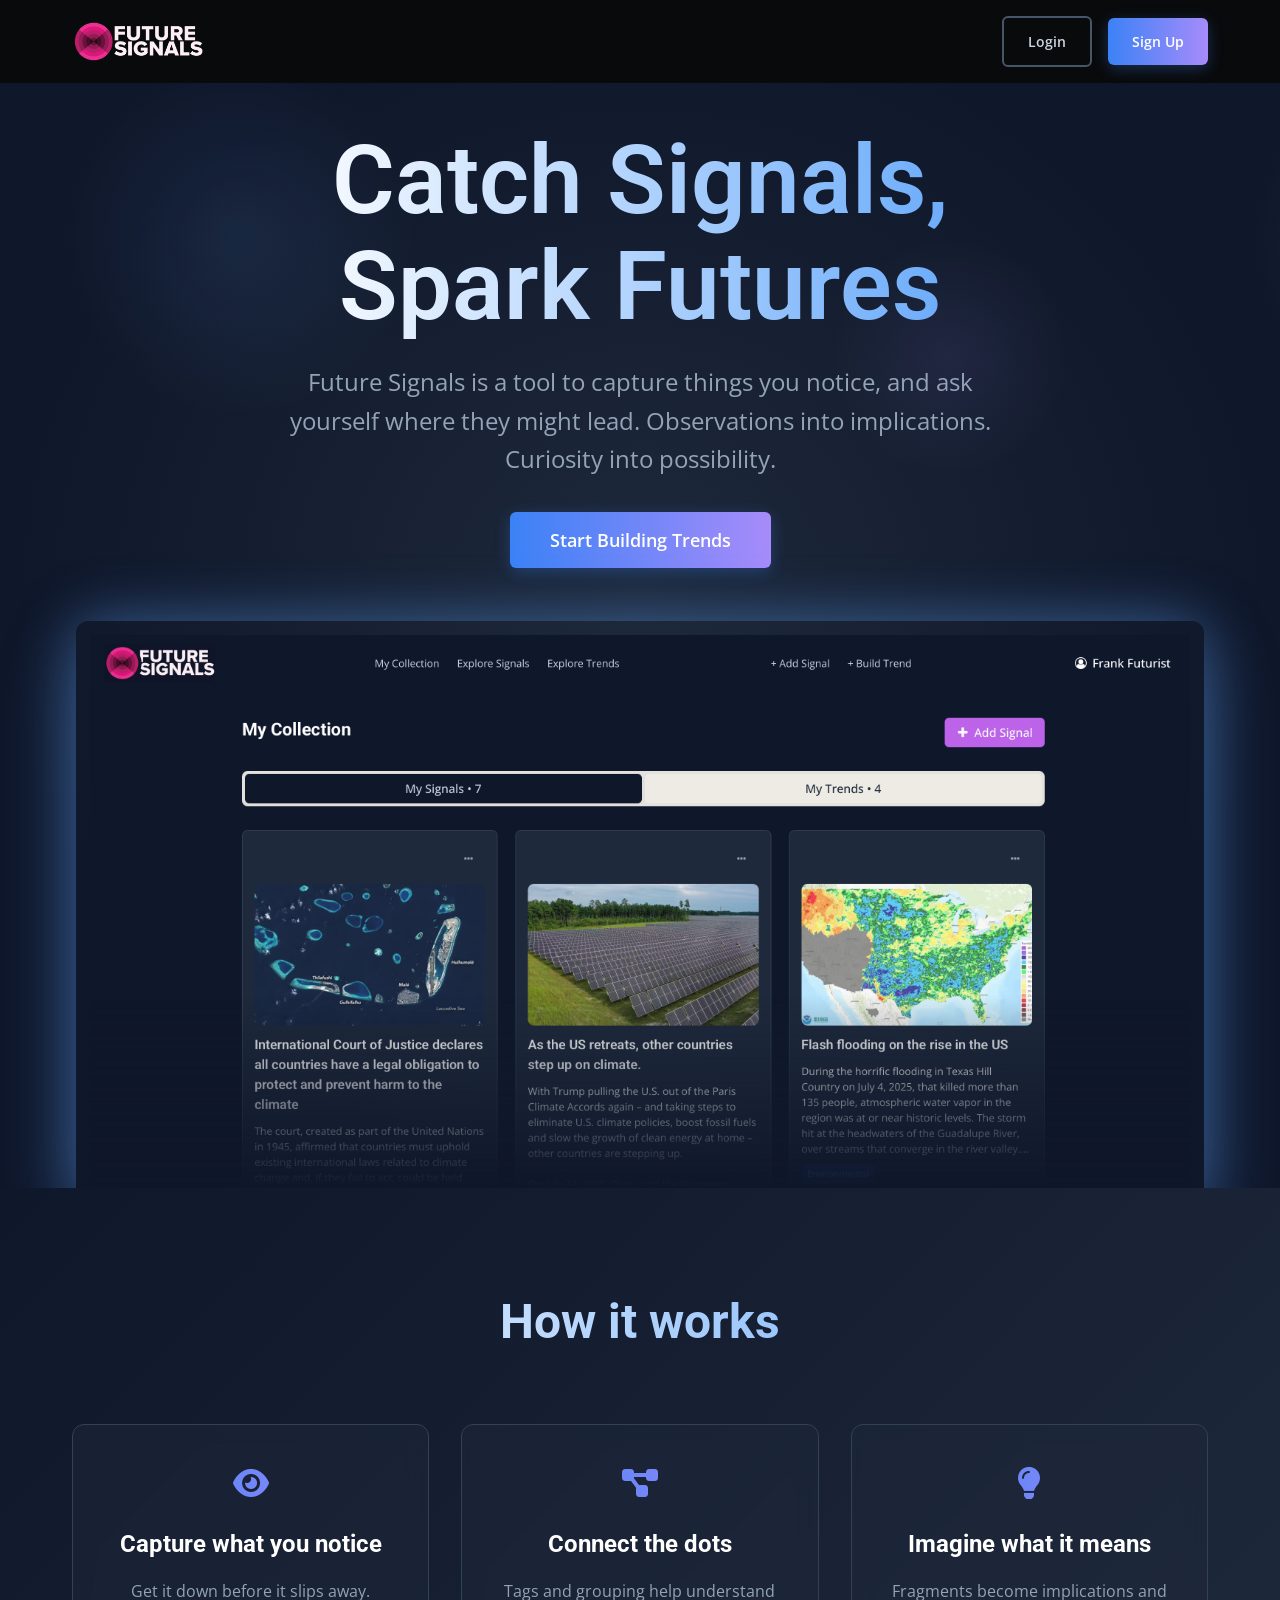
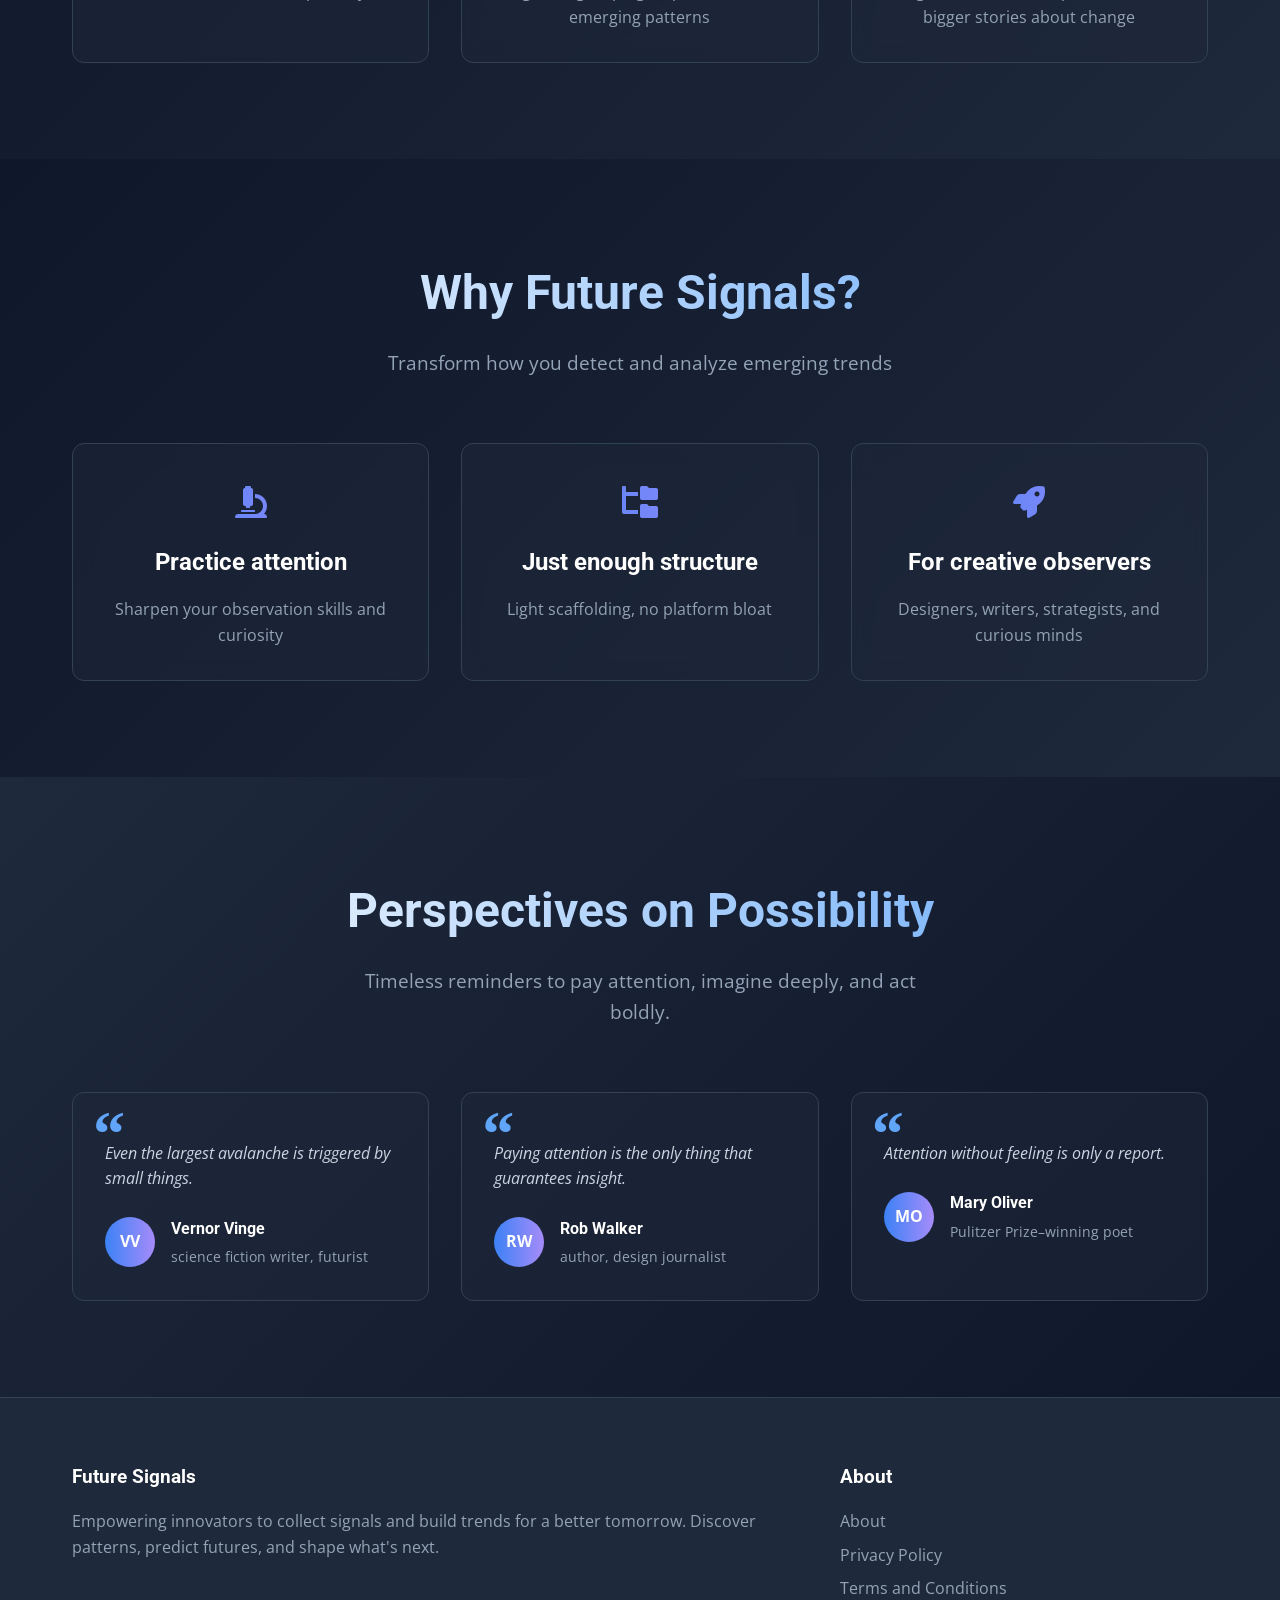
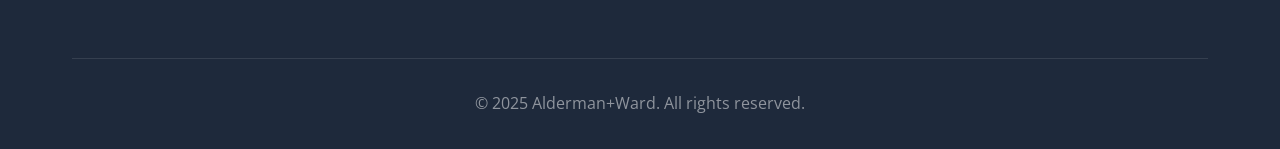
==== index.html @ 0fefb1d8 "updated site copy" ====
<!DOCTYPE html>
<html lang="en">

<head>
    <meta charset="UTF-8">
    <meta name="viewport" content="width=device-width, initial-scale=1.0">
    <title>Future Signals - Collect Signals, Build Trends</title>
    <link href="https://cdnjs.cloudflare.com/ajax/libs/font-awesome/6.0.0/css/all.min.css" rel="stylesheet">
    <link
        href="https://fonts.googleapis.com/css2?family=Roboto:wght@300;400;500;700;900&family=Open+Sans:wght@300;400;500;600;700&display=swap"
        rel="stylesheet">
    <link rel="icon" type="image/png" href="favicon/favicon-96x96.png" sizes="96x96" />
    <link rel="icon" type="image/svg+xml" href="favicon/favicon.svg" />
    <link rel="shortcut icon" href="favicon/favicon.ico" />
    <link rel="apple-touch-icon" sizes="180x180" href="favicon/apple-touch-icon.png" />
    <meta name="apple-mobile-web-app-title" content="Future Signals" />
    <link rel="manifest" href="favicon/site.webmanifest" />

    <style>
        * {
            margin: 0;
            padding: 0;
            box-sizing: border-box;
        }

        body {
            font-family: 'Open Sans', -apple-system, BlinkMacSystemFont, 'Segoe UI', sans-serif;
            line-height: 1.6;
            color: #CBD5E1;
            background: #0F172A;
            overflow-x: hidden;
        }

        /* Navigation */
        .navbar {
            position: fixed;
            top: 0;
            left: 0;
            right: 0;
            background: rgba(15, 23, 42, 0.95);
            backdrop-filter: blur(20px);
            z-index: 1000;
            padding: 1rem 0;
            transition: all 0.3s ease;
        }

        .nav-container {
            max-width: 1200px;
            margin: 0 auto;
            display: flex;
            justify-content: space-between;
            align-items: center;
            padding: 0 2rem;
        }

        .logo {
            font-size: 1.5rem;
            font-weight: 700;
            font-family: 'Roboto', sans-serif;
            color: #fff;
            text-decoration: none;
            background: linear-gradient(to right, #60A5FA, #A78BFA);
            -webkit-background-clip: text;
            -webkit-text-fill-color: transparent;
            background-clip: text;
        }

        .logo img {
            height: 45px;
            /* adjust if needed */
            width: auto;
            display: block;
        }

        .nav-buttons {
            display: flex;
            gap: 1rem;
            align-items: center;
        }

        .btn {
            padding: 0.75rem 1.5rem;
            border-radius: 6px;
            text-decoration: none;
            font-weight: 600;
            transition: all 0.3s ease;
            border: none;
            cursor: pointer;
            font-size: 0.9rem;
        }

        .btn-outline {
            color: #CBD5E1;
            border: 2px solid #475569;
            background: transparent;
        }

        .btn-outline:hover {
            background: rgba(51, 65, 85, 0.5);
            border-color: #60A5FA;
            color: #fff;
        }

        .btn-primary {
            background: linear-gradient(to right, #3B82F6, #A78BFA);
            color: white;
            box-shadow: 0 4px 15px rgba(59, 130, 246, 0.3);
        }

        .btn-primary:hover {
            transform: translateY(-2px);
            box-shadow: 0 8px 25px rgba(59, 130, 246, 0.4);
            background: linear-gradient(to right, #2563EB, #8B5CF6);
        }

        /* Hero Section */
        .hero {
            min-height: 100vh;
            display: flex;
            align-items: center;
            justify-content: center;
            position: relative;
            background: radial-gradient(ellipse at center, #1E293B 0%, #0F172A 70%);
            overflow: hidden;
            flex-direction: column;
            gap: 2rem;
            padding-top: 6rem;
        }

        .hero::before {
            content: '';
            position: absolute;
            top: 0;
            left: 0;
            right: 0;
            bottom: 0;
            background: url('data:image/svg+xml,<svg xmlns="http://www.w3.org/2000/svg" viewBox="0 0 1000 1000"><defs><radialGradient id="grad" cx="50%" cy="50%" r="50%"><stop offset="0%" style="stop-color:%2360A5FA;stop-opacity:0.1"/><stop offset="100%" style="stop-color:%2360A5FA;stop-opacity:0"/></radialGradient><radialGradient id="grad2" cx="50%" cy="50%" r="50%"><stop offset="0%" style="stop-color:%23A78BFA;stop-opacity:0.08"/><stop offset="100%" style="stop-color:%23A78BFA;stop-opacity:0"/></radialGradient></defs><circle cx="200" cy="200" r="150" fill="url(%23grad)"/><circle cx="800" cy="300" r="100" fill="url(%23grad2)"/><circle cx="600" cy="700" r="120" fill="url(%23grad)"/></svg>');
            animation: float 20s ease-in-out infinite;
        }

        @keyframes float {

            0%,
            100% {
                transform: translate(0, 0) rotate(0deg);
            }

            33% {
                transform: translate(30px, -30px) rotate(120deg);
            }

            66% {
                transform: translate(-20px, 20px) rotate(240deg);
            }
        }

        .hero-content {
            text-align: center;
            max-width: 800px;
            padding: 2rem;
            position: relative;
            z-index: 2;
        }

        .hero h1 {
            font-size: clamp(3rem, 8vw, 6rem);
            font-weight: 600;
            font-family: 'Roboto', sans-serif;
            margin-bottom: 1.5rem;
            background: linear-gradient(to right, #FFFFFF, #60A5FA);
            -webkit-background-clip: text;
            -webkit-text-fill-color: transparent;
            background-clip: text;
            line-height: 1.1;
            opacity: 0;
            animation: slideUp 1s ease-out 0.5s forwards;
        }

        .hero .subtitle {
            font-size: 1.5rem;
            color: #94A3B8;
            margin-bottom: 3rem;
            opacity: 0;
            animation: slideUp 1s ease-out 0.8s forwards;
        }

        .hero .btn-primary {
            font-size: 1.1rem;
            padding: 1rem 2.5rem;
            opacity: 0;
            animation: slideUp 1s ease-out 1.1s forwards;
        }

        @keyframes slideUp {
            from {
                opacity: 0;
                transform: translateY(50px);
            }

            to {
                opacity: 1;
                transform: translateY(0);
            }
        }

        /* Hero image appears under headings and fades to transparent */
        .hero-image {
            width: min(1100px, 92vw);
            margin: 1rem auto 0;
            position: relative;
            z-index: 2;
            opacity: 0;
            animation: slideUp 1s ease-out 1.3s forwards;
        }

        .hero-image img {
            display: block;
            width: 100%;
            height: auto;
            /* Fade the bottom of the image to transparent so the page background shows through */
            -webkit-mask-image: linear-gradient(to bottom, rgba(0, 0, 0, 1) 65%, rgba(0, 0, 0, 0) 100%);
            mask-image: linear-gradient(to bottom, rgba(0, 0, 0, 1) 65%, rgba(0, 0, 0, 0) 100%);
            position: relative;
            z-index: 1;
        }

        .hero-image::after {
            content: '';
            position: absolute;
            inset: -14px;
            /* extend beyond image to show glow */
            border-radius: 12px;
            box-shadow: 0 30px 80px rgba(96, 165, 250, 0.28),
                0 0 60px rgba(96, 165, 250, 0.40);
            pointer-events: none;
            z-index: 0;
        }

        /* Sections */
        .section {
            padding: 6rem 0;
            position: relative;
        }

        .container {
            max-width: 1200px;
            margin: 0 auto;
            padding: 0 2rem;
        }

        .section-title {
            text-align: center;
            font-size: 3rem;
            font-weight: 700;
            font-family: 'Roboto', sans-serif;
            margin-bottom: 1rem;
            background: linear-gradient(to right, #FFFFFF, #60A5FA);
            -webkit-background-clip: text;
            -webkit-text-fill-color: transparent;
            background-clip: text;
        }

        .section-subtitle {
            text-align: center;
            font-size: 1.2rem;
            color: #94A3B8;
            margin-bottom: 4rem;
            max-width: 600px;
            margin-left: auto;
            margin-right: auto;
        }

        /* Benefits Section */
        .benefits {
            background: linear-gradient(135deg, #0F172A 0%, #1E293B 100%);
        }

        .benefits-grid {
            display: grid;
            grid-template-columns: repeat(auto-fit, minmax(300px, 1fr));
            gap: 2rem;
            margin-top: 4rem;
        }

        .benefit-card {
            text-align: center;
            padding: 2rem;
            border-radius: 12px;
            background: rgba(30, 41, 59, 0.5);
            border: 1px solid #334155;
            backdrop-filter: blur(10px);
            transition: all 0.3s ease;
        }

        .benefit-card:hover {
            transform: translateY(-10px);
            background: rgba(30, 41, 59, 0.8);
            border-color: #60A5FA;
        }

        .benefit-icon {
            font-size: 2rem;
            background: linear-gradient(to right, #3B82F6, #A78BFA);
            -webkit-background-clip: text;
            -webkit-text-fill-color: transparent;
            background-clip: text;
            margin-bottom: 1rem;
        }

        .benefit-card h3 {
            color: #fff;
            font-size: 1.5rem;
            font-family: 'Roboto', sans-serif;
            margin-bottom: 1rem;
        }

        .benefit-card p {
            color: #94A3B8;
            line-height: 1.6;
        }

        /* Features Section */
        .features {
            background: #0F172A;
        }

        .features-grid {
            display: grid;
            grid-template-columns: repeat(auto-fit, minmax(350px, 1fr));
            gap: 3rem;
            margin-top: 4rem;
        }

        .feature-card {
            background: linear-gradient(145deg, rgba(30, 41, 59, 0.5) 0%, rgba(30, 41, 59, 0.2) 100%);
            border-radius: 12px;
            padding: 2.5rem;
            border: 1px solid #334155;
            transition: all 0.4s ease;
            position: relative;
            overflow: hidden;
        }

        .feature-card::before {
            content: '';
            position: absolute;
            top: 0;
            left: 0;
            right: 0;
            height: 1px;
            background: linear-gradient(90deg, transparent, #60A5FA, transparent);
            opacity: 0;
            transition: opacity 0.3s ease;
        }

        .feature-card:hover {
            transform: translateY(-5px);
            border-color: #60A5FA;
            box-shadow: 0 20px 40px rgba(96, 165, 250, 0.1);
        }

        .feature-card:hover::before {
            opacity: 1;
        }

        .feature-icon {
            font-size: 2rem;
            background: linear-gradient(to right, #3B82F6, #A78BFA);
            -webkit-background-clip: text;
            -webkit-text-fill-color: transparent;
            background-clip: text;
            margin-bottom: 1.5rem;
        }

        .feature-card h3 {
            color: #fff;
            font-size: 1.5rem;
            font-family: 'Roboto', sans-serif;
            margin-bottom: 1rem;
            font-weight: 600;
        }

        .feature-card p {
            color: #94A3B8;
            line-height: 1.7;
        }

        /* Social Proof */
        .social-proof {
            background: linear-gradient(135deg, #1E293B 0%, #0F172A 100%);
        }

        .testimonials {
            display: grid;
            grid-template-columns: repeat(auto-fit, minmax(300px, 1fr));
            gap: 2rem;
            margin-top: 4rem;
        }

        .testimonial {
            background: rgba(30, 41, 59, 0.5);
            border-radius: 12px;
            padding: 2rem;
            border: 1px solid #334155;
            position: relative;
        }

        .testimonial::before {
            content: '“';
            ;
            font-size: 4rem;
            color: #60A5FA;
            position: absolute;
            top: -10px;
            left: 20px;
            font-family: serif;
            font-weight: 800;
        }

        .testimonial-text {
            color: #CBD5E1;
            font-style: italic;
            margin-bottom: 1.5rem;
            padding-top: 1rem;
        }

        .testimonial-author {
            display: flex;
            align-items: center;
            gap: 1rem;
        }

        .author-avatar {
            width: 50px;
            height: 50px;
            border-radius: 50%;
            background: linear-gradient(to right, #3B82F6, #A78BFA);
            display: flex;
            align-items: center;
            justify-content: center;
            color: white;
            font-weight: bold;
        }

        .author-info h4 {
            color: #fff;
            font-family: 'Roboto', sans-serif;
            margin-bottom: 0.25rem;
        }

        .author-info p {
            color: #94A3B8;
            font-size: 0.9rem;
        }

        /* FAQ Section */
        .faq {
            background: #0F172A;
        }

        .faq-container {
            max-width: 800px;
            margin: 0 auto;
        }

        .faq-item {
            border-bottom: 1px solid #334155;
            margin-bottom: 1rem;
        }

        .faq-question {
            width: 100%;
            background: none;
            border: none;
            padding: 1.5rem 0;
            text-align: left;
            font-size: 1.2rem;
            font-family: 'Roboto', sans-serif;
            color: #fff;
            cursor: pointer;
            display: flex;
            justify-content: space-between;
            align-items: center;
            font-weight: 600;
        }

        .faq-question:hover {
            color: #60A5FA;
        }

        .faq-answer {
            padding: 0 0 1.5rem 0;
            color: #94A3B8;
            line-height: 1.6;
            display: none;
        }

        .faq-answer.active {
            display: block;
            animation: fadeIn 0.3s ease;
        }

        @keyframes fadeIn {
            from {
                opacity: 0;
                transform: translateY(-10px);
            }

            to {
                opacity: 1;
                transform: translateY(0);
            }
        }

        .faq-icon {
            transition: transform 0.3s ease;
        }

        .faq-icon.rotated {
            transform: rotate(180deg);
        }

        /* Footer */
        .footer {
            background: #1E293B;
            padding: 4rem 0 2rem;
            border-top: 1px solid #334155;
        }

        .footer-content {
            display: flex;
            flex-wrap: nowrap;
            /* keep all four sections on one row */
            gap: 2rem;
            margin-bottom: 3rem;
            overflow-x: visible;
            /* no horizontal scroll */
            align-items: flex-start;
            /* align headings/bullets nicely at top */
        }

        .footer-section h3 {
            color: #fff;
            font-family: 'Roboto', sans-serif;
            margin-bottom: 1rem;
            font-size: 1.2rem;
        }

        .footer-section p {
            color: #94A3B8;
            line-height: 1.6;
            margin-bottom: 1rem;
            overflow-wrap: anywhere;
        }

        .footer-section {
            flex: 1 1 0;
            /* base flex; will be overridden by first-child/others below */
            min-width: 0;
            /* critical so text wraps within the column and doesn’t force scroll */
        }

        .footer-section:first-child {
            flex: 2 1 0;
            /* ~40% */
        }

        .footer-section:not(:first-child) {
            flex: 1 1 0;
            /* ~20% each */
        }

        .footer-links {
            list-style: none;
        }

        .footer-links li {
            margin-bottom: 0.5rem;
        }

        .footer-links a {
            color: #94A3B8;
            text-decoration: none;
            transition: color 0.3s ease;
        }

        .footer-links a:hover {
            color: #60A5FA;
        }

        .social-links {
            display: flex;
            gap: 1rem;
            margin-top: 1rem;
        }

        .social-links a {
            width: 40px;
            height: 40px;
            border-radius: 50%;
            background: rgba(255, 255, 255, 0.1);
            display: flex;
            align-items: center;
            justify-content: center;
            color: rgba(255, 255, 255, 0.7);
            transition: all 0.3s ease;
        }

        .social-links a:hover {
            background: #667eea;
            color: white;
            transform: translateY(-2px);
        }

        .footer-bottom {
            text-align: center;
            padding-top: 2rem;
            border-top: 1px solid rgba(255, 255, 255, 0.1);
            color: rgba(255, 255, 255, 0.5);
        }

        /* Responsive */
        @media (max-width: 768px) {
            .nav-container {
                padding: 0 1rem;
            }

            .hero {
                padding: 6rem 1rem;
            }

            .hero h1 {
                font-size: 3rem;
            }

            .hero .subtitle {
                font-size: 1.2rem;
            }

            .section {
                padding: 4rem 0;
            }

            .container {
                padding: 0 1rem;
            }

            .section-title {
                font-size: 2.5rem;
            }

            .benefits-grid,
            .features-grid,
            .testimonials {
                grid-template-columns: 1fr;
            }
        }

        /* Scroll animations */
        .fade-in {
            opacity: 0;
            transform: translateY(30px);
            transition: all 0.6s ease;
        }

        .fade-in.visible {
            opacity: 1;
            transform: translateY(0);
        }
    </style>
    <!-- GA4 base tag -->
    <script async src="https://www.googletagmanager.com/gtag/js?id=G-RRVXQ587R2"></script>
    <script>
        window.dataLayer = window.dataLayer || [];
        function gtag() { dataLayer.push(arguments); }

        // Optional: mark environment explicitly for landing page
        window.FS_ENV = 'prod';

        gtag('js', new Date());
        gtag('config', 'G-RRVXQ587R2', {
            'send_page_view': true,
            'custom_map': { 'dimension1': 'env' },
            'linker': {
                'domains': ['futuresignals.io', 'app.futuresignals.io']
            }
        });

        // Attach environment as a user property
        gtag('set', 'user_properties', { env: window.FS_ENV });
    </script>
</head>

<body>
    <!-- Navigation -->
    <nav class="navbar">
        <div class="nav-container">
            <a href="#" class="logo"><img src="images/future_signals_logo_dark.png" alt="Future Signals"></a>
            <div class="nav-buttons">
                <a href="https://app.futuresignals.io/log-in" class="btn btn-outline">Login</a>
                <a href="https://app.futuresignals.io/signup" class="btn btn-primary">Sign Up</a>
            </div>
        </div>
    </nav>

    <!-- Hero Section -->
    <section class="hero">
        <div class="hero-content">
            <h1>Catch Signals, Spark Futures</h1>
            <p class="subtitle">Future Signals is a tool to capture things you notice, and ask yourself where they might
                lead. Observations into implications. Curiosity into possibility.</p>
            <a href="https://app.futuresignals.io/signup" class="btn btn-primary">Start Building Trends</a>
        </div>
        <div class="hero-image"><img src="images/futuresignals_screenshot.png" alt="Future Signals"></div>
    </section>

    <!-- how it works Section -->
    <section class="section benefits">
        <div class="container">
            <h2 class="section-title fade-in">How it works</h2>
            <div class="benefits-grid">
                <div class="benefit-card fade-in">
                    <div class="benefit-icon">
                        <i class="fas fa-eye"></i>
                    </div>
                    <h3>Capture what you notice</h3>
                    <p>Get it down before it slips away.</p>
                </div>
                <div class="benefit-card fade-in">
                    <div class="benefit-icon">
                        <i class="fas fa-diagram-project"></i>
                    </div>
                    <h3>Connect the dots</h3>
                    <p>Tags and grouping help understand emerging patterns</p>
                </div>
                <div class="benefit-card fade-in">
                    <div class="benefit-icon">
                        <i class="fas fa-lightbulb"></i>
                    </div>
                    <h3>Imagine what it means</h3>
                    <p>Fragments become implications and bigger stories about change</p>
                </div>
            </div>
        </div>
    </section>


    <!-- Benefits Section -->
    <section class="section benefits">
        <div class="container">
            <h2 class="section-title fade-in">Why Future Signals?</h2>
            <p class="section-subtitle fade-in">Transform how you detect and analyze emerging trends</p>
            <div class="benefits-grid">
                <div class="benefit-card fade-in">
                    <div class="benefit-icon">
                        <i class="fas fa-microscope"></i>
                    </div>
                    <h3>Practice attention</h3>
                    <p>Sharpen your observation skills and curiosity</p>
                </div>
                <div class="benefit-card fade-in">
                    <div class="benefit-icon">
                        <i class="fas fa-folder-tree"></i>
                    </div>
                    <h3>Just enough structure</h3>
                    <p>Light scaffolding, no platform bloat</p>
                </div>
                <div class="benefit-card fade-in">
                    <div class="benefit-icon">
                        <i class="fas fa-rocket"></i>
                    </div>
                    <h3>For creative observers</h3>
                    <p>Designers, writers, strategists, and curious minds</p>
                </div>
            </div>
        </div>
    </section>

    <!-- Social Proof Section -->
    <section class="section social-proof">
        <div class="container">
            <h2 class="section-title fade-in">Perspectives on Possibility</h2>
            <p class="section-subtitle fade-in">Timeless reminders to pay attention, imagine deeply, and act boldly.</p>
            <div class="testimonials">
                <div class="testimonial fade-in">
                    <p class="testimonial-text">Even the largest avalanche is triggered by small things.</p>
                    <div class="testimonial-author">
                        <div class="author-avatar">VV</div>
                        <div class="author-info">
                            <h4>Vernor Vinge</h4>
                            <p>science fiction writer, futurist</p>
                        </div>
                    </div>
                </div>
                <div class="testimonial fade-in">
                    <p class="testimonial-text">Paying attention is the only thing that guarantees insight.</p>
                    <div class="testimonial-author">
                        <div class="author-avatar">RW</div>
                        <div class="author-info">
                            <h4>Rob Walker</h4>
                            <p>author, design journalist</p>
                        </div>
                    </div>
                </div>
                <div class="testimonial fade-in">
                    <p class="testimonial-text">Attention without feeling is only a report.</p>
                    <div class="testimonial-author">
                        <div class="author-avatar">MO</div>
                        <div class="author-info">
                            <h4>Mary Oliver</h4>
                            <p>Pulitzer Prize–winning poet</p>
                        </div>
                    </div>
                </div>
            </div>
        </div>
    </section>

    <!-- Footer -->
    <footer class="footer">
        <div class="container">
            <div class="footer-content">
                <div class="footer-section">
                    <h3>Future Signals</h3>
                    <p>Empowering innovators to collect signals and build trends for a better tomorrow. Discover
                        patterns, predict futures, and shape what's next.</p>
                </div>
                <!--
                <div class="footer-section">
                    <h3>Product</h3>
                    <ul class="footer-links">
                        <li><a href="#">Features</a></li>
                        <li><a href="#">Pricing</a></li>
                        <li><a href="#">API</a></li>
                        <li><a href="#">Integrations</a></li>
                    </ul>
                </div>
                <div class="footer-section">
                    <h3>Company</h3>
                    <ul class="footer-links">
                        <li><a href="#">About</a></li>
                        <li><a href="#">Blog</a></li>
                        <li><a href="#">Careers</a></li>
                        <li><a href="#">Contact</a></li>
                    </ul>
                </div>
                -->
                <div class="footer-section">
                    <h3>About</h3>
                    <ul class="footer-links">
                        <li><a href="https://aldermanandward.com">About</a></li>
                        <li><a href="https://app.futuresignals.io/privacy-policy">Privacy Policy</a></li>
                        <li><a href="https://app.futuresignals.io/terms">Terms and Conditions</a></li>
                    </ul>
                </div>
            </div>
            <div class="footer-bottom">
                <p>&copy; 2025 Alderman+Ward. All rights reserved.</p>
            </div>
        </div>
    </footer>

    <script>
        // FAQ Toggle
        function toggleFAQ(element) {
            const answer = element.nextElementSibling;
            const icon = element.querySelector('.faq-icon');

            answer.classList.toggle('active');
            icon.classList.toggle('rotated');
        }

        // Scroll animations
        const observerOptions = {
            threshold: 0.1,
            rootMargin: '0px 0px -50px 0px'
        };

        const observer = new IntersectionObserver((entries) => {
            entries.forEach(entry => {
                if (entry.isIntersecting) {
                    entry.target.classList.add('visible');
                }
            });
        }, observerOptions);

        // Observe all fade-in elements
        document.querySelectorAll('.fade-in').forEach(el => {
            observer.observe(el);
        });

        // Navbar scroll effect
        window.addEventListener('scroll', () => {
            const navbar = document.querySelector('.navbar');
            if (window.scrollY > 100) {
                navbar.style.background = 'rgba(10, 10, 10, 0.98)';
            } else {
                navbar.style.background = 'rgba(10, 10, 10, 0.95)';
            }
        });

        // Smooth scrolling for anchor links
        document.querySelectorAll('a[href^="#"]').forEach(anchor => {
            anchor.addEventListener('click', function (e) {
                e.preventDefault();
                const target = document.querySelector(this.getAttribute('href'));
                if (target) {
                    target.scrollIntoView({
                        behavior: 'smooth',
                        block: 'start'
                    });
                }
            });
        });

        // Parallax effect for hero background
        window.addEventListener('scroll', () => {
            const scrolled = window.pageYOffset;
            const parallax = document.querySelector('.hero::before');
            const speed = scrolled * 0.5;

            if (parallax) {
                parallax.style.transform = `translateY(${speed}px)`;
            }
        });
    </script>
</body>

</html>
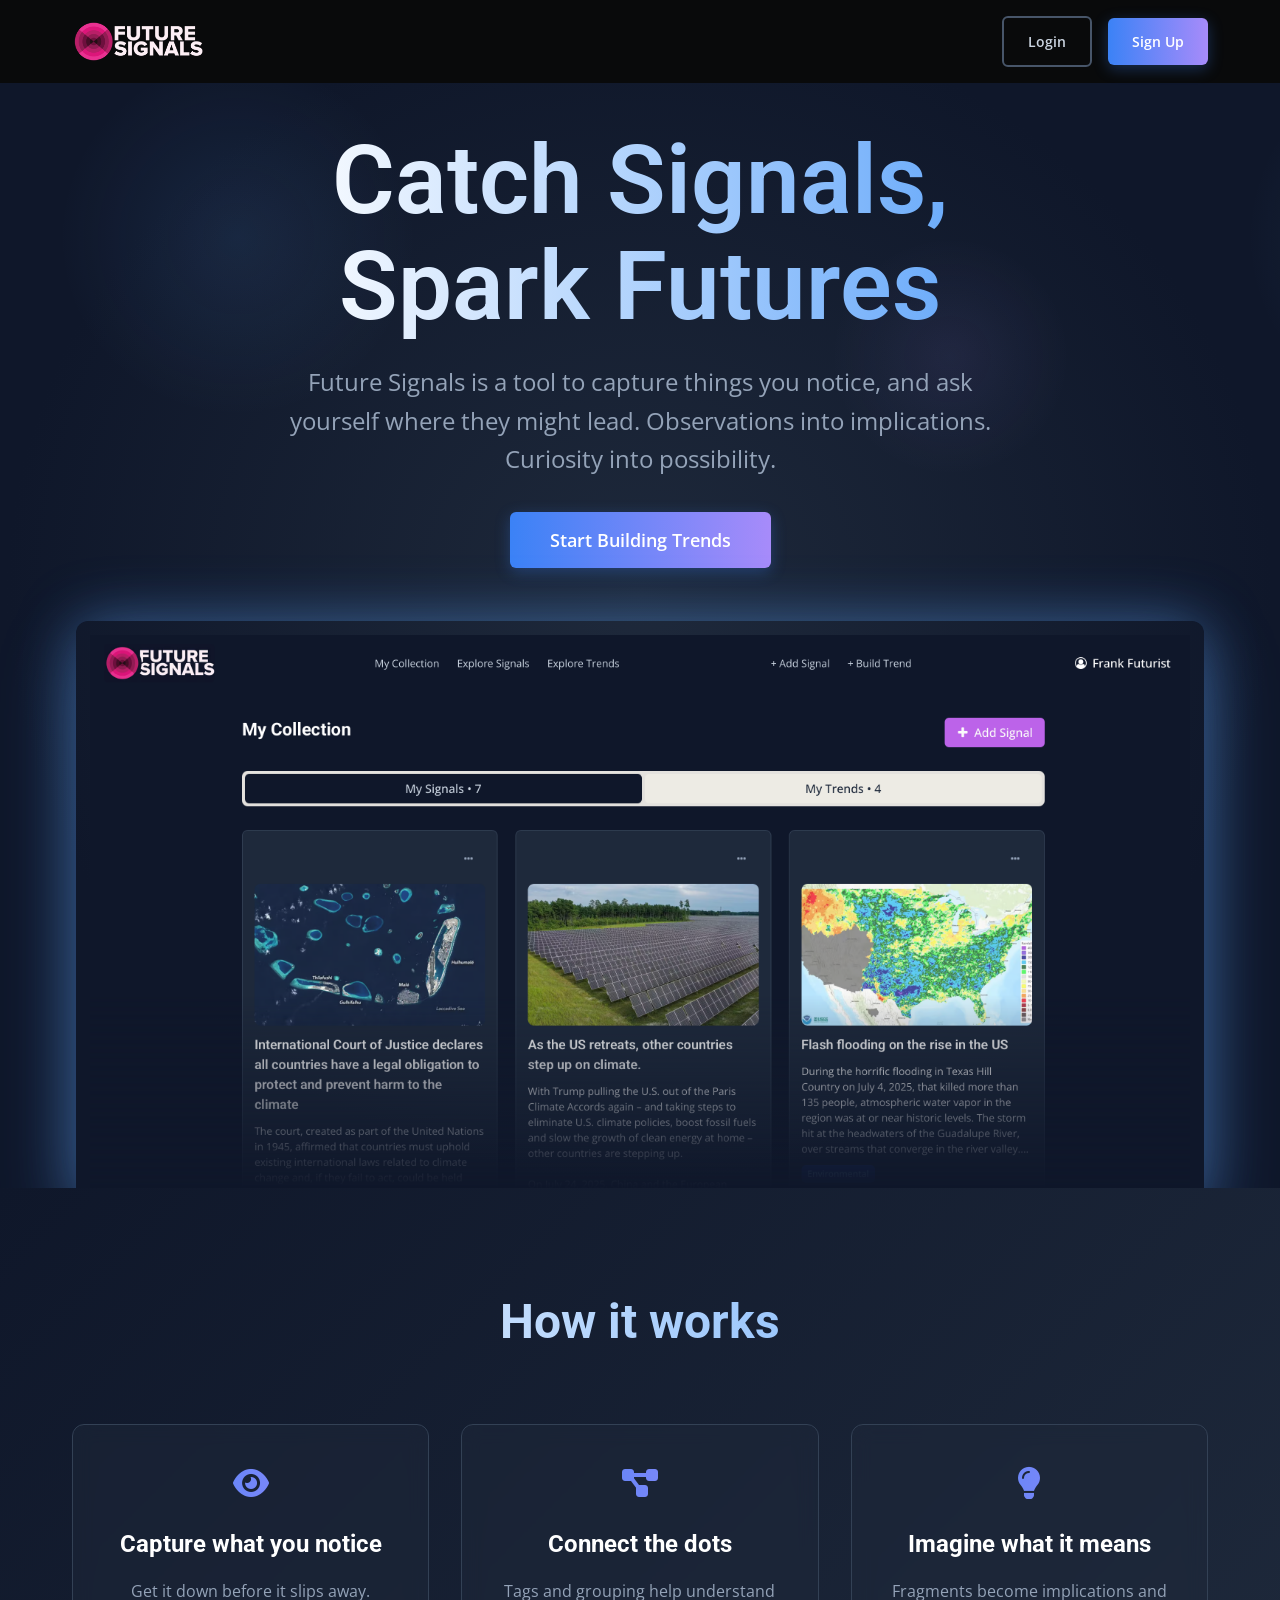
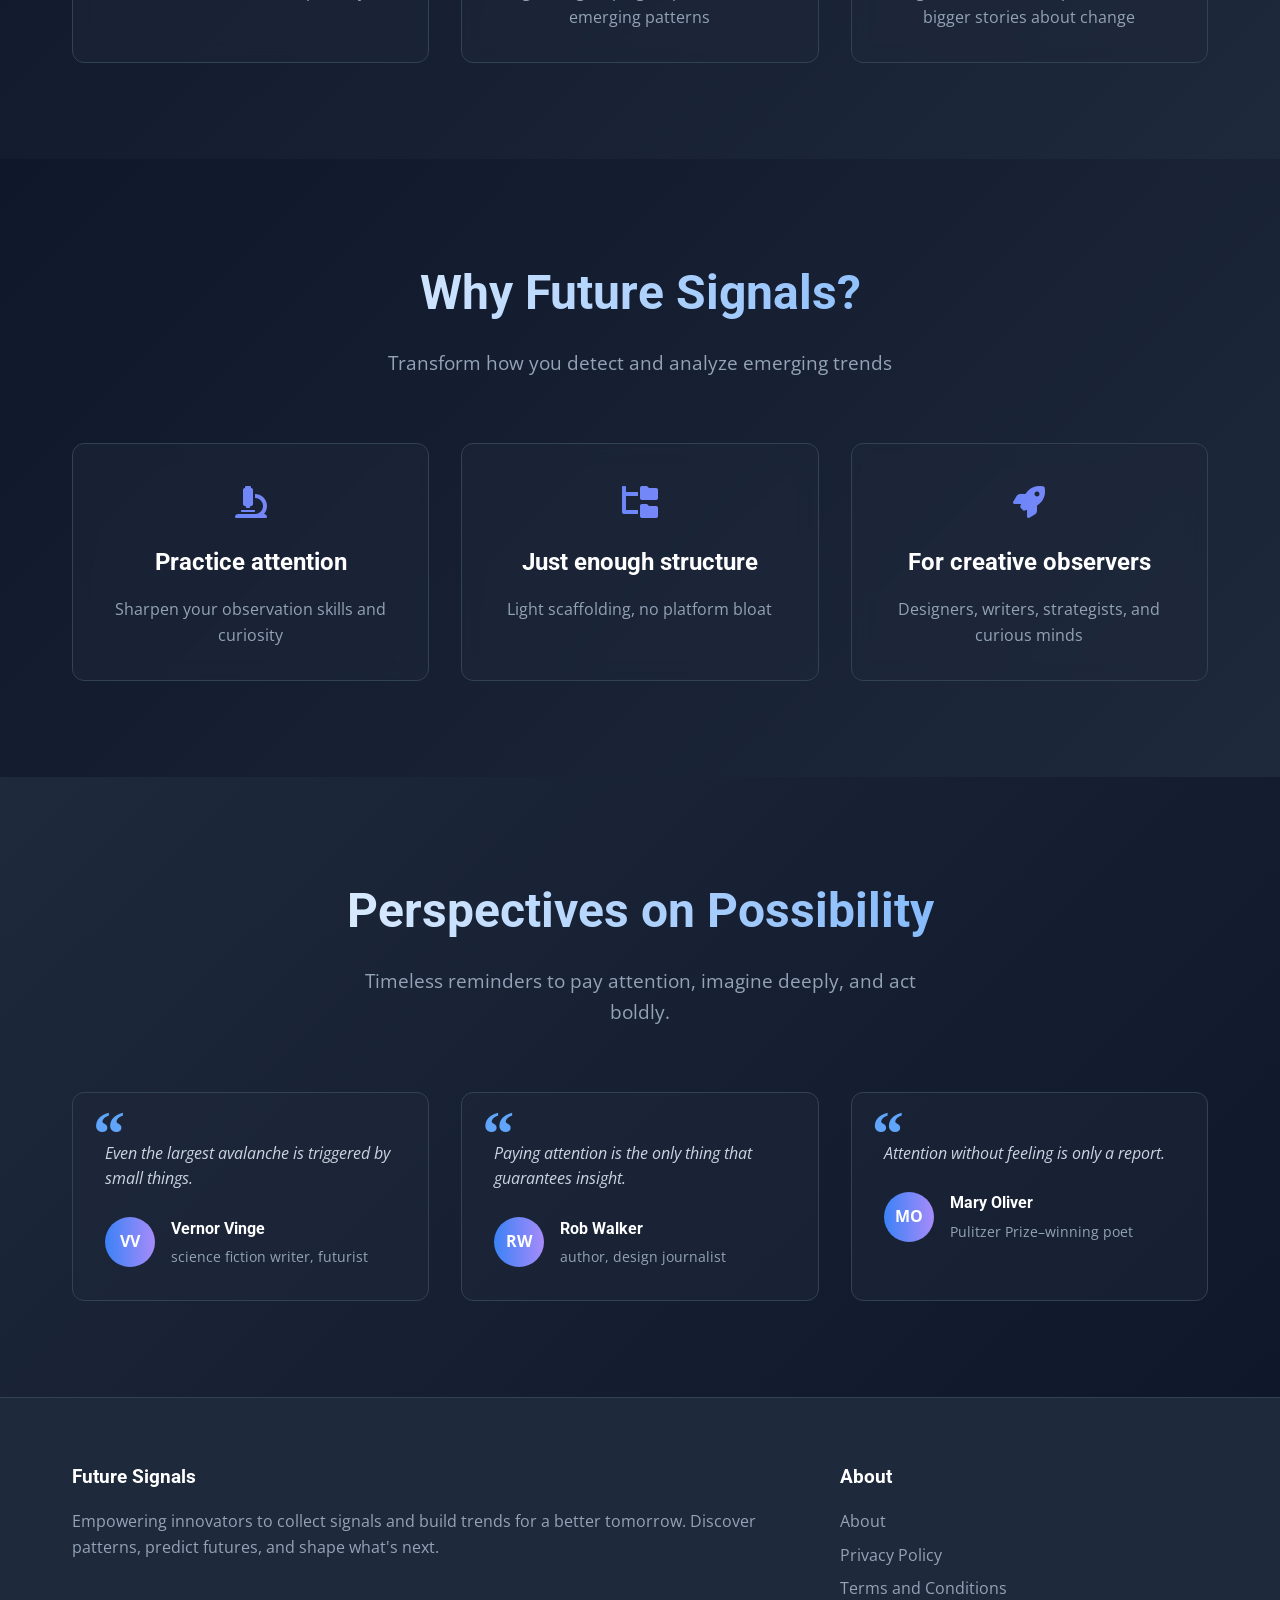
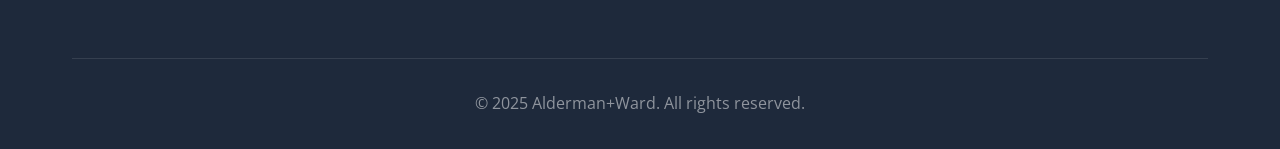
==== commit a3d3c8ef: "added Bing meta tag for verification" ====
--- a/index.html
+++ b/index.html
@@ -4,6 +4,7 @@
 <head>
     <meta charset="UTF-8">
     <meta name="viewport" content="width=device-width, initial-scale=1.0">
+    <meta name="msvalidate.01" content="3B8CDDD50C1F13705FA0843382311620" />
     <title>Future Signals - Collect Signals, Build Trends</title>
     <link href="https://cdnjs.cloudflare.com/ajax/libs/font-awesome/6.0.0/css/all.min.css" rel="stylesheet">
     <link
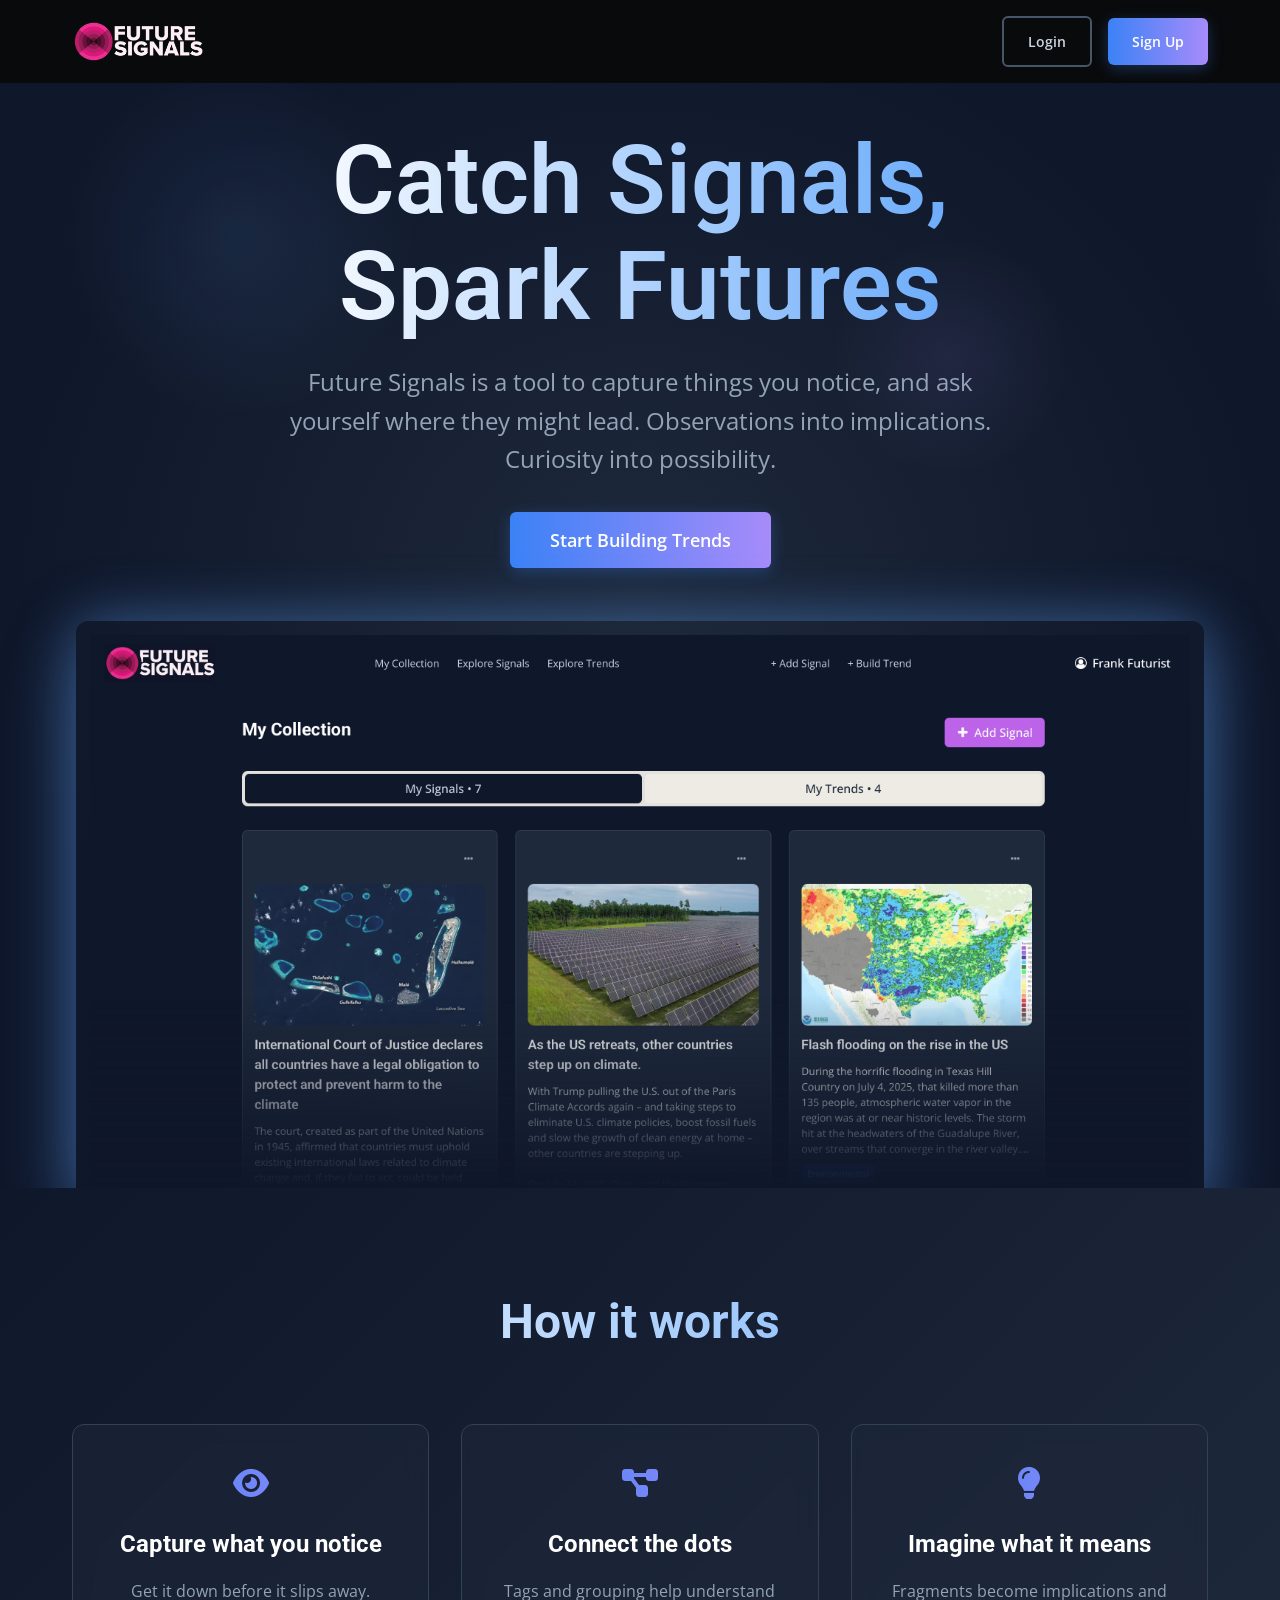
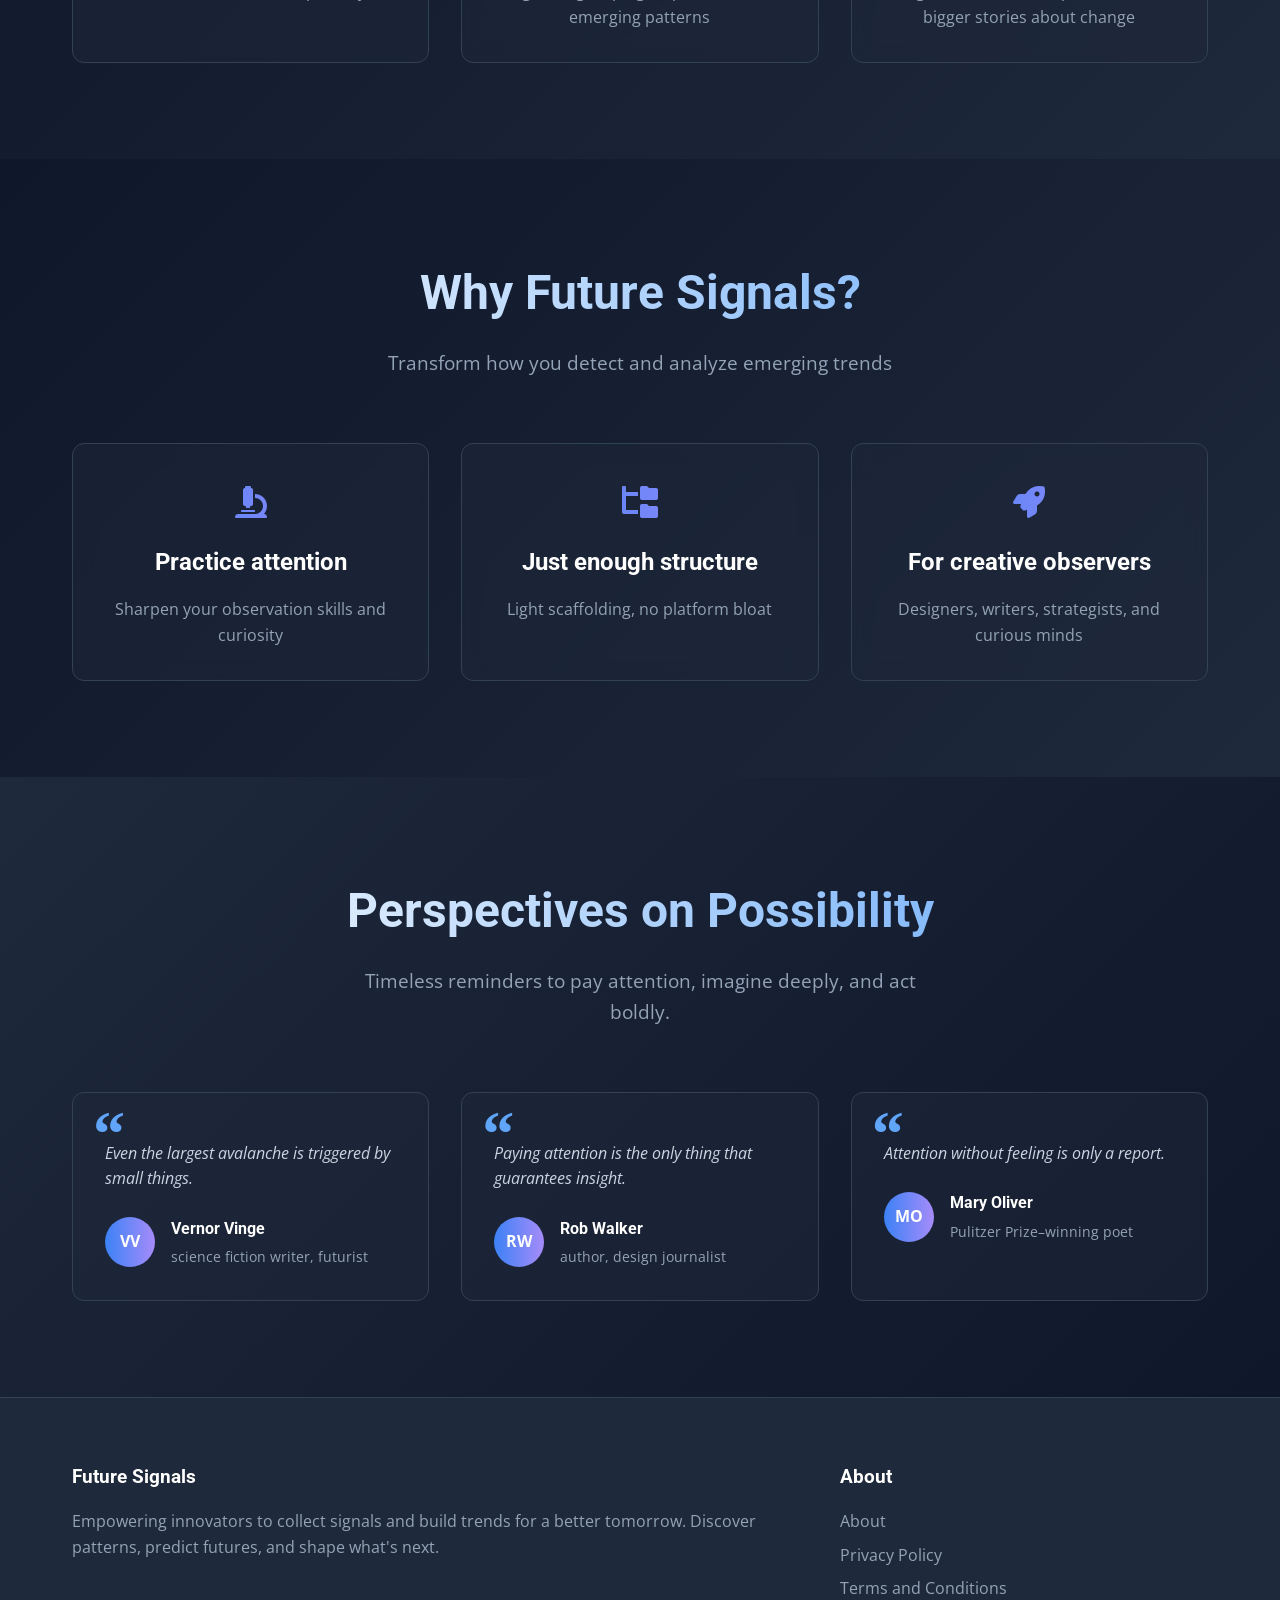
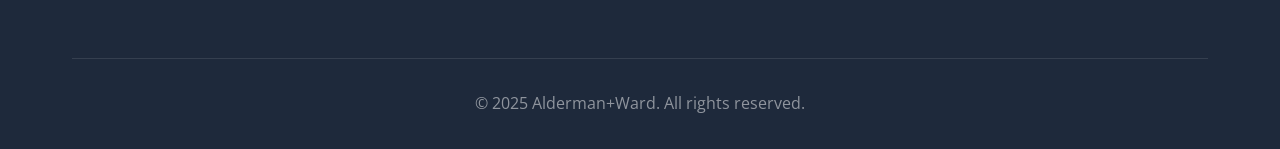
==== commit 8c92d98c: "SEO: update meta/OG/Twitter + JSON-LD" ====
--- a/index.html
+++ b/index.html
@@ -6,6 +6,50 @@
     <meta name="viewport" content="width=device-width, initial-scale=1.0">
     <meta name="msvalidate.01" content="3B8CDDD50C1F13705FA0843382311620" />
     <title>Future Signals - Collect Signals, Build Trends</title>
+    <!-- Primary SEO -->
+    <meta name="description"
+        content="Future Signals helps designers, strategists, and curious teams capture what they notice, connect the dots, and turn observations into trends and implications." />
+    <link rel="canonical" href="https://futuresignals.io/" />
+    <meta name="robots" content="index, follow, max-image-preview:large, max-snippet:-1, max-video-preview:-1" />
+
+    <!-- Open Graph / Facebook -->
+    <meta property="og:type" content="website" />
+    <meta property="og:site_name" content="Future Signals" />
+    <meta property="og:title" content="Catch Signals, Spark Futures | Future Signals" />
+    <meta property="og:description"
+        content="Capture what you notice. Connect the dots. Imagine what it means. Build trends from emerging signals." />
+    <meta property="og:url" content="https://futuresignals.io/" />
+    <meta property="og:image" content="https://futuresignals.io/images/og-future-signals.jpg" />
+    <meta property="og:image:width" content="1200" />
+    <meta property="og:image:height" content="630" />
+
+    <!-- Twitter -->
+    <meta name="twitter:card" content="summary_large_image" />
+    <meta name="twitter:title" content="Catch Signals, Spark Futures | Future Signals" />
+    <meta name="twitter:description"
+        content="Capture what you notice. Connect the dots. Imagine what it means. Build trends from emerging signals." />
+    <meta name="twitter:image" content="https://futuresignals.io/images/og-future-signals.jpg" />
+
+    <!-- PWA / UX niceties -->
+    <meta name="theme-color" content="#0F172A" />
+    <script type="application/ld+json">
+    {
+      "@context": "https://schema.org",
+      "@type": "WebSite",
+      "name": "Future Signals",
+      "url": "https://futuresignals.io/",
+      "publisher": {
+        "@type": "Organization",
+        "name": "Alderman+Ward",
+        "url": "https://aldermanandward.com"
+      },
+      "inLanguage": "en",
+      "potentialAction": [{
+        "@type": "ReadAction",
+        "target": "https://futuresignals.io/"
+      }]
+    }
+    </script>
     <link href="https://cdnjs.cloudflare.com/ajax/libs/font-awesome/6.0.0/css/all.min.css" rel="stylesheet">
     <link
         href="https://fonts.googleapis.com/css2?family=Roboto:wght@300;400;500;700;900&family=Open+Sans:wght@300;400;500;600;700&display=swap"
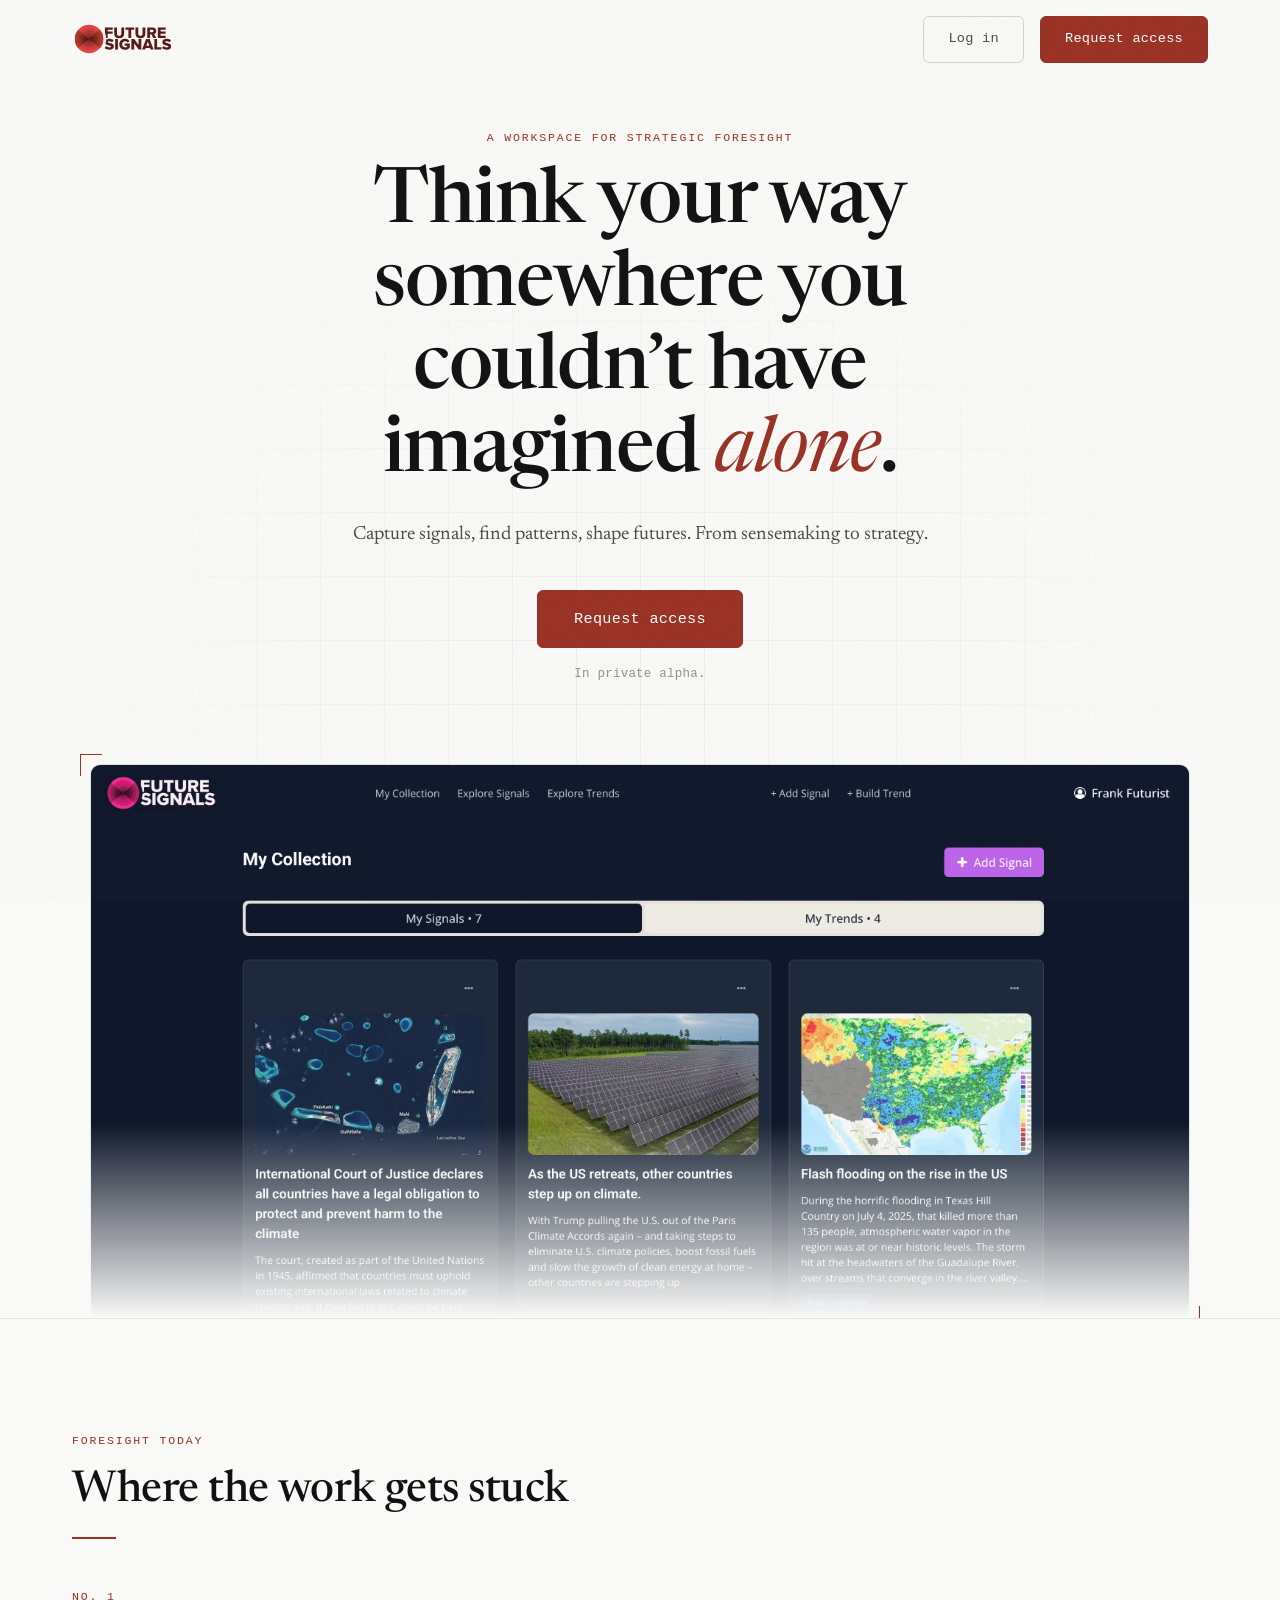
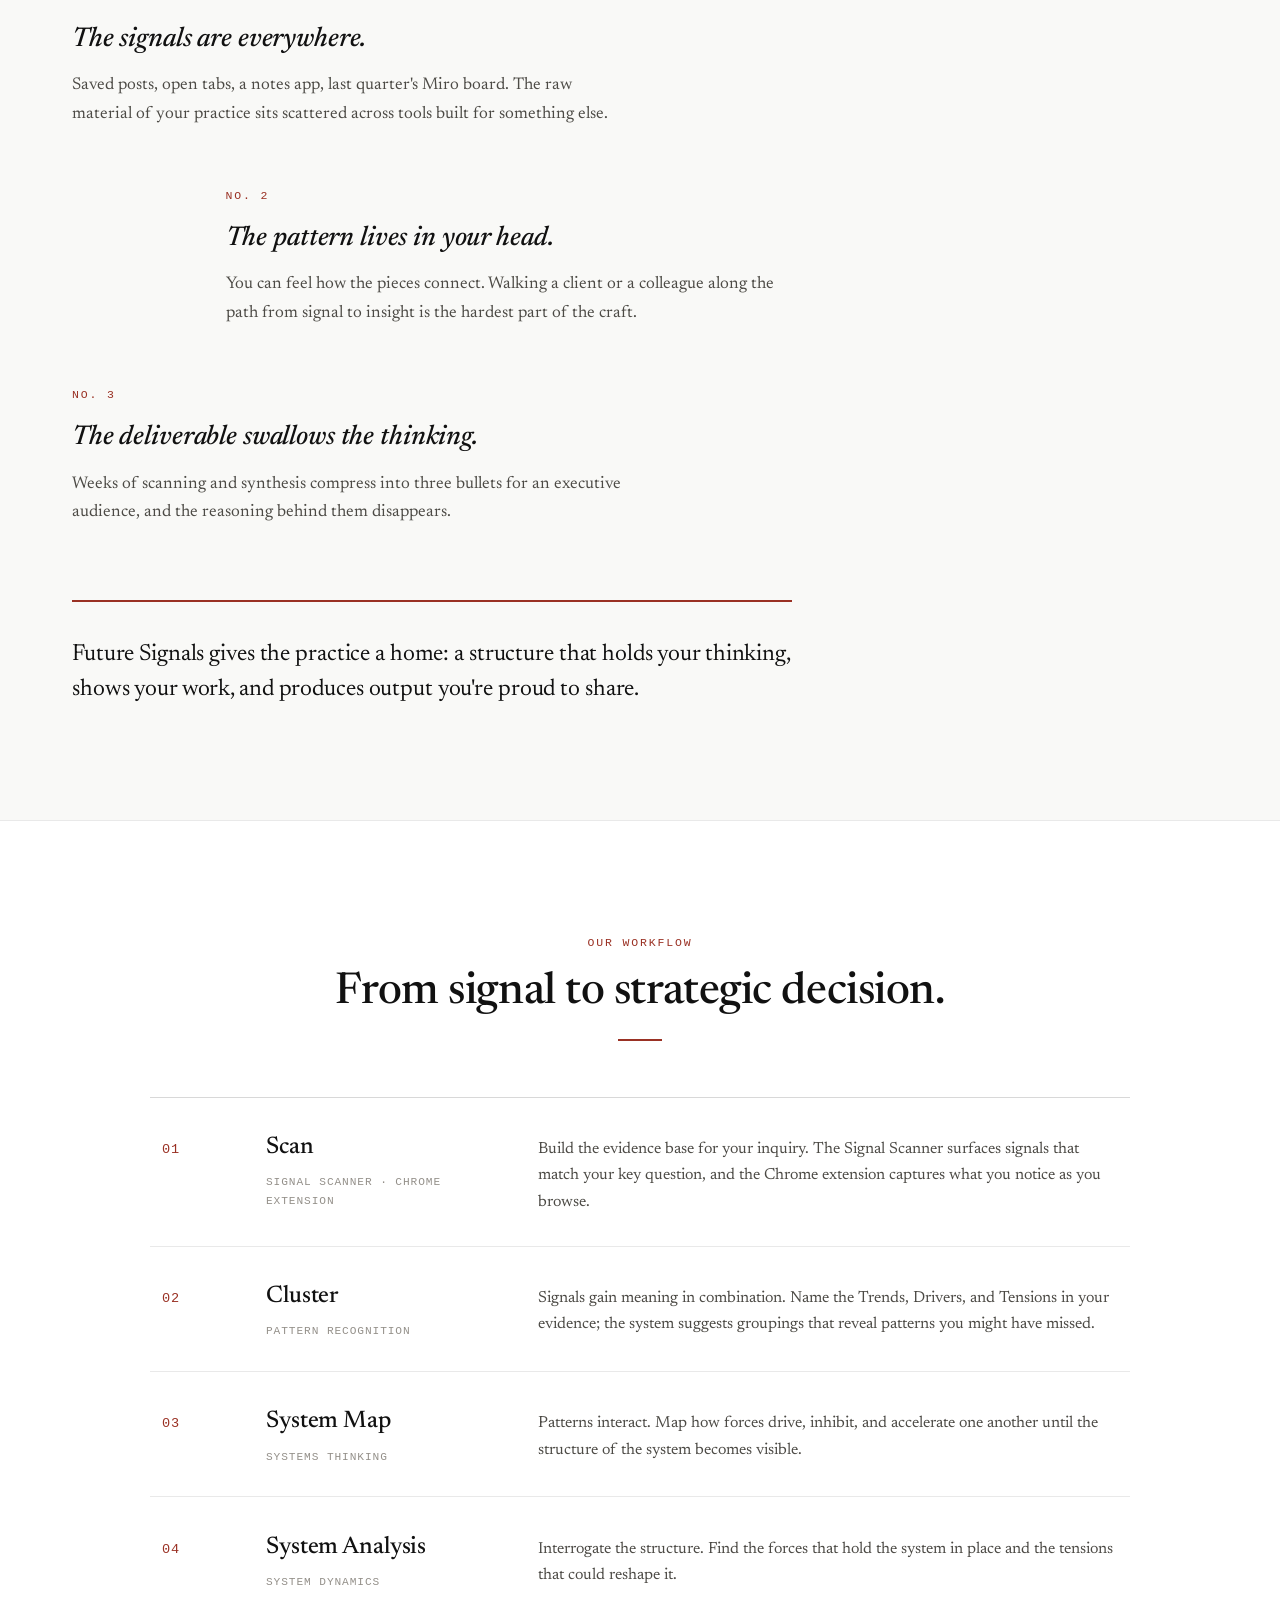
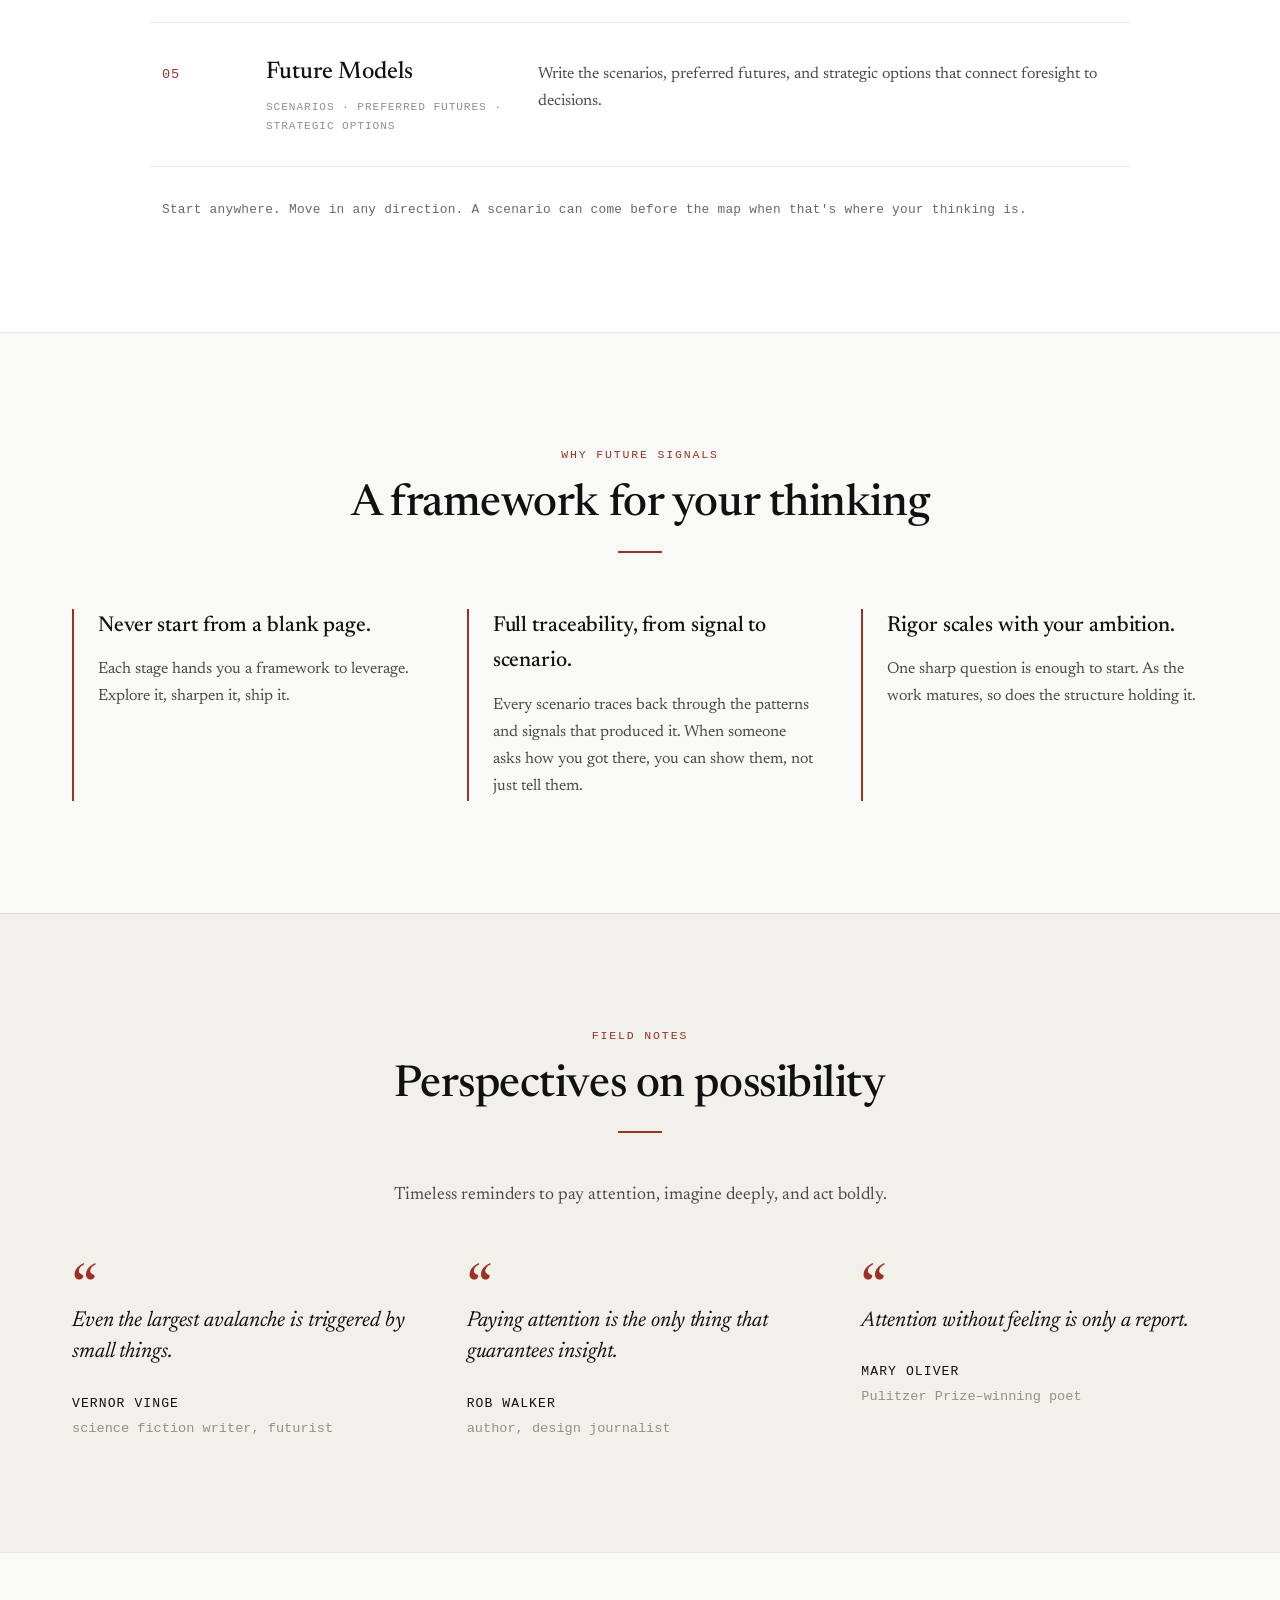
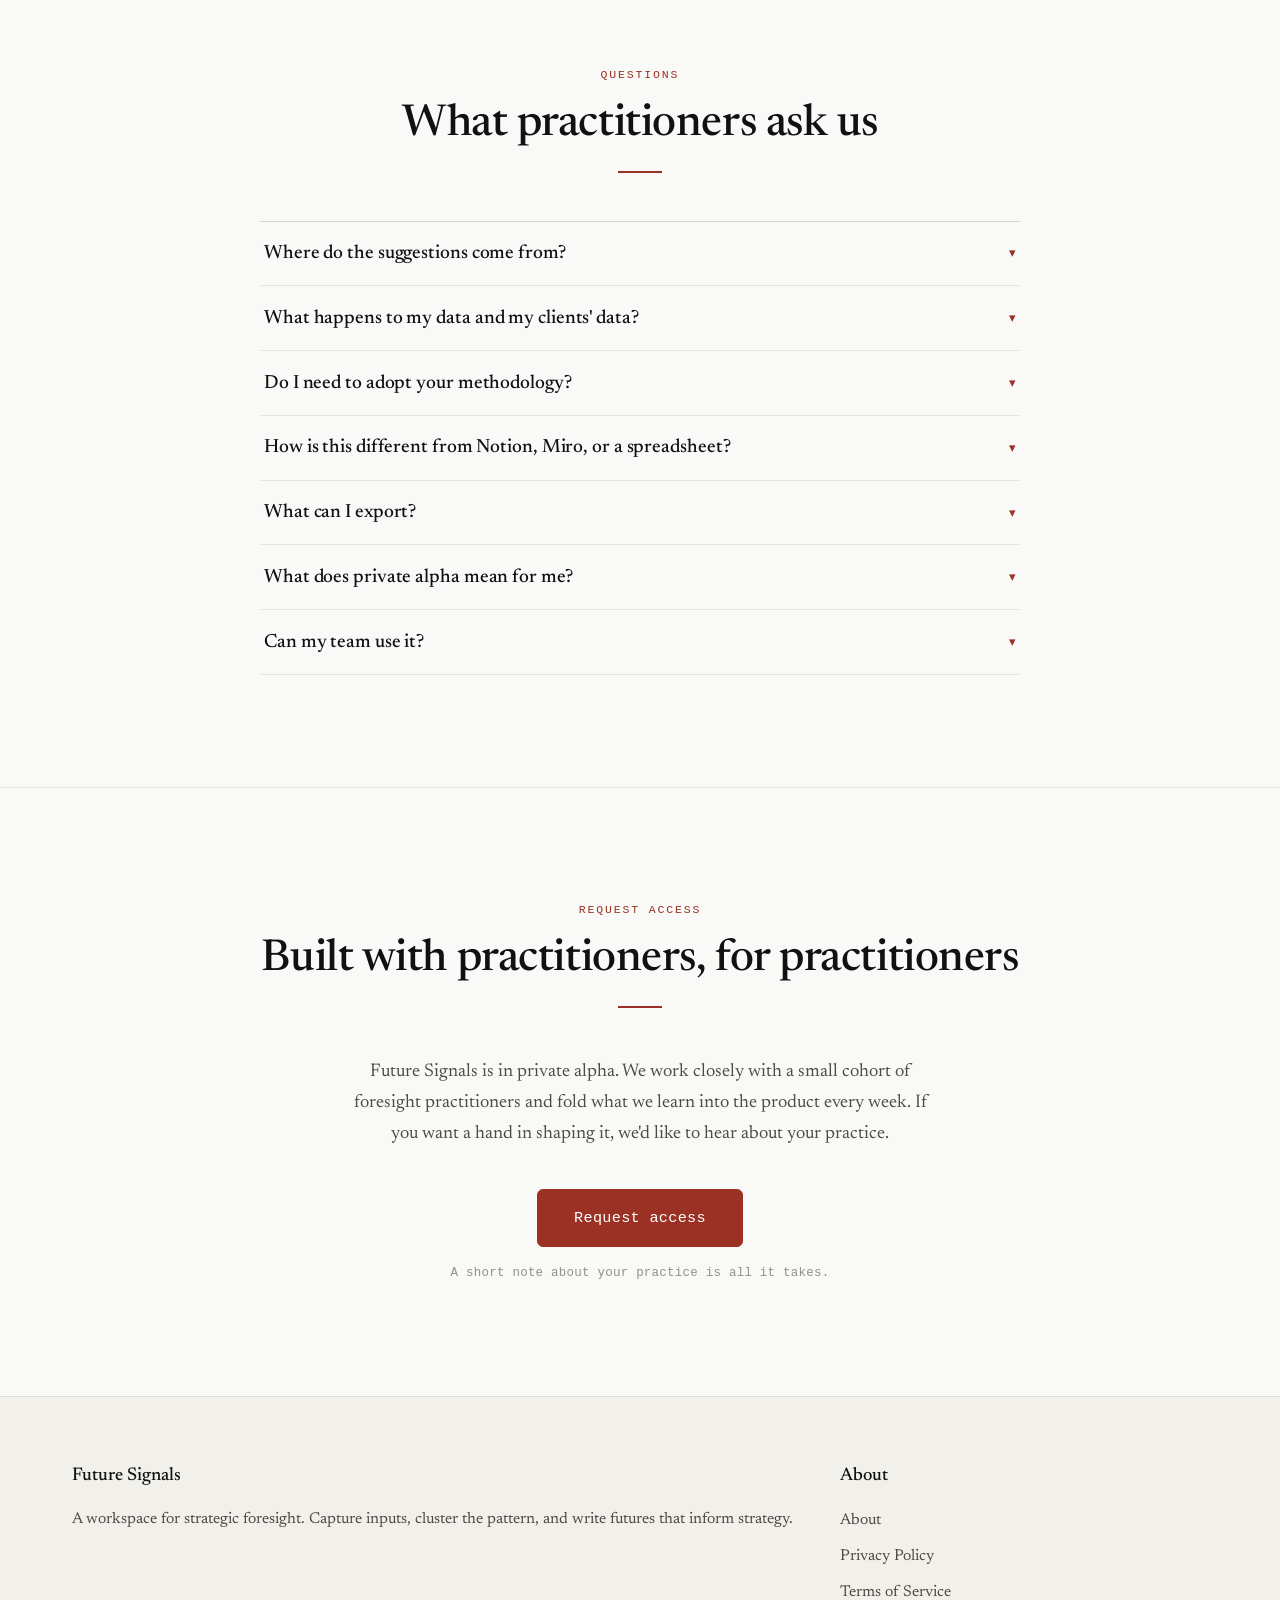
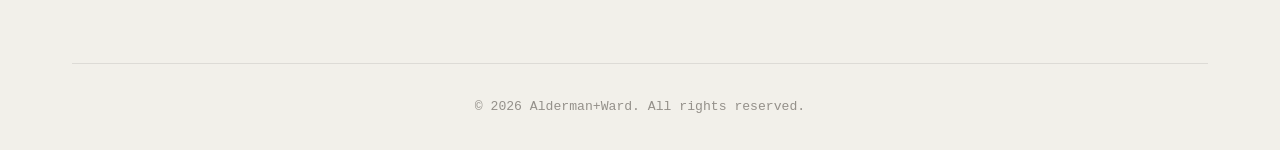
==== commit b1421271: "Pre-alpha updates to landing page, privacy policy, and terms of service." ====
--- a/index.html
+++ b/index.html
@@ -5,19 +5,19 @@
     <meta charset="UTF-8">
     <meta name="viewport" content="width=device-width, initial-scale=1.0">
     <meta name="msvalidate.01" content="3B8CDDD50C1F13705FA0843382311620" />
-    <title>Future Signals - Collect Signals, Build Trends</title>
+    <title>Future Signals — A Practice for Strategic Foresight</title>
     <!-- Primary SEO -->
     <meta name="description"
-        content="Future Signals helps designers, strategists, and curious teams capture what they notice, connect the dots, and turn observations into trends and implications." />
+        content="Future Signals is a workspace for strategic foresight. Turn observations into data, data into patterns, and patterns into futures that inform strategy." />
     <link rel="canonical" href="https://futuresignals.io/" />
     <meta name="robots" content="index, follow, max-image-preview:large, max-snippet:-1, max-video-preview:-1" />
 
     <!-- Open Graph / Facebook -->
     <meta property="og:type" content="website" />
     <meta property="og:site_name" content="Future Signals" />
-    <meta property="og:title" content="Catch Signals, Spark Futures | Future Signals" />
+    <meta property="og:title" content="Future Signals — A workspace for strategic foresight" />
     <meta property="og:description"
-        content="Capture what you notice. Connect the dots. Imagine what it means. Build trends from emerging signals." />
+        content="Turn observations into data, data into patterns, and patterns into futures that inform strategy." />
     <meta property="og:url" content="https://futuresignals.io/" />
     <meta property="og:image" content="https://futuresignals.io/images/og-future-signals.jpg" />
     <meta property="og:image:width" content="1200" />
@@ -25,13 +25,13 @@
 
     <!-- Twitter -->
     <meta name="twitter:card" content="summary_large_image" />
-    <meta name="twitter:title" content="Catch Signals, Spark Futures | Future Signals" />
+    <meta name="twitter:title" content="Future Signals — A workspace for strategic foresight" />
     <meta name="twitter:description"
-        content="Capture what you notice. Connect the dots. Imagine what it means. Build trends from emerging signals." />
+        content="Turn observations into data, data into patterns, and patterns into futures that inform strategy." />
     <meta name="twitter:image" content="https://futuresignals.io/images/og-future-signals.jpg" />
 
     <!-- PWA / UX niceties -->
-    <meta name="theme-color" content="#0F172A" />
+    <meta name="theme-color" content="#F9F9F7" />
     <script type="application/ld+json">
     {
       "@context": "https://schema.org",
@@ -50,10 +50,6 @@
       }]
     }
     </script>
-    <link href="https://cdnjs.cloudflare.com/ajax/libs/font-awesome/6.0.0/css/all.min.css" rel="stylesheet">
-    <link
-        href="https://fonts.googleapis.com/css2?family=Roboto:wght@300;400;500;700;900&family=Open+Sans:wght@300;400;500;600;700&display=swap"
-        rel="stylesheet">
     <link rel="icon" type="image/png" href="favicon/favicon-96x96.png" sizes="96x96" />
     <link rel="icon" type="image/svg+xml" href="favicon/favicon.svg" />
     <link rel="shortcut icon" href="favicon/favicon.ico" />
@@ -61,658 +57,15 @@
     <meta name="apple-mobile-web-app-title" content="Future Signals" />
     <link rel="manifest" href="favicon/site.webmanifest" />
 
-    <style>
-        * {
-            margin: 0;
-            padding: 0;
-            box-sizing: border-box;
-        }
-
-        body {
-            font-family: 'Open Sans', -apple-system, BlinkMacSystemFont, 'Segoe UI', sans-serif;
-            line-height: 1.6;
-            color: #CBD5E1;
-            background: #0F172A;
-            overflow-x: hidden;
-        }
-
-        /* Navigation */
-        .navbar {
-            position: fixed;
-            top: 0;
-            left: 0;
-            right: 0;
-            background: rgba(15, 23, 42, 0.95);
-            backdrop-filter: blur(20px);
-            z-index: 1000;
-            padding: 1rem 0;
-            transition: all 0.3s ease;
-        }
-
-        .nav-container {
-            max-width: 1200px;
-            margin: 0 auto;
-            display: flex;
-            justify-content: space-between;
-            align-items: center;
-            padding: 0 2rem;
-        }
-
-        .logo {
-            font-size: 1.5rem;
-            font-weight: 700;
-            font-family: 'Roboto', sans-serif;
-            color: #fff;
-            text-decoration: none;
-            background: linear-gradient(to right, #60A5FA, #A78BFA);
-            -webkit-background-clip: text;
-            -webkit-text-fill-color: transparent;
-            background-clip: text;
-        }
-
-        .logo img {
-            height: 45px;
-            /* adjust if needed */
-            width: auto;
-            display: block;
-        }
-
-        .nav-buttons {
-            display: flex;
-            gap: 1rem;
-            align-items: center;
-        }
-
-        .btn {
-            padding: 0.75rem 1.5rem;
-            border-radius: 6px;
-            text-decoration: none;
-            font-weight: 600;
-            transition: all 0.3s ease;
-            border: none;
-            cursor: pointer;
-            font-size: 0.9rem;
-        }
-
-        .btn-outline {
-            color: #CBD5E1;
-            border: 2px solid #475569;
-            background: transparent;
-        }
-
-        .btn-outline:hover {
-            background: rgba(51, 65, 85, 0.5);
-            border-color: #60A5FA;
-            color: #fff;
-        }
-
-        .btn-primary {
-            background: linear-gradient(to right, #3B82F6, #A78BFA);
-            color: white;
-            box-shadow: 0 4px 15px rgba(59, 130, 246, 0.3);
-        }
-
-        .btn-primary:hover {
-            transform: translateY(-2px);
-            box-shadow: 0 8px 25px rgba(59, 130, 246, 0.4);
-            background: linear-gradient(to right, #2563EB, #8B5CF6);
-        }
-
-        /* Hero Section */
-        .hero {
-            min-height: 100vh;
-            display: flex;
-            align-items: center;
-            justify-content: center;
-            position: relative;
-            background: radial-gradient(ellipse at center, #1E293B 0%, #0F172A 70%);
-            overflow: hidden;
-            flex-direction: column;
-            gap: 2rem;
-            padding-top: 6rem;
-        }
-
-        .hero::before {
-            content: '';
-            position: absolute;
-            top: 0;
-            left: 0;
-            right: 0;
-            bottom: 0;
-            background: url('data:image/svg+xml,<svg xmlns="http://www.w3.org/2000/svg" viewBox="0 0 1000 1000"><defs><radialGradient id="grad" cx="50%" cy="50%" r="50%"><stop offset="0%" style="stop-color:%2360A5FA;stop-opacity:0.1"/><stop offset="100%" style="stop-color:%2360A5FA;stop-opacity:0"/></radialGradient><radialGradient id="grad2" cx="50%" cy="50%" r="50%"><stop offset="0%" style="stop-color:%23A78BFA;stop-opacity:0.08"/><stop offset="100%" style="stop-color:%23A78BFA;stop-opacity:0"/></radialGradient></defs><circle cx="200" cy="200" r="150" fill="url(%23grad)"/><circle cx="800" cy="300" r="100" fill="url(%23grad2)"/><circle cx="600" cy="700" r="120" fill="url(%23grad)"/></svg>');
-            animation: float 20s ease-in-out infinite;
-        }
-
-        @keyframes float {
-
-            0%,
-            100% {
-                transform: translate(0, 0) rotate(0deg);
-            }
-
-            33% {
-                transform: translate(30px, -30px) rotate(120deg);
-            }
-
-            66% {
-                transform: translate(-20px, 20px) rotate(240deg);
-            }
-        }
-
-        .hero-content {
-            text-align: center;
-            max-width: 800px;
-            padding: 2rem;
-            position: relative;
-            z-index: 2;
-        }
-
-        .hero h1 {
-            font-size: clamp(3rem, 8vw, 6rem);
-            font-weight: 600;
-            font-family: 'Roboto', sans-serif;
-            margin-bottom: 1.5rem;
-            background: linear-gradient(to right, #FFFFFF, #60A5FA);
-            -webkit-background-clip: text;
-            -webkit-text-fill-color: transparent;
-            background-clip: text;
-            line-height: 1.1;
-            opacity: 0;
-            animation: slideUp 1s ease-out 0.5s forwards;
-        }
-
-        .hero .subtitle {
-            font-size: 1.5rem;
-            color: #94A3B8;
-            margin-bottom: 3rem;
-            opacity: 0;
-            animation: slideUp 1s ease-out 0.8s forwards;
-        }
-
-        .hero .btn-primary {
-            font-size: 1.1rem;
-            padding: 1rem 2.5rem;
-            opacity: 0;
-            animation: slideUp 1s ease-out 1.1s forwards;
-        }
-
-        @keyframes slideUp {
-            from {
-                opacity: 0;
-                transform: translateY(50px);
-            }
-
-            to {
-                opacity: 1;
-                transform: translateY(0);
-            }
-        }
-
-        /* Hero image appears under headings and fades to transparent */
-        .hero-image {
-            width: min(1100px, 92vw);
-            margin: 1rem auto 0;
-            position: relative;
-            z-index: 2;
-            opacity: 0;
-            animation: slideUp 1s ease-out 1.3s forwards;
-        }
-
-        .hero-image img {
-            display: block;
-            width: 100%;
-            height: auto;
-            /* Fade the bottom of the image to transparent so the page background shows through */
-            -webkit-mask-image: linear-gradient(to bottom, rgba(0, 0, 0, 1) 65%, rgba(0, 0, 0, 0) 100%);
-            mask-image: linear-gradient(to bottom, rgba(0, 0, 0, 1) 65%, rgba(0, 0, 0, 0) 100%);
-            position: relative;
-            z-index: 1;
-        }
-
-        .hero-image::after {
-            content: '';
-            position: absolute;
-            inset: -14px;
-            /* extend beyond image to show glow */
-            border-radius: 12px;
-            box-shadow: 0 30px 80px rgba(96, 165, 250, 0.28),
-                0 0 60px rgba(96, 165, 250, 0.40);
-            pointer-events: none;
-            z-index: 0;
-        }
-
-        /* Sections */
-        .section {
-            padding: 6rem 0;
-            position: relative;
-        }
-
-        .container {
-            max-width: 1200px;
-            margin: 0 auto;
-            padding: 0 2rem;
-        }
-
-        .section-title {
-            text-align: center;
-            font-size: 3rem;
-            font-weight: 700;
-            font-family: 'Roboto', sans-serif;
-            margin-bottom: 1rem;
-            background: linear-gradient(to right, #FFFFFF, #60A5FA);
-            -webkit-background-clip: text;
-            -webkit-text-fill-color: transparent;
-            background-clip: text;
-        }
-
-        .section-subtitle {
-            text-align: center;
-            font-size: 1.2rem;
-            color: #94A3B8;
-            margin-bottom: 4rem;
-            max-width: 600px;
-            margin-left: auto;
-            margin-right: auto;
-        }
-
-        /* Benefits Section */
-        .benefits {
-            background: linear-gradient(135deg, #0F172A 0%, #1E293B 100%);
-        }
-
-        .benefits-grid {
-            display: grid;
-            grid-template-columns: repeat(auto-fit, minmax(300px, 1fr));
-            gap: 2rem;
-            margin-top: 4rem;
-        }
-
-        .benefit-card {
-            text-align: center;
-            padding: 2rem;
-            border-radius: 12px;
-            background: rgba(30, 41, 59, 0.5);
-            border: 1px solid #334155;
-            backdrop-filter: blur(10px);
-            transition: all 0.3s ease;
-        }
-
-        .benefit-card:hover {
-            transform: translateY(-10px);
-            background: rgba(30, 41, 59, 0.8);
-            border-color: #60A5FA;
-        }
-
-        .benefit-icon {
-            font-size: 2rem;
-            background: linear-gradient(to right, #3B82F6, #A78BFA);
-            -webkit-background-clip: text;
-            -webkit-text-fill-color: transparent;
-            background-clip: text;
-            margin-bottom: 1rem;
-        }
-
-        .benefit-card h3 {
-            color: #fff;
-            font-size: 1.5rem;
-            font-family: 'Roboto', sans-serif;
-            margin-bottom: 1rem;
-        }
-
-        .benefit-card p {
-            color: #94A3B8;
-            line-height: 1.6;
-        }
-
-        /* Features Section */
-        .features {
-            background: #0F172A;
-        }
-
-        .features-grid {
-            display: grid;
-            grid-template-columns: repeat(auto-fit, minmax(350px, 1fr));
-            gap: 3rem;
-            margin-top: 4rem;
-        }
-
-        .feature-card {
-            background: linear-gradient(145deg, rgba(30, 41, 59, 0.5) 0%, rgba(30, 41, 59, 0.2) 100%);
-            border-radius: 12px;
-            padding: 2.5rem;
-            border: 1px solid #334155;
-            transition: all 0.4s ease;
-            position: relative;
-            overflow: hidden;
-        }
-
-        .feature-card::before {
-            content: '';
-            position: absolute;
-            top: 0;
-            left: 0;
-            right: 0;
-            height: 1px;
-            background: linear-gradient(90deg, transparent, #60A5FA, transparent);
-            opacity: 0;
-            transition: opacity 0.3s ease;
-        }
-
-        .feature-card:hover {
-            transform: translateY(-5px);
-            border-color: #60A5FA;
-            box-shadow: 0 20px 40px rgba(96, 165, 250, 0.1);
-        }
-
-        .feature-card:hover::before {
-            opacity: 1;
-        }
-
-        .feature-icon {
-            font-size: 2rem;
-            background: linear-gradient(to right, #3B82F6, #A78BFA);
-            -webkit-background-clip: text;
-            -webkit-text-fill-color: transparent;
-            background-clip: text;
-            margin-bottom: 1.5rem;
-        }
-
-        .feature-card h3 {
-            color: #fff;
-            font-size: 1.5rem;
-            font-family: 'Roboto', sans-serif;
-            margin-bottom: 1rem;
-            font-weight: 600;
-        }
-
-        .feature-card p {
-            color: #94A3B8;
-            line-height: 1.7;
-        }
-
-        /* Social Proof */
-        .social-proof {
-            background: linear-gradient(135deg, #1E293B 0%, #0F172A 100%);
-        }
-
-        .testimonials {
-            display: grid;
-            grid-template-columns: repeat(auto-fit, minmax(300px, 1fr));
-            gap: 2rem;
-            margin-top: 4rem;
-        }
-
-        .testimonial {
-            background: rgba(30, 41, 59, 0.5);
-            border-radius: 12px;
-            padding: 2rem;
-            border: 1px solid #334155;
-            position: relative;
-        }
-
-        .testimonial::before {
-            content: '“';
-            ;
-            font-size: 4rem;
-            color: #60A5FA;
-            position: absolute;
-            top: -10px;
-            left: 20px;
-            font-family: serif;
-            font-weight: 800;
-        }
-
-        .testimonial-text {
-            color: #CBD5E1;
-            font-style: italic;
-            margin-bottom: 1.5rem;
-            padding-top: 1rem;
-        }
-
-        .testimonial-author {
-            display: flex;
-            align-items: center;
-            gap: 1rem;
-        }
-
-        .author-avatar {
-            width: 50px;
-            height: 50px;
-            border-radius: 50%;
-            background: linear-gradient(to right, #3B82F6, #A78BFA);
-            display: flex;
-            align-items: center;
-            justify-content: center;
-            color: white;
-            font-weight: bold;
-        }
-
-        .author-info h4 {
-            color: #fff;
-            font-family: 'Roboto', sans-serif;
-            margin-bottom: 0.25rem;
-        }
-
-        .author-info p {
-            color: #94A3B8;
-            font-size: 0.9rem;
-        }
-
-        /* FAQ Section */
-        .faq {
-            background: #0F172A;
-        }
-
-        .faq-container {
-            max-width: 800px;
-            margin: 0 auto;
-        }
-
-        .faq-item {
-            border-bottom: 1px solid #334155;
-            margin-bottom: 1rem;
-        }
-
-        .faq-question {
-            width: 100%;
-            background: none;
-            border: none;
-            padding: 1.5rem 0;
-            text-align: left;
-            font-size: 1.2rem;
-            font-family: 'Roboto', sans-serif;
-            color: #fff;
-            cursor: pointer;
-            display: flex;
-            justify-content: space-between;
-            align-items: center;
-            font-weight: 600;
-        }
-
-        .faq-question:hover {
-            color: #60A5FA;
-        }
-
-        .faq-answer {
-            padding: 0 0 1.5rem 0;
-            color: #94A3B8;
-            line-height: 1.6;
-            display: none;
-        }
-
-        .faq-answer.active {
-            display: block;
-            animation: fadeIn 0.3s ease;
-        }
-
-        @keyframes fadeIn {
-            from {
-                opacity: 0;
-                transform: translateY(-10px);
-            }
-
-            to {
-                opacity: 1;
-                transform: translateY(0);
-            }
-        }
-
-        .faq-icon {
-            transition: transform 0.3s ease;
-        }
-
-        .faq-icon.rotated {
-            transform: rotate(180deg);
-        }
-
-        /* Footer */
-        .footer {
-            background: #1E293B;
-            padding: 4rem 0 2rem;
-            border-top: 1px solid #334155;
-        }
-
-        .footer-content {
-            display: flex;
-            flex-wrap: nowrap;
-            /* keep all four sections on one row */
-            gap: 2rem;
-            margin-bottom: 3rem;
-            overflow-x: visible;
-            /* no horizontal scroll */
-            align-items: flex-start;
-            /* align headings/bullets nicely at top */
-        }
-
-        .footer-section h3 {
-            color: #fff;
-            font-family: 'Roboto', sans-serif;
-            margin-bottom: 1rem;
-            font-size: 1.2rem;
-        }
-
-        .footer-section p {
-            color: #94A3B8;
-            line-height: 1.6;
-            margin-bottom: 1rem;
-            overflow-wrap: anywhere;
-        }
-
-        .footer-section {
-            flex: 1 1 0;
-            /* base flex; will be overridden by first-child/others below */
-            min-width: 0;
-            /* critical so text wraps within the column and doesn’t force scroll */
-        }
-
-        .footer-section:first-child {
-            flex: 2 1 0;
-            /* ~40% */
-        }
-
-        .footer-section:not(:first-child) {
-            flex: 1 1 0;
-            /* ~20% each */
-        }
-
-        .footer-links {
-            list-style: none;
-        }
-
-        .footer-links li {
-            margin-bottom: 0.5rem;
-        }
-
-        .footer-links a {
-            color: #94A3B8;
-            text-decoration: none;
-            transition: color 0.3s ease;
-        }
-
-        .footer-links a:hover {
-            color: #60A5FA;
-        }
-
-        .social-links {
-            display: flex;
-            gap: 1rem;
-            margin-top: 1rem;
-        }
-
-        .social-links a {
-            width: 40px;
-            height: 40px;
-            border-radius: 50%;
-            background: rgba(255, 255, 255, 0.1);
-            display: flex;
-            align-items: center;
-            justify-content: center;
-            color: rgba(255, 255, 255, 0.7);
-            transition: all 0.3s ease;
-        }
-
-        .social-links a:hover {
-            background: #667eea;
-            color: white;
-            transform: translateY(-2px);
-        }
-
-        .footer-bottom {
-            text-align: center;
-            padding-top: 2rem;
-            border-top: 1px solid rgba(255, 255, 255, 0.1);
-            color: rgba(255, 255, 255, 0.5);
-        }
-
-        /* Responsive */
-        @media (max-width: 768px) {
-            .nav-container {
-                padding: 0 1rem;
-            }
-
-            .hero {
-                padding: 6rem 1rem;
-            }
-
-            .hero h1 {
-                font-size: 3rem;
-            }
-
-            .hero .subtitle {
-                font-size: 1.2rem;
-            }
-
-            .section {
-                padding: 4rem 0;
-            }
-
-            .container {
-                padding: 0 1rem;
-            }
-
-            .section-title {
-                font-size: 2.5rem;
-            }
-
-            .benefits-grid,
-            .features-grid,
-            .testimonials {
-                grid-template-columns: 1fr;
-            }
-        }
-
-        /* Scroll animations */
-        .fade-in {
-            opacity: 0;
-            transform: translateY(30px);
-            transition: all 0.6s ease;
-        }
-
-        .fade-in.visible {
-            opacity: 1;
-            transform: translateY(0);
-        }
-    </style>
+    <!-- Typography -->
+    <link rel="preconnect" href="https://fonts.googleapis.com">
+    <link rel="preconnect" href="https://fonts.gstatic.com" crossorigin>
+    <link
+        href="https://fonts.googleapis.com/css2?family=Newsreader:ital,opsz,wght@0,6..72,400;0,6..72,500;0,6..72,600;1,6..72,400;1,6..72,500&display=swap"
+        rel="stylesheet">
+
+    <link rel="stylesheet" href="styles.css" />
+
     <!-- GA4 base tag -->
     <script async src="https://www.googletagmanager.com/gtag/js?id=G-RRVXQ587R2"></script>
     <script>
@@ -740,10 +93,11 @@
     <!-- Navigation -->
     <nav class="navbar">
         <div class="nav-container">
-            <a href="#" class="logo"><img src="images/future_signals_logo_dark.png" alt="Future Signals"></a>
+            <a href="#" class="logo"><img src="images/future_signals_logo_light.svg" alt="Future Signals"></a>
             <div class="nav-buttons">
-                <a href="https://app.futuresignals.io/log-in" class="btn btn-outline">Login</a>
-                <a href="https://app.futuresignals.io/signup" class="btn btn-primary">Sign Up</a>
+                <a href="https://app.futuresignals.io/log-in" class="btn btn-outline">Log in</a>
+                <a href="mailto:sam@aldermanandward.com?subject=Future%20Signals%20access%20request"
+                    class="btn btn-primary">Request access</a>
             </div>
         </div>
     </nav>
@@ -751,86 +105,148 @@
     <!-- Hero Section -->
     <section class="hero">
         <div class="hero-content">
-            <h1>Catch Signals, Spark Futures</h1>
-            <p class="subtitle">Future Signals is a tool to capture things you notice, and ask yourself where they might
-                lead. Observations into implications. Curiosity into possibility.</p>
-            <a href="https://app.futuresignals.io/signup" class="btn btn-primary">Start Building Trends</a>
-        </div>
-        <div class="hero-image"><img src="images/futuresignals_screenshot.png" alt="Future Signals"></div>
-    </section>
-
-    <!-- how it works Section -->
-    <section class="section benefits">
-        <div class="container">
-            <h2 class="section-title fade-in">How it works</h2>
-            <div class="benefits-grid">
-                <div class="benefit-card fade-in">
-                    <div class="benefit-icon">
-                        <i class="fas fa-eye"></i>
-                    </div>
-                    <h3>Capture what you notice</h3>
-                    <p>Get it down before it slips away.</p>
-                </div>
-                <div class="benefit-card fade-in">
-                    <div class="benefit-icon">
-                        <i class="fas fa-diagram-project"></i>
-                    </div>
-                    <h3>Connect the dots</h3>
-                    <p>Tags and grouping help understand emerging patterns</p>
-                </div>
-                <div class="benefit-card fade-in">
-                    <div class="benefit-icon">
-                        <i class="fas fa-lightbulb"></i>
-                    </div>
-                    <h3>Imagine what it means</h3>
-                    <p>Fragments become implications and bigger stories about change</p>
-                </div>
-            </div>
-        </div>
-    </section>
-
-
-    <!-- Benefits Section -->
-    <section class="section benefits">
-        <div class="container">
-            <h2 class="section-title fade-in">Why Future Signals?</h2>
-            <p class="section-subtitle fade-in">Transform how you detect and analyze emerging trends</p>
-            <div class="benefits-grid">
-                <div class="benefit-card fade-in">
-                    <div class="benefit-icon">
-                        <i class="fas fa-microscope"></i>
-                    </div>
-                    <h3>Practice attention</h3>
-                    <p>Sharpen your observation skills and curiosity</p>
-                </div>
-                <div class="benefit-card fade-in">
-                    <div class="benefit-icon">
-                        <i class="fas fa-folder-tree"></i>
-                    </div>
-                    <h3>Just enough structure</h3>
-                    <p>Light scaffolding, no platform bloat</p>
-                </div>
-                <div class="benefit-card fade-in">
-                    <div class="benefit-icon">
-                        <i class="fas fa-rocket"></i>
-                    </div>
-                    <h3>For creative observers</h3>
-                    <p>Designers, writers, strategists, and curious minds</p>
-                </div>
-            </div>
-        </div>
-    </section>
-
-    <!-- Social Proof Section -->
+            <span class="eyebrow">A workspace for strategic foresight</span>
+            <h1>Think your way somewhere you couldn&rsquo;t have imagined <em>alone</em>.</h1>
+            <p class="subtitle">Capture signals, find patterns, shape futures. From sensemaking to strategy.</p>
+            <a href="mailto:sam@aldermanandward.com?subject=Future%20Signals%20access%20request"
+                class="btn btn-primary">Request access</a>
+            <p class="hero-caption">In private alpha.</p>
+        </div>
+        <div class="hero-image">
+            <span class="frame-corner corner-tl"></span>
+            <span class="frame-corner corner-br"></span>
+            <img src="images/futuresignals_screenshot.png" alt="Future Signals">
+        </div>
+    </section>
+
+    <!-- The Work Section — the needs the product answers -->
+    <section class="section needs">
+        <div class="container">
+            <span class="eyebrow fade-in">Foresight today</span>
+            <h2 class="section-title fade-in">Where the work gets stuck</h2>
+            <div class="title-rule"></div>
+            <div class="needs-list">
+                <div class="need-item fade-in">
+                    <span class="need-number">No. 1</span>
+                    <h3>The signals are everywhere.</h3>
+                    <p>Saved posts, open tabs, a notes app, last quarter's Miro board. The raw material of
+                        your practice sits scattered across tools built for something else.</p>
+                </div>
+                <div class="need-item need-item-offset fade-in">
+                    <span class="need-number">No. 2</span>
+                    <h3>The pattern lives in your head.</h3>
+                    <p>You can feel how the pieces connect. Walking a client or a colleague along the path
+                        from signal to insight is the hardest part of the craft.</p>
+                </div>
+                <div class="need-item fade-in">
+                    <span class="need-number">No. 3</span>
+                    <h3>The deliverable swallows the thinking.</h3>
+                    <p>Weeks of scanning and synthesis compress into three bullets for an executive
+                        audience, and the reasoning behind them disappears.</p>
+                </div>
+            </div>
+            <p class="needs-turn fade-in">Future Signals gives the practice a home: a structure that holds
+                your thinking, shows your work, and produces output you're proud to share.</p>
+        </div>
+    </section>
+
+    <!-- The Practice Section -->
+    <section class="section practice">
+        <div class="container">
+            <span class="eyebrow fade-in">Our workflow</span>
+            <h2 class="section-title fade-in">From signal to strategic decision.</h2>
+            <div class="title-rule"></div>
+            <div class="practice-list">
+                <div class="practice-row fade-in">
+                    <span class="practice-number">01</span>
+                    <div class="practice-stage">
+                        <h3 class="practice-name">Scan</h3>
+                        <span class="practice-feature">Signal Scanner &middot; Chrome extension</span>
+                    </div>
+                    <p class="practice-desc">Build the evidence base for your inquiry. The Signal Scanner
+                        surfaces signals that match your key question, and the Chrome extension captures
+                        what you notice as you browse.</p>
+                </div>
+                <div class="practice-row fade-in">
+                    <span class="practice-number">02</span>
+                    <div class="practice-stage">
+                        <h3 class="practice-name">Cluster</h3>
+                        <span class="practice-feature">Pattern recognition</span>
+                    </div>
+                    <p class="practice-desc">Signals gain meaning in combination. Name the Trends, Drivers,
+                        and Tensions in your evidence; the system suggests groupings that reveal patterns you might have
+                        missed.</p>
+                </div>
+                <div class="practice-row fade-in">
+                    <span class="practice-number">03</span>
+                    <div class="practice-stage">
+                        <h3 class="practice-name">System Map</h3>
+                        <span class="practice-feature">Systems thinking</span>
+                    </div>
+                    <p class="practice-desc">Patterns interact. Map how forces drive, inhibit, and
+                        accelerate one another until the structure of the system becomes visible.</p>
+                </div>
+                <div class="practice-row fade-in">
+                    <span class="practice-number">04</span>
+                    <div class="practice-stage">
+                        <h3 class="practice-name">System Analysis</h3>
+                        <span class="practice-feature">System dynamics</span>
+                    </div>
+                    <p class="practice-desc">Interrogate the structure. Find the forces that hold the system
+                        in place and the tensions that could reshape it.</p>
+                </div>
+                <div class="practice-row fade-in">
+                    <span class="practice-number">05</span>
+                    <div class="practice-stage">
+                        <h3 class="practice-name">Future Models</h3>
+                        <span class="practice-feature">Scenarios &middot; Preferred Futures &middot; Strategic
+                            Options</span>
+                    </div>
+                    <p class="practice-desc">Write the scenarios, preferred futures, and strategic options
+                        that connect foresight to decisions.</p>
+                </div>
+            </div>
+            <p class="practice-note fade-in">Start anywhere. Move in any direction. A scenario can come
+                before the map when that's where your thinking is.</p>
+        </div>
+    </section>
+
+    <!-- Principles Section -->
+    <section class="section principles">
+        <div class="container">
+            <span class="eyebrow fade-in">Why Future Signals</span>
+            <h2 class="section-title fade-in">A framework for your thinking</h2>
+            <div class="title-rule"></div>
+            <div class="principles-grid">
+                <div class="principle fade-in">
+                    <h3>Never start from a blank page.</h3>
+                    <p>Each stage hands you a framework to leverage. Explore it, sharpen it, ship it.</p>
+                </div>
+                <div class="principle fade-in">
+                    <h3>Full traceability, from signal to scenario.</h3>
+                    <p>Every scenario traces back through the patterns and signals that produced it. 
+                        When someone asks how you got there, you can show them, not just tell them.</p>
+                </div>
+                <div class="principle fade-in">
+                    <h3>Rigor scales with your ambition.</h3>
+                    <p>One sharp question is enough to start. As the work matures, so does the structure holding it.</p>
+                </div>
+            </div>
+        </div>
+    </section>
+
+    <!-- Field Notes Section -->
     <section class="section social-proof">
         <div class="container">
-            <h2 class="section-title fade-in">Perspectives on Possibility</h2>
-            <p class="section-subtitle fade-in">Timeless reminders to pay attention, imagine deeply, and act boldly.</p>
+            <span class="eyebrow fade-in">Field notes</span>
+            <h2 class="section-title fade-in">Perspectives on possibility</h2>
+            <div class="title-rule"></div>
+            <p class="section-subtitle fade-in">Timeless reminders to pay attention, imagine deeply, and act
+                boldly.</p>
             <div class="testimonials">
                 <div class="testimonial fade-in">
                     <p class="testimonial-text">Even the largest avalanche is triggered by small things.</p>
                     <div class="testimonial-author">
-                        <div class="author-avatar">VV</div>
                         <div class="author-info">
                             <h4>Vernor Vinge</h4>
                             <p>science fiction writer, futurist</p>
@@ -840,7 +256,6 @@
                 <div class="testimonial fade-in">
                     <p class="testimonial-text">Paying attention is the only thing that guarantees insight.</p>
                     <div class="testimonial-author">
-                        <div class="author-avatar">RW</div>
                         <div class="author-info">
                             <h4>Rob Walker</h4>
                             <p>author, design journalist</p>
@@ -850,7 +265,6 @@
                 <div class="testimonial fade-in">
                     <p class="testimonial-text">Attention without feeling is only a report.</p>
                     <div class="testimonial-author">
-                        <div class="author-avatar">MO</div>
                         <div class="author-info">
                             <h4>Mary Oliver</h4>
                             <p>Pulitzer Prize–winning poet</p>
@@ -861,59 +275,137 @@
         </div>
     </section>
 
+    <!-- FAQ Section -->
+    <section class="section faq">
+        <div class="container">
+            <span class="eyebrow fade-in">Questions</span>
+            <h2 class="section-title fade-in">What practitioners ask us</h2>
+            <div class="title-rule"></div>
+            <div class="faq-container">
+                <div class="faq-item fade-in">
+                    <button class="faq-question" aria-expanded="false">
+                        Where do the suggestions come from?
+                        <span class="faq-icon">&#9662;</span>
+                    </button>
+                    <div class="faq-answer">
+                        <p>The Signal Scanner scores sources against your key question, and clustering
+                            algorithms propose groupings. Every suggestion waits for you to confirm it, edit
+                            it, or promote it before it becomes part of your project. The thinking is yours.</p>
+                    </div>
+                </div>
+                <div class="faq-item fade-in">
+                    <button class="faq-question" aria-expanded="false">
+                        What happens to my data and my clients' data?
+                        <span class="faq-icon">&#9662;</span>
+                    </button>
+                    <div class="faq-answer">
+                        <p>Your projects are private to your workspace. Inputs, clusters, maps, and future
+                            models are visible only to you, and we never use your work to train
+                            machine-learning models.</p>
+                    </div>
+                </div>
+                <div class="faq-item fade-in">
+                    <button class="faq-question" aria-expanded="false">
+                        Do I need to adopt your methodology?
+                        <span class="faq-icon">&#9662;</span>
+                    </button>
+                    <div class="faq-answer">
+                        <p>The five stages give your work structure; how you think inside them is up to you.
+                            Start anywhere, move in any direction, and bring your own vocabulary. A scenario
+                            can come before a system map when that's where your thinking is.</p>
+                    </div>
+                </div>
+                <div class="faq-item fade-in">
+                    <button class="faq-question" aria-expanded="false">
+                        How is this different from Notion, Miro, or a spreadsheet?
+                        <span class="faq-icon">&#9662;</span>
+                    </button>
+                    <div class="faq-answer">
+                        <p>A general-purpose workspace holds what you collect. Future Signals also holds the
+                            reasoning: every future traces back through the patterns and signals that produced
+                            it, so the path from observation to conclusion stays visible.</p>
+                    </div>
+                </div>
+                <div class="faq-item fade-in">
+                    <button class="faq-question" aria-expanded="false">
+                        What can I export?
+                        <span class="faq-icon">&#9662;</span>
+                    </button>
+                    <div class="faq-answer">
+                        <p>Every project exports as structured Markdown: inputs, clusters, the system map,
+                            analysis, and future models. Shape it into your own decks, reports, and briefings.
+                            More output formats ship in beta.</p>
+                    </div>
+                </div>
+                <div class="faq-item fade-in">
+                    <button class="faq-question" aria-expanded="false">
+                        What does private alpha mean for me?
+                        <span class="faq-icon">&#9662;</span>
+                    </button>
+                    <div class="faq-answer">
+                        <p>Free while we build, rough edges included. Alpha practitioners get a direct line to
+                            the founders, and what you tell us shapes the product week to week.</p>
+                    </div>
+                </div>
+                <div class="faq-item fade-in">
+                    <button class="faq-question" aria-expanded="false">
+                        Can my team use it?
+                        <span class="faq-icon">&#9662;</span>
+                    </button>
+                    <div class="faq-answer">
+                        <p>Workspaces are single-practitioner today. Collaboration is on the roadmap; tell us
+                            how your team works and you'll help us build it right.</p>
+                    </div>
+                </div>
+            </div>
+        </div>
+    </section>
+
+    <!-- Closing CTA Section -->
+    <section class="section closing">
+        <div class="container">
+            <span class="eyebrow fade-in">Request access</span>
+            <h2 class="section-title fade-in">Built with practitioners, for practitioners</h2>
+            <div class="title-rule"></div>
+            <p class="closing-copy fade-in">Future Signals is in private alpha. We work closely with a small
+                cohort of foresight practitioners and fold what we learn into the product every week. If you
+                want a hand in shaping it, we'd like to hear about your practice.</p>
+            <div class="closing-cta fade-in">
+                <a href="mailto:sam@aldermanandward.com?subject=Future%20Signals%20access%20request"
+                    class="btn btn-primary">Request access</a>
+                <p class="closing-caption">A short note about your practice is all it takes.</p>
+            </div>
+        </div>
+    </section>
+
     <!-- Footer -->
     <footer class="footer">
         <div class="container">
             <div class="footer-content">
                 <div class="footer-section">
                     <h3>Future Signals</h3>
-                    <p>Empowering innovators to collect signals and build trends for a better tomorrow. Discover
-                        patterns, predict futures, and shape what's next.</p>
-                </div>
-                <!--
-                <div class="footer-section">
-                    <h3>Product</h3>
-                    <ul class="footer-links">
-                        <li><a href="#">Features</a></li>
-                        <li><a href="#">Pricing</a></li>
-                        <li><a href="#">API</a></li>
-                        <li><a href="#">Integrations</a></li>
-                    </ul>
-                </div>
-                <div class="footer-section">
-                    <h3>Company</h3>
-                    <ul class="footer-links">
-                        <li><a href="#">About</a></li>
-                        <li><a href="#">Blog</a></li>
-                        <li><a href="#">Careers</a></li>
-                        <li><a href="#">Contact</a></li>
-                    </ul>
-                </div>
-                -->
+                    <p>A workspace for strategic foresight. Capture inputs, cluster the pattern,
+                        and write futures that inform strategy.</p>
+                </div>
                 <div class="footer-section">
                     <h3>About</h3>
                     <ul class="footer-links">
                         <li><a href="https://aldermanandward.com">About</a></li>
-                        <li><a href="https://app.futuresignals.io/privacy-policy">Privacy Policy</a></li>
-                        <li><a href="https://app.futuresignals.io/terms">Terms and Conditions</a></li>
+                        <li><a href="privacy-policy.html">Privacy Policy</a></li>
+                        <li><a href="terms-of-service.html">Terms of Service</a></li>
                     </ul>
                 </div>
             </div>
             <div class="footer-bottom">
-                <p>&copy; 2025 Alderman+Ward. All rights reserved.</p>
+                <p>&copy; 2026 Alderman+Ward. All rights reserved.</p>
             </div>
         </div>
     </footer>
 
     <script>
-        // FAQ Toggle
-        function toggleFAQ(element) {
-            const answer = element.nextElementSibling;
-            const icon = element.querySelector('.faq-icon');
-
-            answer.classList.toggle('active');
-            icon.classList.toggle('rotated');
-        }
+        // Mark JS as available — fade-in hiding is scoped to html.js in the CSS,
+        // so the page renders fully without JS (and in full-page screenshot tools)
+        document.documentElement.classList.add('js');
 
         // Scroll animations
         const observerOptions = {
@@ -934,14 +426,30 @@
             observer.observe(el);
         });
 
+        // Failsafe: reveal everything shortly after load, regardless of scroll
+        window.addEventListener('load', () => {
+            setTimeout(() => {
+                document.querySelectorAll('.fade-in').forEach(el => {
+                    el.classList.add('visible');
+                });
+            }, 900);
+        });
+
+        // FAQ toggle
+        document.querySelectorAll('.faq-question').forEach(btn => {
+            btn.addEventListener('click', () => {
+                const answer = btn.nextElementSibling;
+                const icon = btn.querySelector('.faq-icon');
+                const open = answer.classList.toggle('active');
+                icon.classList.toggle('rotated', open);
+                btn.setAttribute('aria-expanded', open);
+            });
+        });
+
         // Navbar scroll effect
         window.addEventListener('scroll', () => {
             const navbar = document.querySelector('.navbar');
-            if (window.scrollY > 100) {
-                navbar.style.background = 'rgba(10, 10, 10, 0.98)';
-            } else {
-                navbar.style.background = 'rgba(10, 10, 10, 0.95)';
-            }
+            navbar.classList.toggle('scrolled', window.scrollY > 40);
         });
 
         // Smooth scrolling for anchor links
@@ -957,18 +465,7 @@
                 }
             });
         });
-
-        // Parallax effect for hero background
-        window.addEventListener('scroll', () => {
-            const scrolled = window.pageYOffset;
-            const parallax = document.querySelector('.hero::before');
-            const speed = scrolled * 0.5;
-
-            if (parallax) {
-                parallax.style.transform = `translateY(${speed}px)`;
-            }
-        });
     </script>
 </body>
 
-</html>+</html>
--- a/styles.css
+++ b/styles.css
@@ -0,0 +1,988 @@
+* {
+    margin: 0;
+    padding: 0;
+    box-sizing: border-box;
+}
+
+:root {
+    /* Tokens measured directly from the live app (app.futuresignals.io) */
+    --bg: #F9F9F7;
+    --surface: #FFFFFF;
+    --surface-2: #F2F0EA;
+    --border: rgba(17, 17, 17, 0.09);
+    --border-strong: rgba(17, 17, 17, 0.16);
+    --text-heading: #111111;
+    --text-body: #4C4A45;
+    --text-muted: #6B6860;
+    --text-dim: #94908A;
+
+    /* Brand mark colors — from the actual logo ring gradient */
+    --maroon: #9A3124;
+    --maroon-deep: #4C1916;
+    --maroon-bright: #E64242;
+    --maroon-soft: rgba(154, 49, 36, 0.08);
+
+    /* App interaction colors — matched to real buttons/links */
+    --blue: #3B82F6;
+    --blue-hover: #2563EB;
+    --blue-soft: #EFF6FF;
+
+    --font-serif: "Newsreader", Georgia, "Times New Roman", serif;
+    --font-sans: -apple-system, "system-ui", "Helvetica Neue", system-ui, sans-serif;
+    --font-mono: ui-monospace, "SF Mono", Menlo, Consolas, monospace;
+}
+
+body {
+    font-family: var(--font-serif);
+    font-size: 1.0625rem;
+    line-height: 1.65;
+    color: var(--text-body);
+    background: var(--bg);
+    overflow-x: hidden;
+}
+
+/* Paper grain — barely there, gives the page a physical quality */
+body::after {
+    content: '';
+    position: fixed;
+    inset: 0;
+    z-index: 9999;
+    pointer-events: none;
+    opacity: 0.035;
+    background-image: url("data:image/svg+xml,%3Csvg xmlns='http://www.w3.org/2000/svg' width='160' height='160'%3E%3Cfilter id='n'%3E%3CfeTurbulence type='fractalNoise' baseFrequency='0.9' numOctaves='2'/%3E%3C/filter%3E%3Crect width='160' height='160' filter='url(%23n)'/%3E%3C/svg%3E");
+}
+
+a {
+    color: inherit;
+}
+
+::selection {
+    background: var(--maroon-soft);
+    color: var(--maroon-deep);
+}
+
+/* Shared structural devices */
+.eyebrow {
+    display: block;
+    text-align: center;
+    font-family: var(--font-mono);
+    font-size: 0.72rem;
+    letter-spacing: 0.16em;
+    text-transform: uppercase;
+    color: var(--maroon);
+    margin-bottom: 1rem;
+}
+
+.title-rule {
+    width: 44px;
+    height: 2px;
+    background: var(--maroon);
+    margin: 0 auto 3rem;
+}
+
+/* Navigation */
+.navbar {
+    position: fixed;
+    top: 0;
+    left: 0;
+    right: 0;
+    background: rgba(249, 249, 247, 0.92);
+    backdrop-filter: blur(16px);
+    border-bottom: 1px solid transparent;
+    z-index: 1000;
+    padding: 1rem 0;
+    transition: all 0.3s ease;
+}
+
+.navbar.scrolled {
+    border-bottom-color: var(--border);
+}
+
+.nav-container {
+    max-width: 1200px;
+    margin: 0 auto;
+    display: flex;
+    justify-content: space-between;
+    align-items: center;
+    padding: 0 2rem;
+}
+
+.logo {
+    display: block;
+    text-decoration: none;
+}
+
+.logo img {
+    height: 34px;
+    width: auto;
+    display: block;
+}
+
+.nav-buttons {
+    display: flex;
+    gap: 1rem;
+    align-items: center;
+}
+
+.btn {
+    padding: 0.7rem 1.5rem;
+    border-radius: 6px;
+    text-decoration: none;
+    font-family: var(--font-mono);
+    font-weight: 500;
+    letter-spacing: 0.02em;
+    transition: all 0.2s ease;
+    border: 1px solid transparent;
+    cursor: pointer;
+    font-size: 0.85rem;
+    display: inline-block;
+}
+
+.btn-outline {
+    color: var(--text-body);
+    border-color: var(--border-strong);
+    background: transparent;
+}
+
+.btn-outline:hover {
+    border-color: var(--maroon);
+    color: var(--text-heading);
+}
+
+.btn-primary {
+    background: var(--maroon);
+    color: #FFFFFF;
+    border-color: var(--maroon);
+}
+
+.btn-primary:hover {
+    background: var(--maroon-deep);
+    border-color: var(--maroon-deep);
+    transform: translateY(-1px);
+}
+
+/* Hero Section */
+.hero {
+    min-height: 100vh;
+    display: flex;
+    align-items: center;
+    justify-content: center;
+    position: relative;
+    background: var(--bg);
+    overflow: hidden;
+    flex-direction: column;
+    gap: 2rem;
+    padding-top: 6rem;
+}
+
+.hero::before {
+    content: '';
+    position: absolute;
+    inset: 0;
+    background-image:
+        linear-gradient(rgba(17, 17, 17, 0.06) 1px, transparent 1px),
+        linear-gradient(90deg, rgba(17, 17, 17, 0.06) 1px, transparent 1px);
+    background-size: 64px 64px;
+    -webkit-mask-image: radial-gradient(ellipse 60% 50% at center, black 0%, transparent 75%);
+    mask-image: radial-gradient(ellipse 60% 50% at center, black 0%, transparent 75%);
+}
+
+.hero-content {
+    text-align: center;
+    max-width: 820px;
+    padding: 2rem;
+    position: relative;
+    z-index: 2;
+}
+
+.hero-content .eyebrow {
+    opacity: 0;
+    animation: slideUp 0.8s ease-out 0.2s forwards;
+}
+
+.hero h1 {
+    font-family: var(--font-serif);
+    font-size: clamp(2.8rem, 6.5vw, 4.8rem);
+    font-weight: 500;
+    color: var(--text-heading);
+    margin-bottom: 1.5rem;
+    line-height: 1.08;
+    letter-spacing: -0.015em;
+    opacity: 0;
+    animation: slideUp 1s ease-out 0.5s forwards;
+}
+
+.hero h1 em {
+    font-style: italic;
+    font-weight: 400;
+    color: var(--maroon);
+}
+
+.hero .subtitle {
+    font-size: 1.2rem;
+    color: var(--text-body);
+    margin-bottom: 2.5rem;
+    max-width: 640px;
+    margin-left: auto;
+    margin-right: auto;
+    opacity: 0;
+    animation: slideUp 1s ease-out 0.8s forwards;
+}
+
+.hero .btn-primary {
+    font-size: 0.95rem;
+    padding: 0.95rem 2.25rem;
+    opacity: 0;
+    animation: slideUp 1s ease-out 1.1s forwards;
+}
+
+.hero-caption {
+    font-family: var(--font-mono);
+    font-size: 0.78rem;
+    letter-spacing: 0.02em;
+    color: var(--text-dim);
+    margin-top: 1rem;
+    opacity: 0;
+    animation: slideUp 1s ease-out 1.3s forwards;
+}
+
+@keyframes slideUp {
+    from {
+        opacity: 0;
+        transform: translateY(30px);
+    }
+
+    to {
+        opacity: 1;
+        transform: translateY(0);
+    }
+}
+
+/* Hero image appears under headings and fades to transparent */
+.hero-image {
+    width: min(1100px, 92vw);
+    margin: 1rem auto 0;
+    position: relative;
+    z-index: 2;
+    opacity: 0;
+    animation: slideUp 1s ease-out 1.5s forwards;
+}
+
+.hero-image img {
+    display: block;
+    width: 100%;
+    height: auto;
+    -webkit-mask-image: linear-gradient(to bottom, rgba(0, 0, 0, 1) 65%, rgba(0, 0, 0, 0) 100%);
+    mask-image: linear-gradient(to bottom, rgba(0, 0, 0, 1) 65%, rgba(0, 0, 0, 0) 100%);
+    position: relative;
+    z-index: 1;
+    border: 1px solid var(--border);
+    border-radius: 10px;
+}
+
+.frame-corner {
+    position: absolute;
+    width: 22px;
+    height: 22px;
+    border-color: var(--maroon);
+    border-style: solid;
+    z-index: 3;
+    pointer-events: none;
+}
+
+.corner-tl {
+    top: -10px;
+    left: -10px;
+    border-width: 1.5px 0 0 1.5px;
+}
+
+.corner-br {
+    bottom: -10px;
+    right: -10px;
+    border-width: 0 1.5px 1.5px 0;
+}
+
+/* Sections */
+.section {
+    padding: 7rem 0;
+    position: relative;
+}
+
+.container {
+    max-width: 1200px;
+    margin: 0 auto;
+    padding: 0 2rem;
+}
+
+.section-title {
+    text-align: center;
+    font-family: var(--font-serif);
+    font-size: clamp(2rem, 4vw, 2.75rem);
+    font-weight: 500;
+    color: var(--text-heading);
+    margin-bottom: 1.25rem;
+    letter-spacing: -0.01em;
+    line-height: 1.15;
+}
+
+.section-subtitle {
+    text-align: center;
+    font-size: 1.1rem;
+    color: var(--text-body);
+    margin-bottom: 1.5rem;
+    max-width: 560px;
+    margin-left: auto;
+    margin-right: auto;
+}
+
+/* The Work section — left-aligned, editorial */
+.needs {
+    background: var(--bg);
+    border-top: 1px solid var(--border);
+}
+
+.needs .eyebrow,
+.needs .section-title {
+    text-align: left;
+}
+
+.needs .title-rule {
+    margin-left: 0;
+    margin-right: auto;
+}
+
+.needs-list {
+    max-width: 720px;
+}
+
+.need-item {
+    margin-bottom: 3.5rem;
+    max-width: 560px;
+}
+
+.need-item-offset {
+    margin-left: clamp(0px, 12vw, 160px);
+}
+
+.need-number {
+    display: block;
+    font-family: var(--font-mono);
+    font-size: 0.72rem;
+    letter-spacing: 0.16em;
+    text-transform: uppercase;
+    color: var(--maroon);
+    margin-bottom: 0.75rem;
+}
+
+.need-item h3 {
+    font-family: var(--font-serif);
+    font-size: 1.7rem;
+    font-weight: 500;
+    font-style: italic;
+    color: var(--text-heading);
+    margin-bottom: 0.6rem;
+    letter-spacing: -0.005em;
+}
+
+.need-item p {
+    color: var(--text-body);
+    line-height: 1.7;
+}
+
+.needs-turn {
+    max-width: 720px;
+    margin-top: 4.5rem;
+    padding-top: 2.25rem;
+    border-top: 2px solid var(--maroon);
+    font-family: var(--font-serif);
+    font-size: 1.45rem;
+    line-height: 1.5;
+    color: var(--text-heading);
+    letter-spacing: -0.005em;
+}
+
+/* The Practice section — index-style stage list */
+.practice {
+    background: var(--surface);
+    border-top: 1px solid var(--border);
+}
+
+.practice-list {
+    max-width: 980px;
+    margin: 3.5rem auto 0;
+    border-top: 1px solid var(--border-strong);
+}
+
+.practice-row {
+    display: grid;
+    grid-template-columns: 72px 240px 1fr;
+    gap: 2rem;
+    align-items: baseline;
+    padding: 1.9rem 0.75rem;
+    border-bottom: 1px solid var(--border);
+    transition: background 0.25s ease, padding-left 0.25s ease;
+}
+
+.practice-row:hover {
+    background: var(--maroon-soft);
+    padding-left: 1.5rem;
+}
+
+.practice-number {
+    font-family: var(--font-mono);
+    font-size: 0.85rem;
+    color: var(--maroon);
+    letter-spacing: 0.06em;
+}
+
+.practice-name {
+    font-family: var(--font-serif);
+    font-size: 1.5rem;
+    font-weight: 500;
+    color: var(--text-heading);
+    letter-spacing: -0.005em;
+}
+
+.practice-feature {
+    display: block;
+    margin-top: 0.35rem;
+    font-family: var(--font-mono);
+    font-size: 0.7rem;
+    letter-spacing: 0.08em;
+    text-transform: uppercase;
+    color: var(--text-dim);
+}
+
+.practice-desc {
+    color: var(--text-body);
+    font-size: 1rem;
+    line-height: 1.65;
+}
+
+.practice-note {
+    max-width: 980px;
+    margin: 2rem auto 0;
+    padding: 0 0.75rem;
+    font-family: var(--font-mono);
+    font-size: 0.8rem;
+    letter-spacing: 0.02em;
+    color: var(--text-muted);
+}
+
+/* Principles section — three columns, rule-separated */
+.principles {
+    background: var(--bg);
+    border-top: 1px solid var(--border);
+}
+
+.principles-grid {
+    display: grid;
+    grid-template-columns: repeat(3, 1fr);
+    gap: 3rem;
+    margin-top: 3.5rem;
+}
+
+.principle {
+    border-left: 2px solid var(--maroon);
+    padding-left: 1.5rem;
+}
+
+.principle h3 {
+    font-family: var(--font-serif);
+    font-size: 1.35rem;
+    font-weight: 500;
+    color: var(--text-heading);
+    margin-bottom: 0.75rem;
+    letter-spacing: -0.005em;
+}
+
+.principle p {
+    color: var(--text-body);
+    font-size: 1rem;
+    line-height: 1.7;
+}
+
+/* Field notes — editorial pull quotes */
+.social-proof {
+    background: var(--surface-2);
+    border-top: 1px solid var(--border);
+}
+
+.testimonials {
+    display: grid;
+    grid-template-columns: repeat(auto-fit, minmax(280px, 1fr));
+    gap: 3rem;
+    margin-top: 3.5rem;
+}
+
+.testimonial {
+    position: relative;
+    padding-top: 2.5rem;
+}
+
+.testimonial::before {
+    content: '\201C';
+    font-family: var(--font-serif);
+    font-size: 4rem;
+    line-height: 1;
+    color: var(--maroon);
+    position: absolute;
+    top: -0.25rem;
+    left: 0;
+}
+
+.testimonial-text {
+    font-family: var(--font-serif);
+    color: var(--text-heading);
+    font-style: italic;
+    font-size: 1.35rem;
+    line-height: 1.45;
+    margin-bottom: 1.5rem;
+    letter-spacing: -0.005em;
+}
+
+.testimonial-author {
+    display: flex;
+    align-items: center;
+    gap: 1rem;
+}
+
+.author-info h4 {
+    color: var(--text-heading);
+    font-family: var(--font-mono);
+    font-weight: 500;
+    font-size: 0.82rem;
+    letter-spacing: 0.08em;
+    text-transform: uppercase;
+    margin-bottom: 0.2rem;
+}
+
+.author-info p {
+    color: var(--text-dim);
+    font-size: 0.85rem;
+    font-family: var(--font-mono);
+}
+
+/* Closing CTA */
+.closing {
+    background: var(--bg);
+    border-top: 1px solid var(--border);
+    text-align: center;
+}
+
+.closing-copy {
+    max-width: 580px;
+    margin: 0 auto 2.5rem;
+    font-size: 1.15rem;
+    line-height: 1.7;
+    color: var(--text-body);
+}
+
+.closing-cta .btn-primary {
+    font-size: 0.95rem;
+    padding: 0.95rem 2.25rem;
+}
+
+.closing-caption {
+    font-family: var(--font-mono);
+    font-size: 0.78rem;
+    letter-spacing: 0.02em;
+    color: var(--text-dim);
+    margin-top: 1rem;
+}
+
+/* FAQ Section */
+.faq {
+    background: var(--bg);
+    border-top: 1px solid var(--border);
+}
+
+.faq-container {
+    max-width: 760px;
+    margin: 3rem auto 0;
+    border-top: 1px solid var(--border-strong);
+}
+
+.faq-item {
+    border-bottom: 1px solid var(--border);
+}
+
+.faq-question {
+    width: 100%;
+    background: none;
+    border: none;
+    padding: 1.4rem 0.25rem;
+    text-align: left;
+    font-size: 1.2rem;
+    font-family: var(--font-serif);
+    color: var(--text-heading);
+    cursor: pointer;
+    display: flex;
+    justify-content: space-between;
+    align-items: center;
+    gap: 1.5rem;
+    font-weight: 500;
+    letter-spacing: -0.005em;
+}
+
+.faq-question:hover {
+    color: var(--maroon);
+}
+
+.faq-icon {
+    font-family: var(--font-mono);
+    font-size: 0.8rem;
+    color: var(--maroon);
+    flex-shrink: 0;
+}
+
+.faq-answer {
+    padding: 0 0.25rem 1.5rem;
+    max-width: 640px;
+    color: var(--text-body);
+    line-height: 1.7;
+    display: none;
+}
+
+.faq-answer.active {
+    display: block;
+    animation: fadeIn 0.3s ease;
+}
+
+@keyframes fadeIn {
+    from {
+        opacity: 0;
+        transform: translateY(-10px);
+    }
+
+    to {
+        opacity: 1;
+        transform: translateY(0);
+    }
+}
+
+.faq-icon {
+    transition: transform 0.3s ease;
+}
+
+.faq-icon.rotated {
+    transform: rotate(180deg);
+}
+
+/* Footer */
+.footer {
+    background: var(--surface-2);
+    padding: 4rem 0 2rem;
+    border-top: 1px solid var(--border);
+}
+
+.footer-content {
+    display: flex;
+    flex-wrap: nowrap;
+    gap: 2rem;
+    margin-bottom: 3rem;
+    overflow-x: visible;
+    align-items: flex-start;
+}
+
+.footer-section h3 {
+    color: var(--text-heading);
+    font-family: var(--font-serif);
+    font-weight: 500;
+    margin-bottom: 1rem;
+    font-size: 1.15rem;
+}
+
+.footer-section p {
+    color: var(--text-body);
+    line-height: 1.6;
+    margin-bottom: 1rem;
+    overflow-wrap: anywhere;
+    font-size: 0.98rem;
+}
+
+.footer-section {
+    flex: 1 1 0;
+    min-width: 0;
+}
+
+.footer-section:first-child {
+    flex: 2 1 0;
+}
+
+.footer-section:not(:first-child) {
+    flex: 1 1 0;
+}
+
+.footer-links {
+    list-style: none;
+}
+
+.footer-links li {
+    margin-bottom: 0.5rem;
+}
+
+.footer-links a {
+    color: var(--text-body);
+    text-decoration: none;
+    transition: color 0.2s ease;
+    font-size: 0.98rem;
+}
+
+.footer-links a:hover {
+    color: var(--maroon);
+}
+
+.footer-bottom {
+    text-align: center;
+    padding-top: 2rem;
+    border-top: 1px solid var(--border);
+    color: var(--text-dim);
+    font-family: var(--font-mono);
+    font-size: 0.82rem;
+}
+
+/* Legal document pages */
+.legal-hero {
+    padding: 9rem 0 3rem;
+    background: var(--bg);
+    border-bottom: 1px solid var(--border);
+}
+
+.legal-hero .eyebrow {
+    margin-bottom: 1rem;
+}
+
+.legal-hero h1 {
+    text-align: center;
+    font-family: var(--font-serif);
+    font-size: clamp(2rem, 5vw, 2.75rem);
+    font-weight: 500;
+    color: var(--text-heading);
+    letter-spacing: -0.01em;
+    margin-bottom: 0.75rem;
+}
+
+.legal-updated {
+    text-align: center;
+    font-family: var(--font-mono);
+    font-size: 0.8rem;
+    color: var(--text-dim);
+}
+
+.legal-body {
+    max-width: 720px;
+    margin: 0 auto;
+    padding: 4rem 2rem 6rem;
+}
+
+.legal-summary {
+    background: var(--surface);
+    border: 1px solid var(--border);
+    border-radius: 10px;
+    padding: 1.75rem 2rem;
+    margin-bottom: 3rem;
+}
+
+.legal-summary h2 {
+    font-size: 0.78rem;
+    text-transform: uppercase;
+    letter-spacing: 0.1em;
+    font-family: var(--font-mono);
+    color: var(--maroon);
+    margin-bottom: 1rem;
+    font-weight: 600;
+}
+
+.legal-summary ul {
+    padding-left: 1.1rem;
+}
+
+.legal-summary li {
+    margin-bottom: 0.5rem;
+    color: var(--text-body);
+}
+
+.legal-summary li:last-child {
+    margin-bottom: 0;
+}
+
+.legal-body h2 {
+    font-family: var(--font-serif);
+    font-size: 1.4rem;
+    font-weight: 500;
+    color: var(--text-heading);
+    margin: 3rem 0 1rem;
+    letter-spacing: -0.005em;
+}
+
+.legal-body h2:first-of-type {
+    margin-top: 0;
+}
+
+.legal-body h3 {
+    font-family: var(--font-serif);
+    font-size: 1.05rem;
+    font-weight: 600;
+    color: var(--text-heading);
+    margin: 1.75rem 0 0.75rem;
+}
+
+.legal-body p {
+    margin-bottom: 1rem;
+    color: var(--text-body);
+}
+
+.legal-body ul,
+.legal-body ol {
+    margin: 0 0 1rem;
+    padding-left: 1.3rem;
+    color: var(--text-body);
+}
+
+.legal-body li {
+    margin-bottom: 0.5rem;
+}
+
+.legal-body a {
+    color: var(--blue);
+    text-decoration: underline;
+    text-decoration-color: var(--blue-soft);
+    text-underline-offset: 2px;
+}
+
+.legal-body a:hover {
+    color: var(--blue-hover);
+}
+
+.legal-body strong {
+    color: var(--text-heading);
+    font-weight: 600;
+}
+
+.legal-callout {
+    background: var(--surface-2);
+    border: 1px solid var(--border);
+    border-radius: 10px;
+    padding: 1.5rem 1.75rem;
+    margin: 1.5rem 0;
+    font-size: 0.9rem;
+    line-height: 1.65;
+}
+
+.legal-callout p {
+    margin-bottom: 0;
+    color: var(--text-muted);
+}
+
+.legal-contact {
+    color: var(--text-body);
+}
+
+/* Responsive */
+@media (max-width: 900px) {
+    .practice-row {
+        grid-template-columns: 56px 1fr;
+        gap: 0.75rem 1.5rem;
+    }
+
+    .practice-desc {
+        grid-column: 2;
+    }
+
+    .principles-grid {
+        grid-template-columns: 1fr;
+        gap: 2.5rem;
+    }
+}
+
+@media (max-width: 768px) {
+    .nav-container {
+        padding: 0 1rem;
+    }
+
+    .hero {
+        padding: 6rem 1rem;
+    }
+
+    .hero h1 {
+        font-size: 2.5rem;
+    }
+
+    .hero .subtitle {
+        font-size: 1.05rem;
+    }
+
+    .section {
+        padding: 4.5rem 0;
+    }
+
+    .container {
+        padding: 0 1.25rem;
+    }
+
+    .section-title {
+        font-size: 2rem;
+    }
+
+    .need-item-offset {
+        margin-left: 0;
+    }
+
+    .need-item h3 {
+        font-size: 1.45rem;
+    }
+
+    .needs-turn {
+        font-size: 1.25rem;
+    }
+
+    .testimonials {
+        grid-template-columns: 1fr;
+        gap: 2.5rem;
+    }
+
+    .faq-question {
+        font-size: 1.05rem;
+    }
+
+    .footer-content {
+        flex-wrap: wrap;
+    }
+
+    .footer-section:first-child {
+        flex: 1 1 100%;
+    }
+
+    .legal-body {
+        padding: 3rem 1.25rem 4rem;
+    }
+}
+
+/* Scroll animations — hidden state only applies when JS is running (html.js),
+   so the page renders fully without JS and in full-page screenshot tools */
+html.js .fade-in {
+    opacity: 0;
+    transform: translateY(24px);
+    transition: opacity 0.5s ease, transform 0.5s ease;
+}
+
+html.js .fade-in.visible {
+    opacity: 1;
+    transform: translateY(0);
+}
+
+@media (prefers-reduced-motion: reduce) {
+
+    .fade-in,
+    .hero h1,
+    .hero .subtitle,
+    .hero .btn-primary,
+    .hero-caption,
+    .hero-image,
+    .hero-content .eyebrow {
+        animation: none !important;
+        opacity: 1 !important;
+        transform: none !important;
+    }
+}
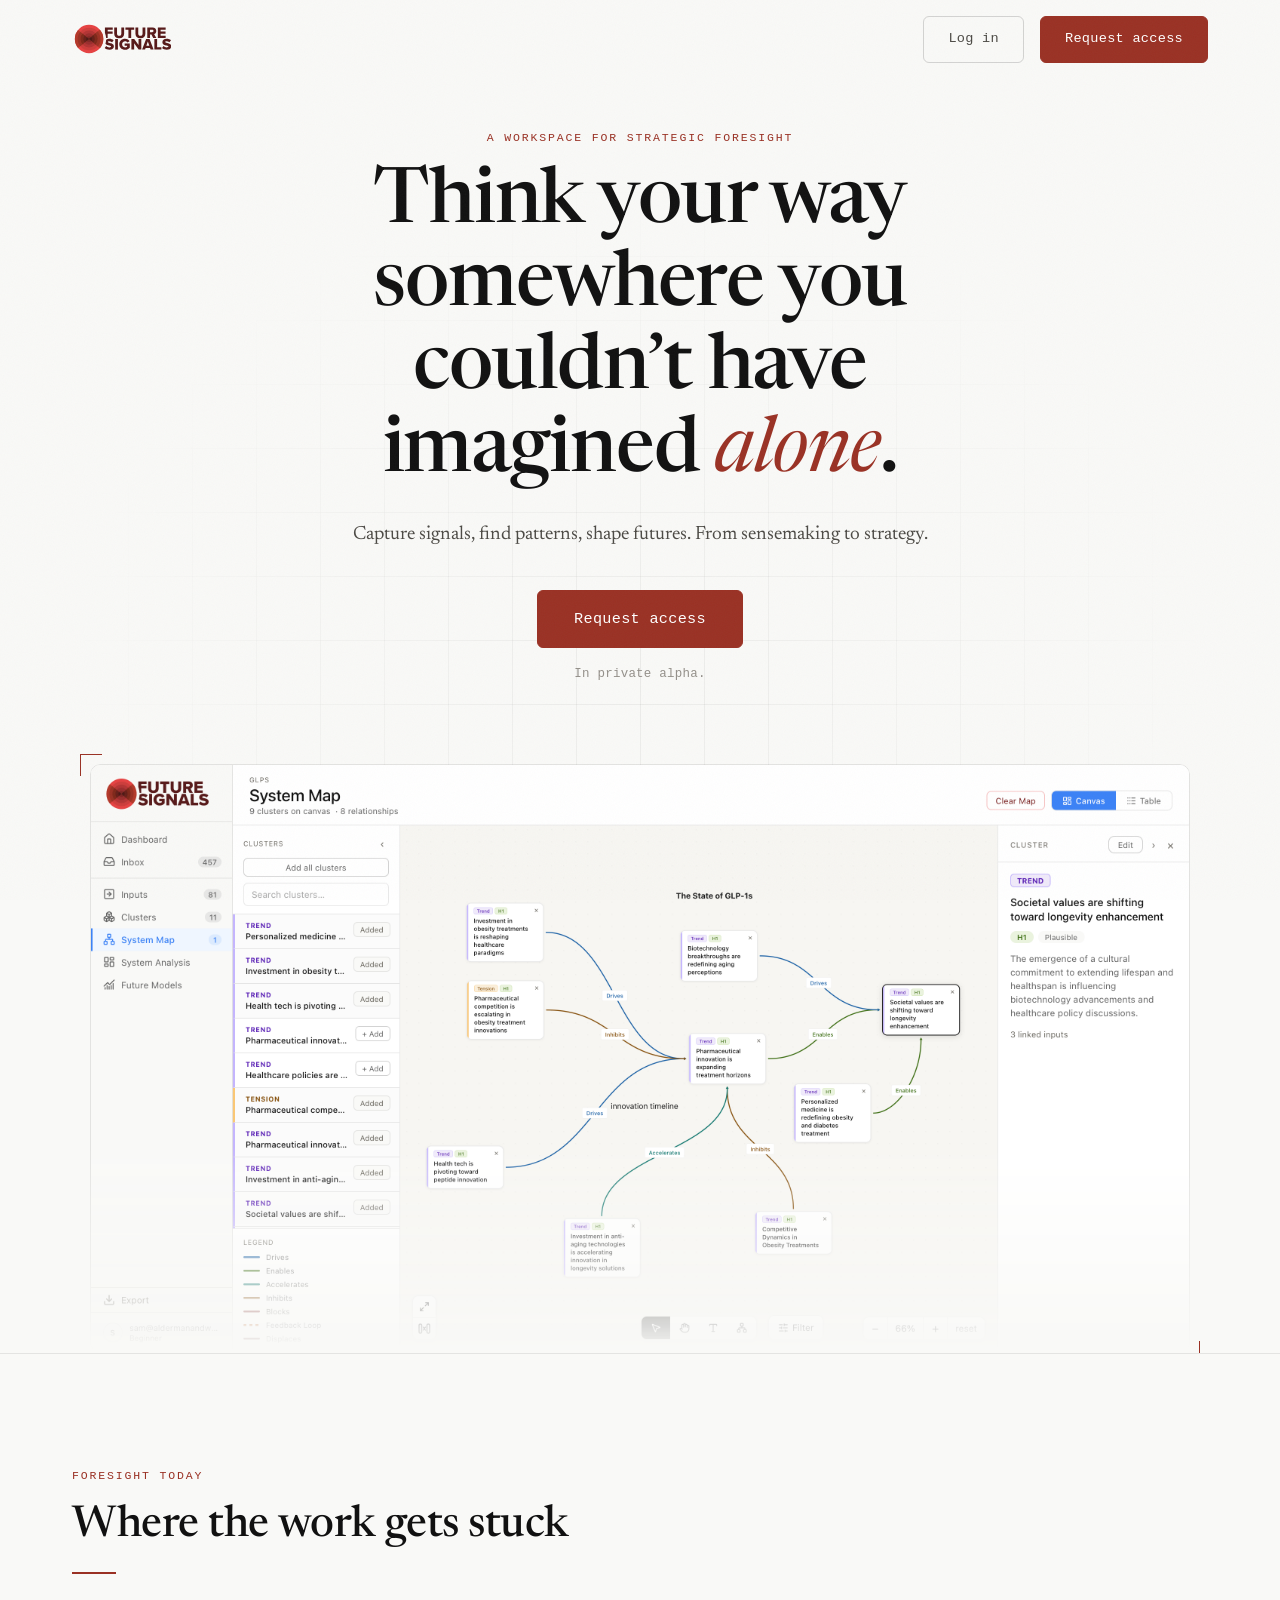
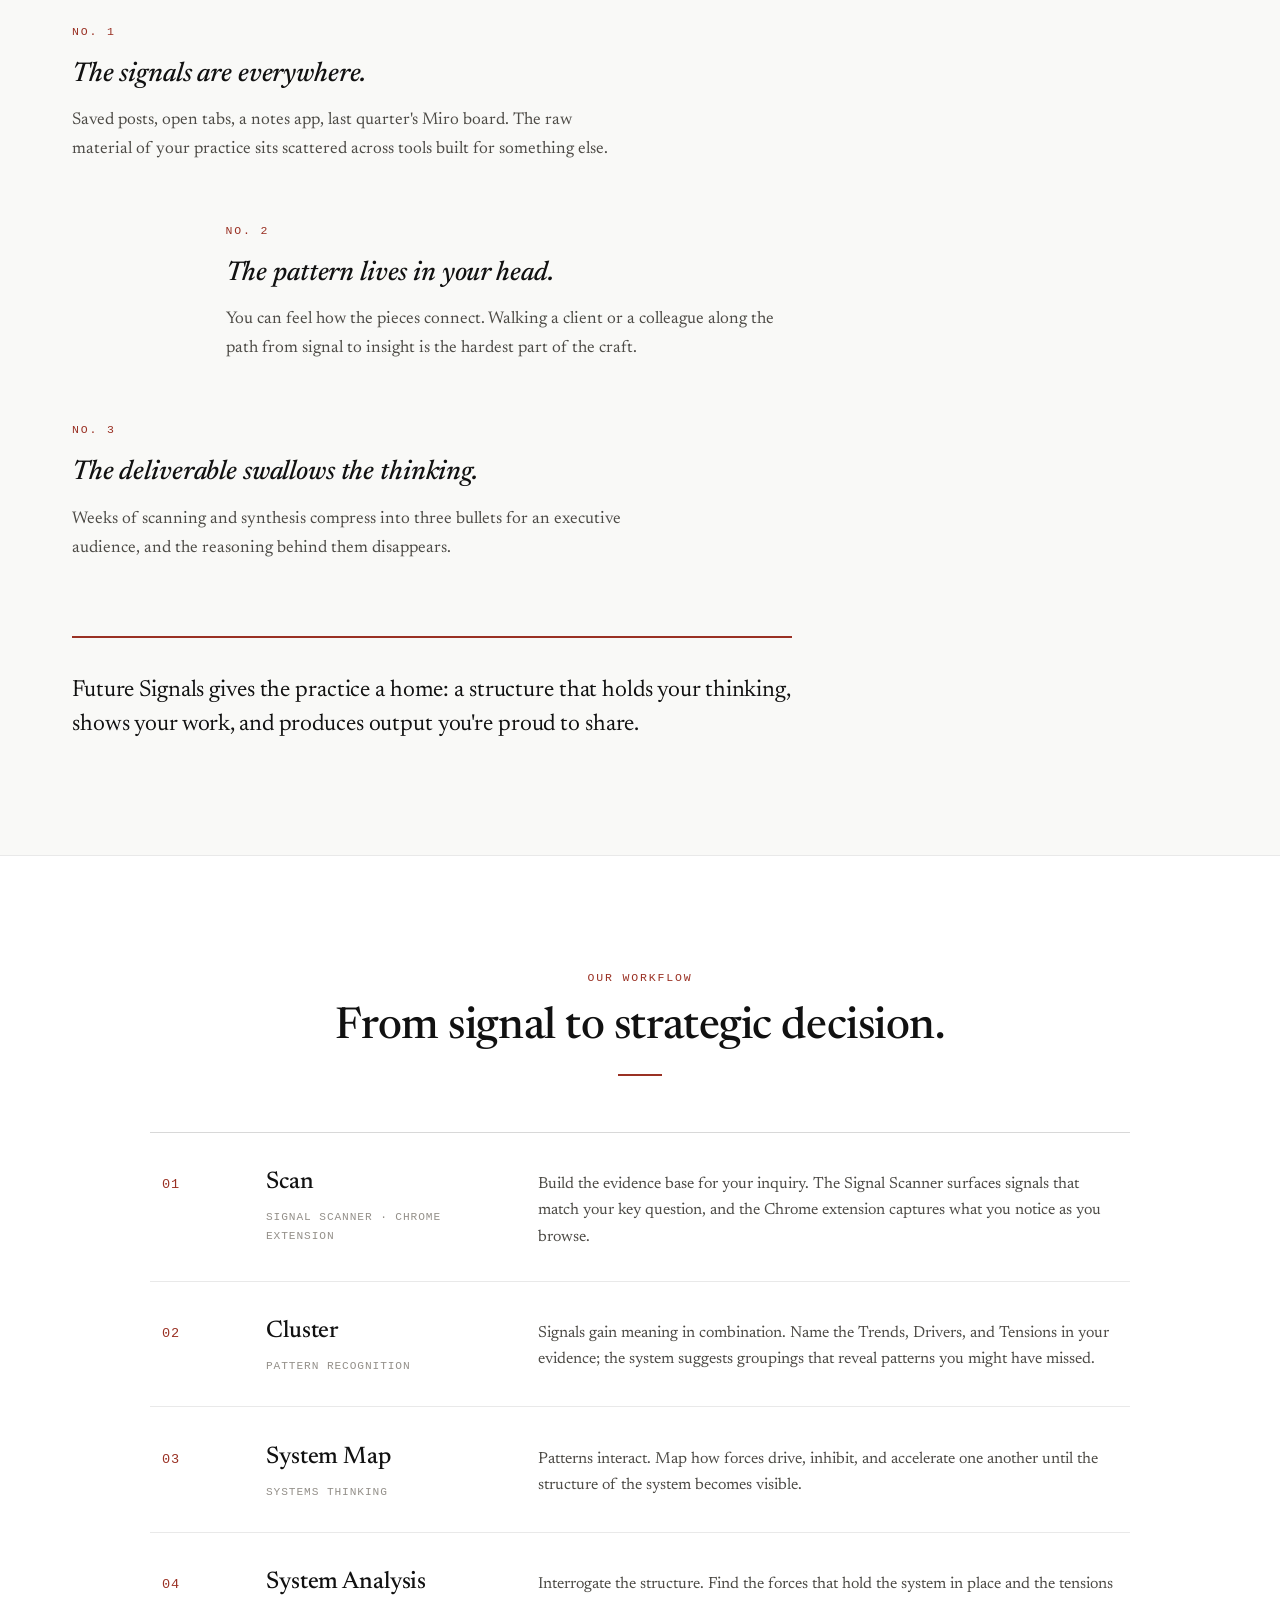
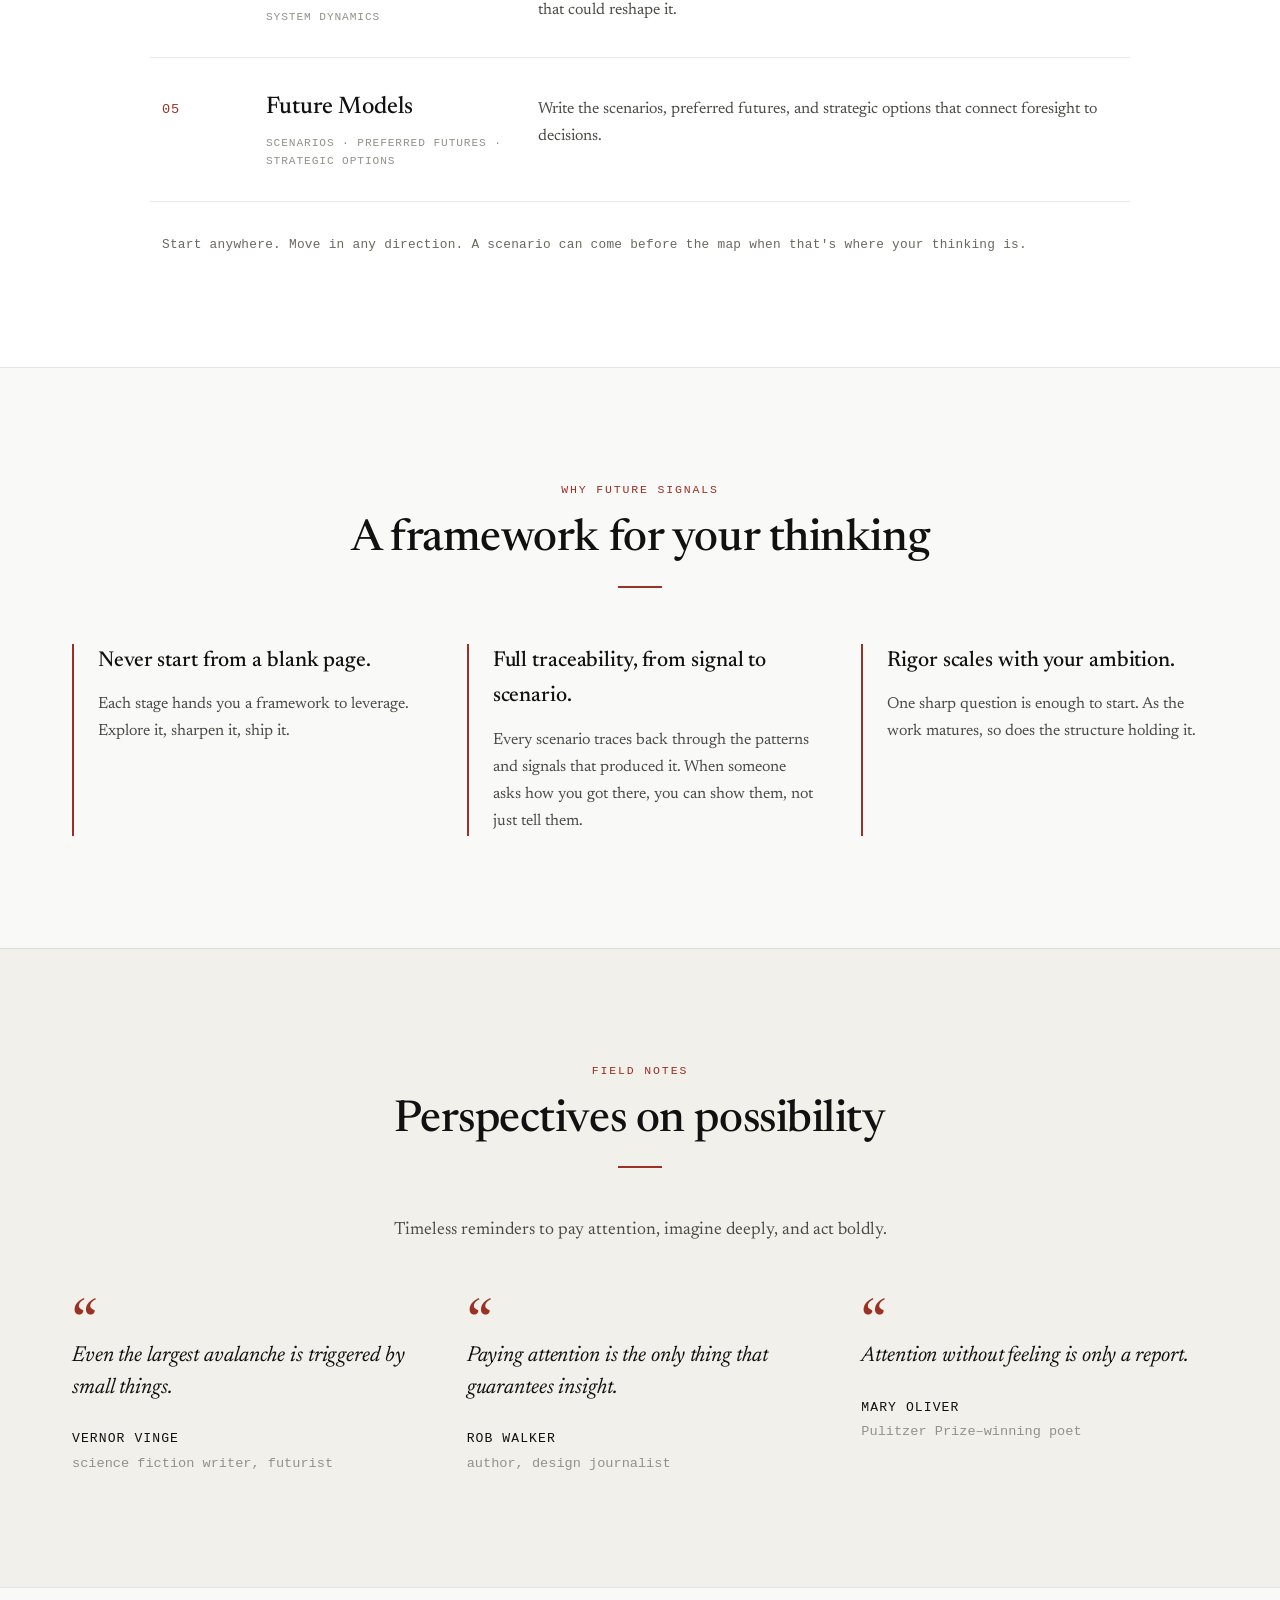
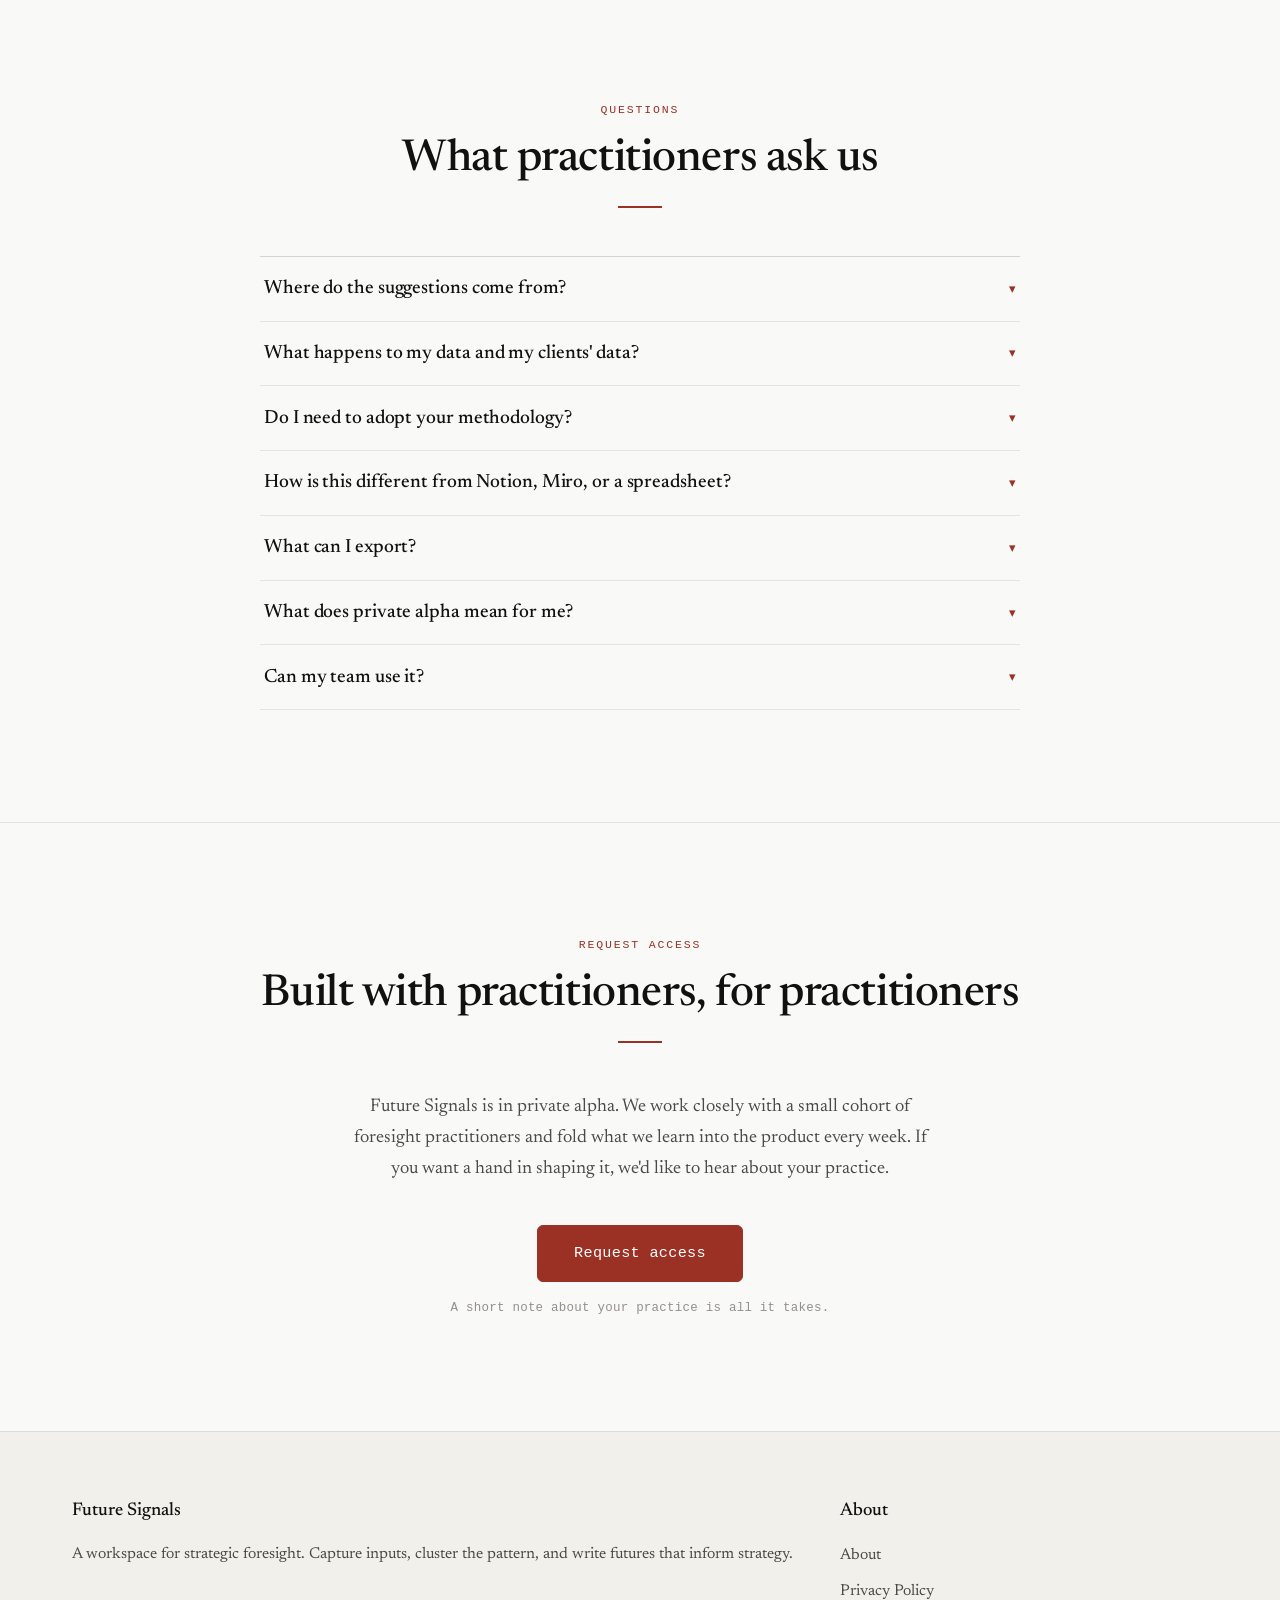
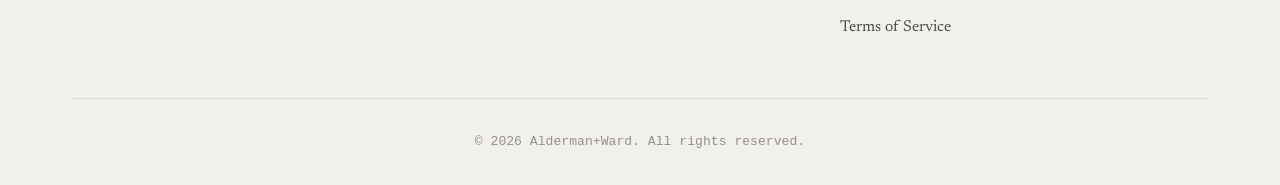
==== commit baf18e09: "Swap hero screenshot for updated system map view." ====
--- a/index.html
+++ b/index.html
@@ -115,7 +115,7 @@
         <div class="hero-image">
             <span class="frame-corner corner-tl"></span>
             <span class="frame-corner corner-br"></span>
-            <img src="images/futuresignals_screenshot.png" alt="Future Signals">
+            <img src="images/system_map_screenshot.png" alt="Future Signals">
         </div>
     </section>
 
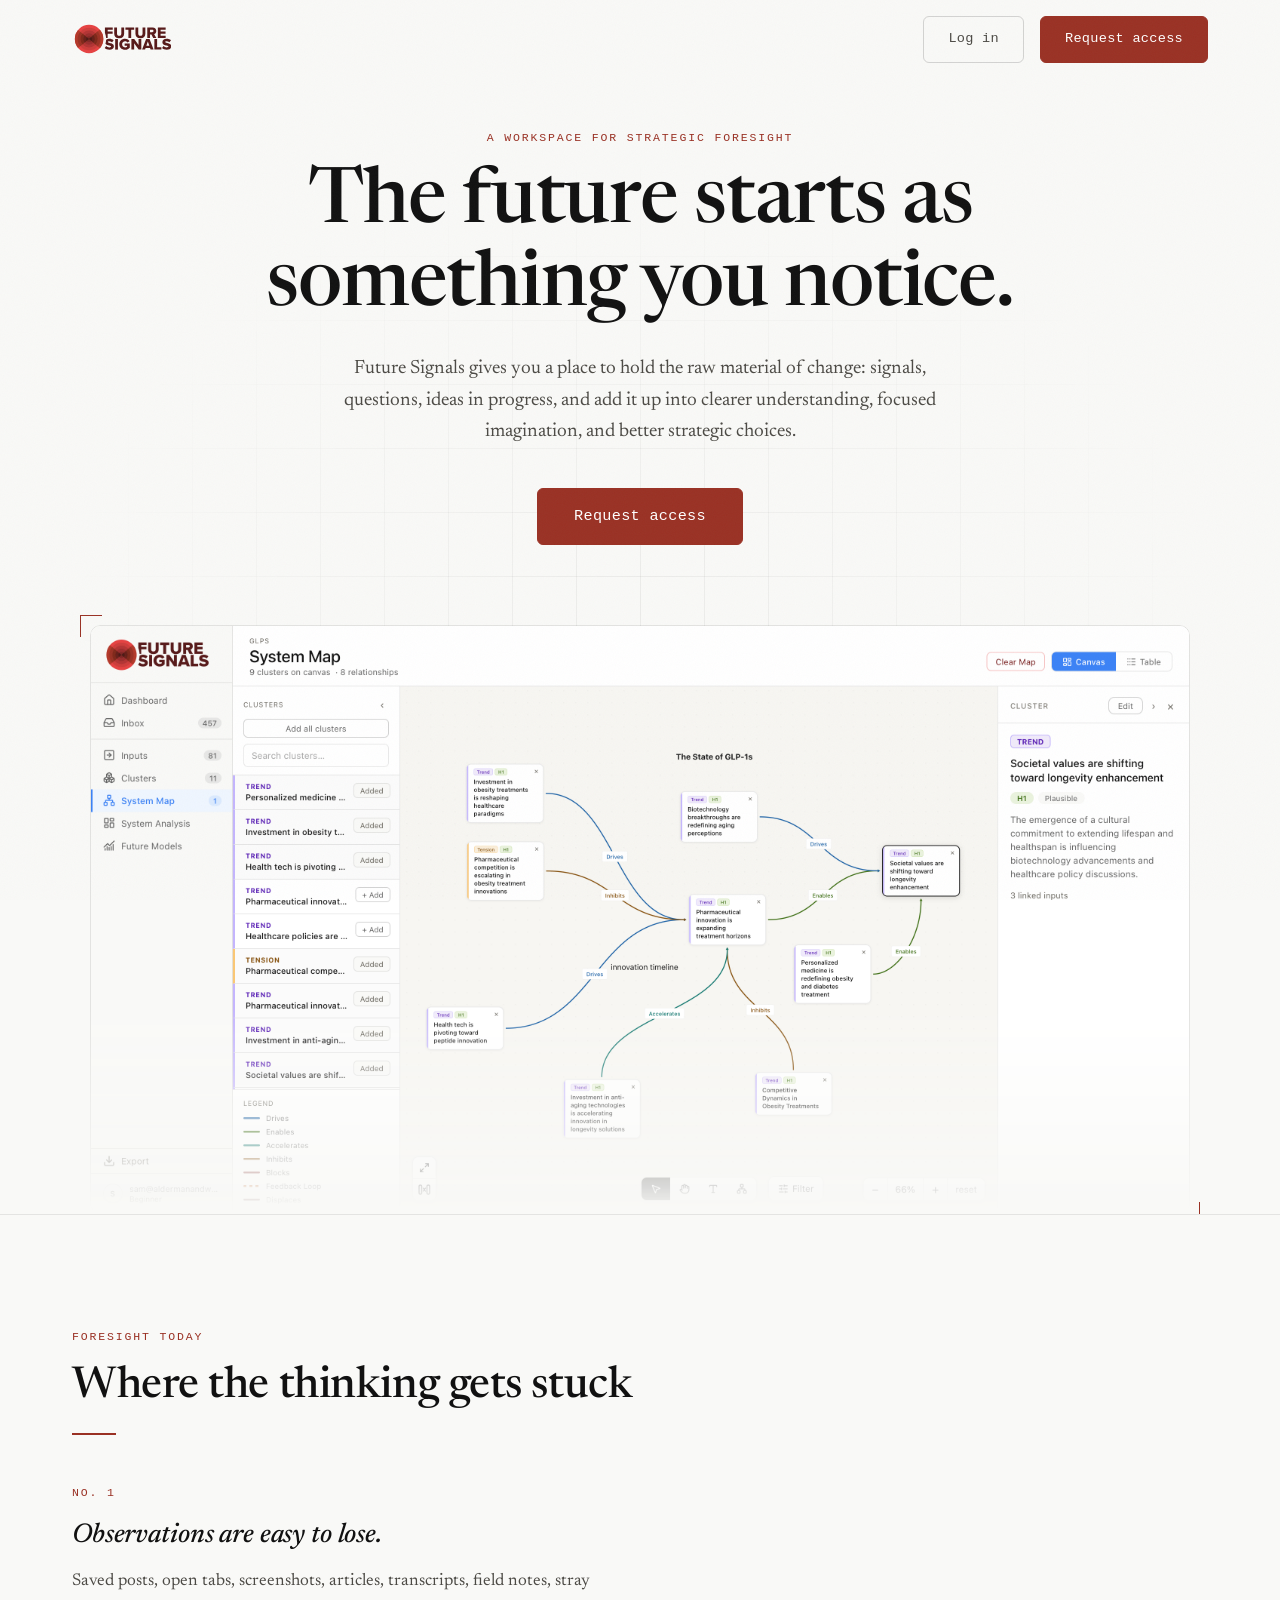
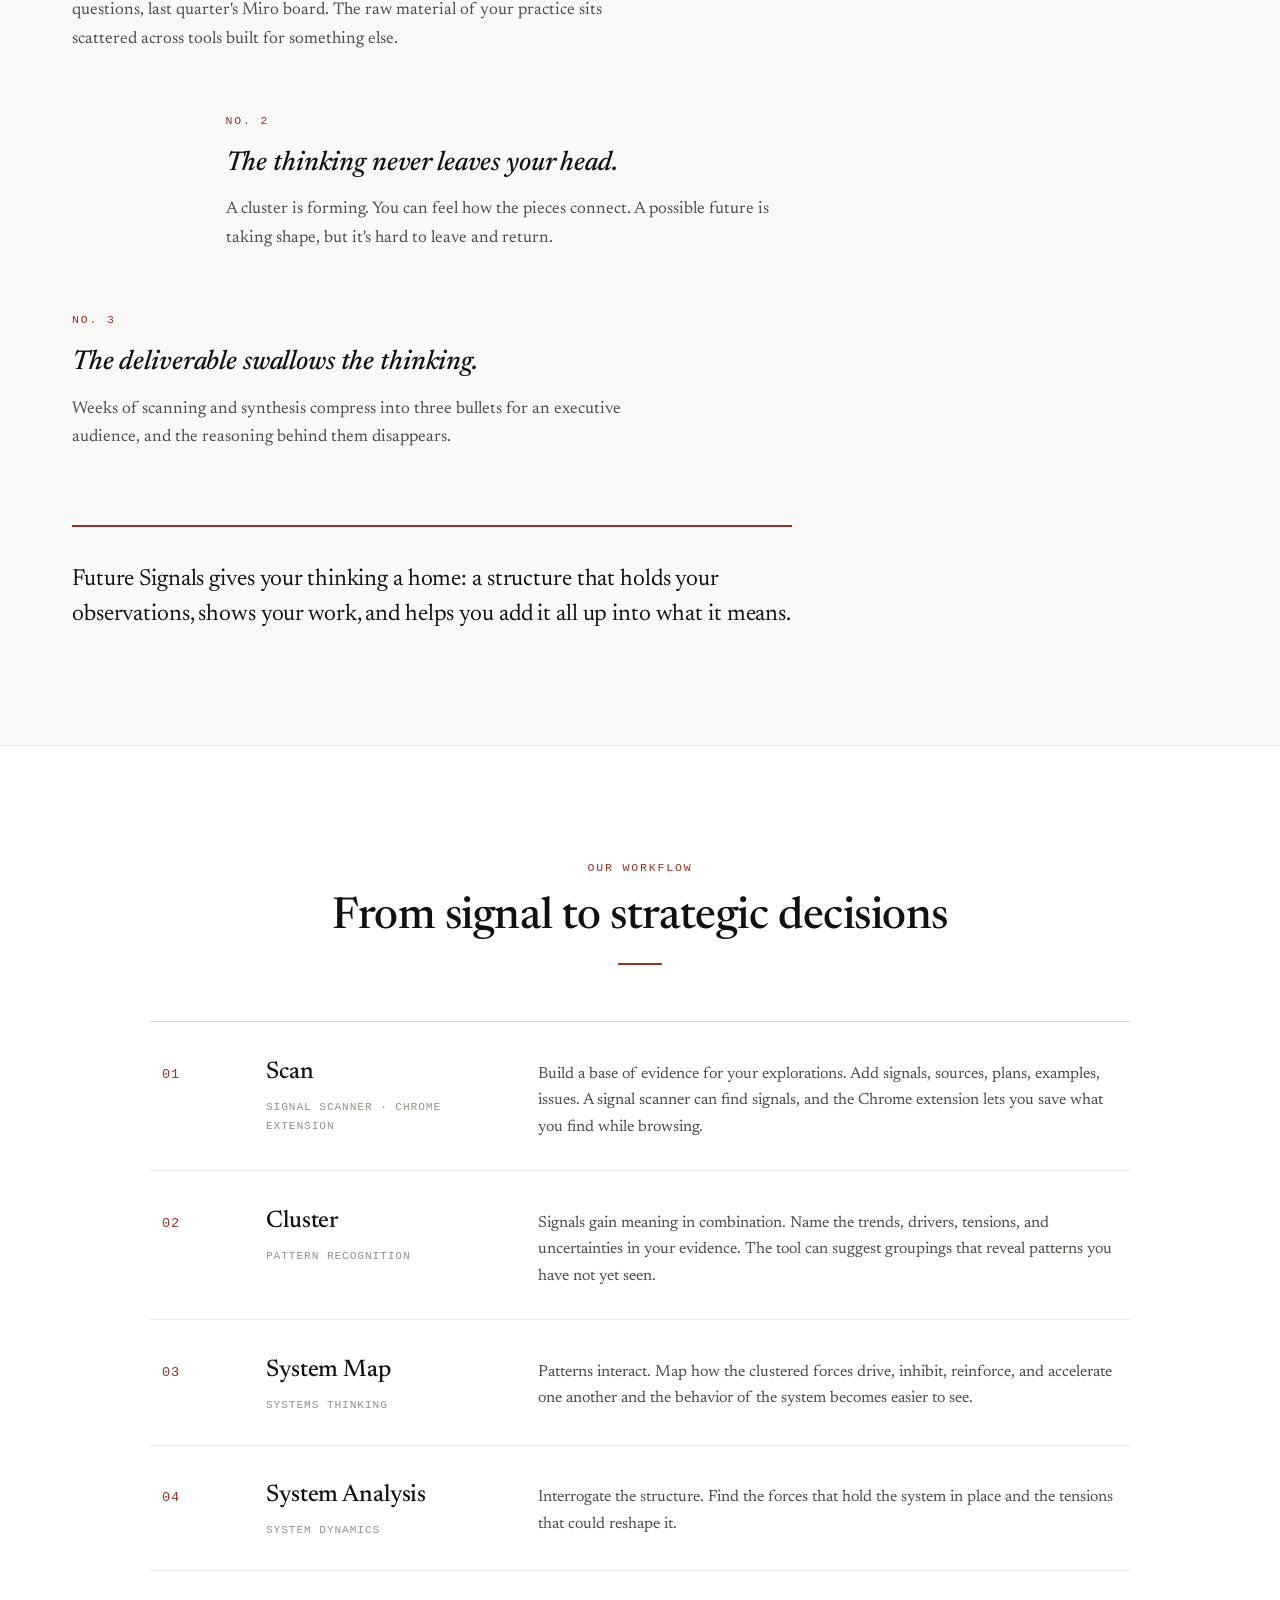
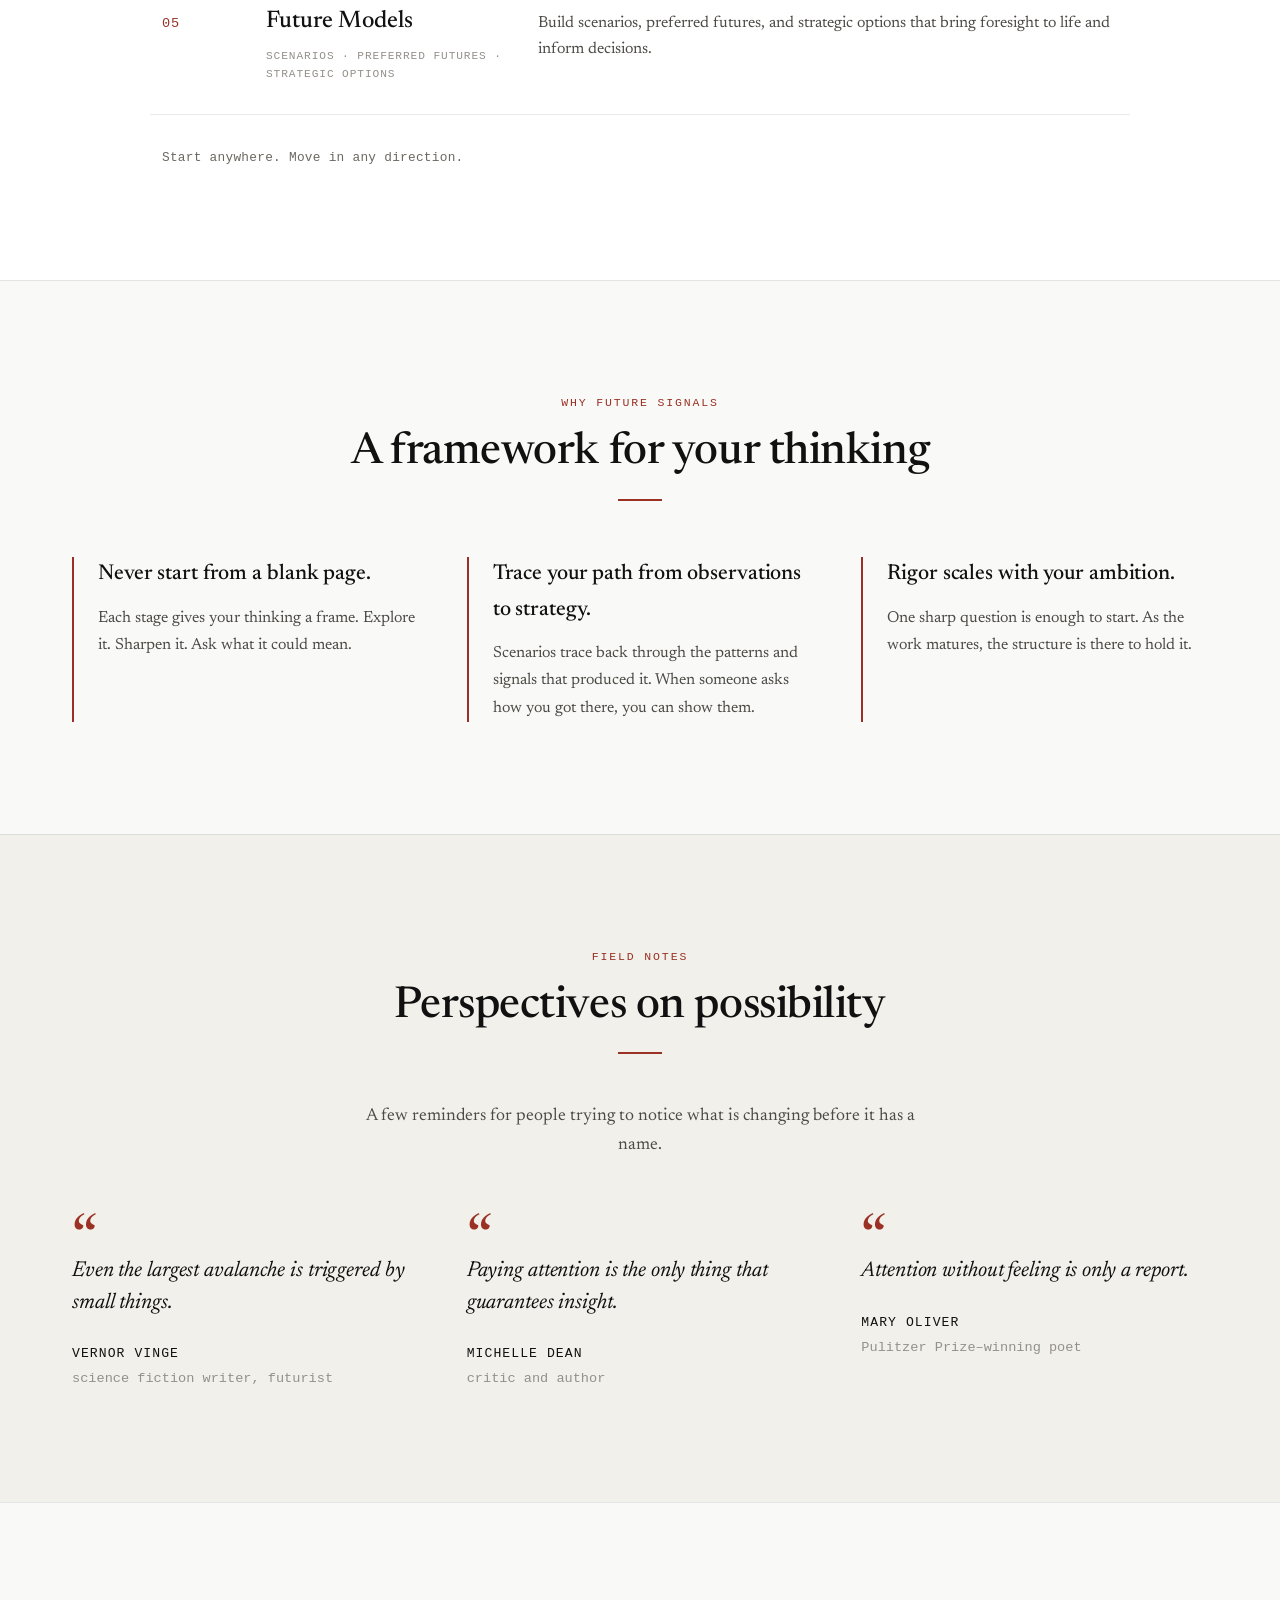
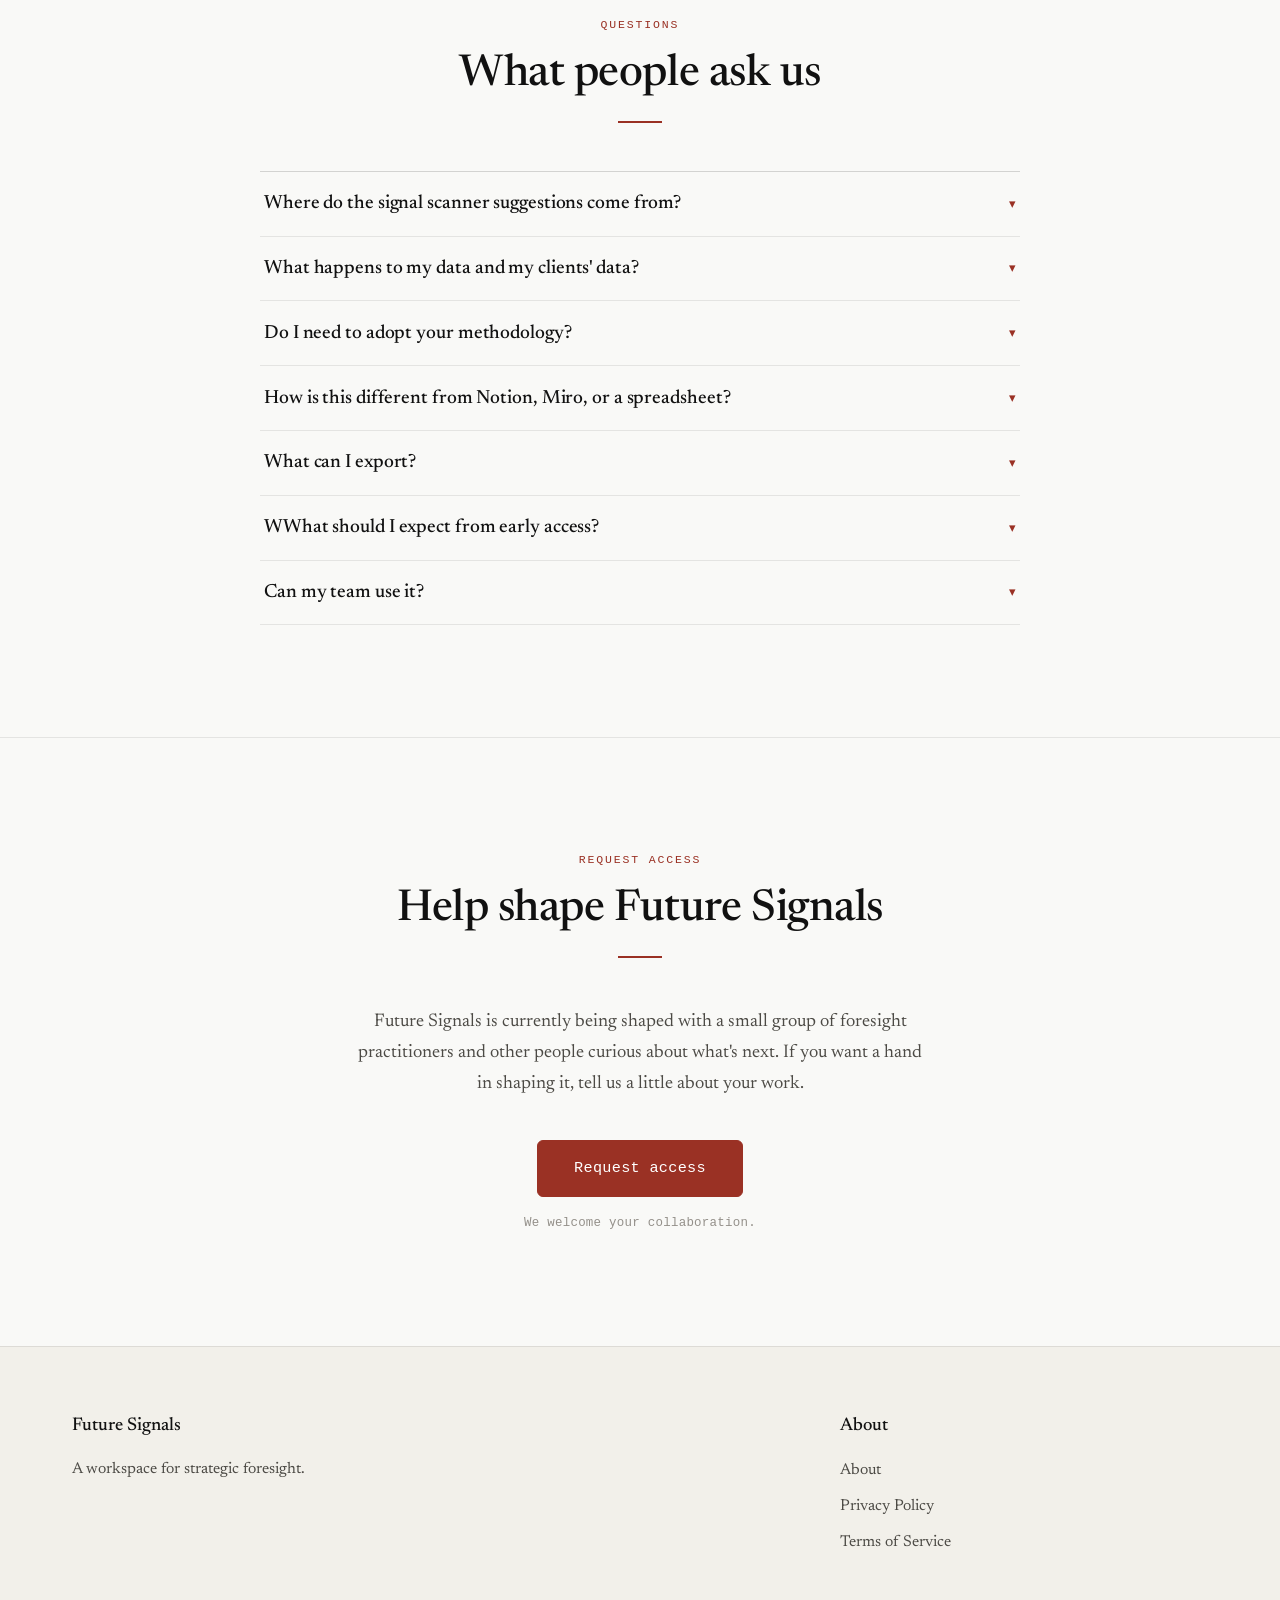
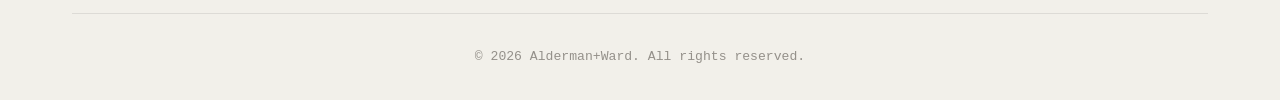
==== commit 86b5f234: "John's copy edits Co-Authored-By: Claude Opus 4.8 <noreply@anthropic.com>" ====
--- a/index.html
+++ b/index.html
@@ -5,10 +5,10 @@
     <meta charset="UTF-8">
     <meta name="viewport" content="width=device-width, initial-scale=1.0">
     <meta name="msvalidate.01" content="3B8CDDD50C1F13705FA0843382311620" />
-    <title>Future Signals — A Practice for Strategic Foresight</title>
+    <title>Future Signals — A workspace for strategic foresight</title>
     <!-- Primary SEO -->
     <meta name="description"
-        content="Future Signals is a workspace for strategic foresight. Turn observations into data, data into patterns, and patterns into futures that inform strategy." />
+        content="Future Signals is a workspace for strategic foresight. Turn observations into data, data into patterns, and patterns into futures." />
     <link rel="canonical" href="https://futuresignals.io/" />
     <meta name="robots" content="index, follow, max-image-preview:large, max-snippet:-1, max-video-preview:-1" />
 
@@ -17,7 +17,7 @@
     <meta property="og:site_name" content="Future Signals" />
     <meta property="og:title" content="Future Signals — A workspace for strategic foresight" />
     <meta property="og:description"
-        content="Turn observations into data, data into patterns, and patterns into futures that inform strategy." />
+        content="Turn observations into data, data into patterns, and patterns into futures." />
     <meta property="og:url" content="https://futuresignals.io/" />
     <meta property="og:image" content="https://futuresignals.io/images/og-future-signals.jpg" />
     <meta property="og:image:width" content="1200" />
@@ -27,7 +27,7 @@
     <meta name="twitter:card" content="summary_large_image" />
     <meta name="twitter:title" content="Future Signals — A workspace for strategic foresight" />
     <meta name="twitter:description"
-        content="Turn observations into data, data into patterns, and patterns into futures that inform strategy." />
+        content="Turn observations into data, data into patterns, and patterns into futures." />
     <meta name="twitter:image" content="https://futuresignals.io/images/og-future-signals.jpg" />
 
     <!-- PWA / UX niceties -->
@@ -106,11 +106,10 @@
     <section class="hero">
         <div class="hero-content">
             <span class="eyebrow">A workspace for strategic foresight</span>
-            <h1>Think your way somewhere you couldn&rsquo;t have imagined <em>alone</em>.</h1>
-            <p class="subtitle">Capture signals, find patterns, shape futures. From sensemaking to strategy.</p>
+            <h1>The future starts as something you notice.</h1>
+            <p class="subtitle">Future Signals gives you a place to hold the raw material of change: signals, questions, ideas in progress, and add it up into clearer understanding, focused imagination, and better strategic choices.</p>
             <a href="mailto:sam@aldermanandward.com?subject=Future%20Signals%20access%20request"
                 class="btn btn-primary">Request access</a>
-            <p class="hero-caption">In private alpha.</p>
         </div>
         <div class="hero-image">
             <span class="frame-corner corner-tl"></span>
@@ -123,20 +122,21 @@
     <section class="section needs">
         <div class="container">
             <span class="eyebrow fade-in">Foresight today</span>
-            <h2 class="section-title fade-in">Where the work gets stuck</h2>
+            <h2 class="section-title fade-in">Where the thinking gets stuck</h2>
             <div class="title-rule"></div>
             <div class="needs-list">
                 <div class="need-item fade-in">
                     <span class="need-number">No. 1</span>
-                    <h3>The signals are everywhere.</h3>
-                    <p>Saved posts, open tabs, a notes app, last quarter's Miro board. The raw material of
-                        your practice sits scattered across tools built for something else.</p>
+                    <h3>Observations are easy to lose.</h3>
+                    <p>Saved posts, open tabs, screenshots, articles, transcripts, field notes, stray questions, 
+                        last quarter's Miro board. The raw material of your practice sits scattered across tools 
+                        built for something else.</p>
                 </div>
                 <div class="need-item need-item-offset fade-in">
                     <span class="need-number">No. 2</span>
-                    <h3>The pattern lives in your head.</h3>
-                    <p>You can feel how the pieces connect. Walking a client or a colleague along the path
-                        from signal to insight is the hardest part of the craft.</p>
+                    <h3>The thinking never leaves your head.</h3>
+                    <p>A cluster is forming. You can feel how the pieces connect. A possible future is taking shape, 
+                        but it's hard to leave and return. </p>
                 </div>
                 <div class="need-item fade-in">
                     <span class="need-number">No. 3</span>
@@ -145,8 +145,8 @@
                         audience, and the reasoning behind them disappears.</p>
                 </div>
             </div>
-            <p class="needs-turn fade-in">Future Signals gives the practice a home: a structure that holds
-                your thinking, shows your work, and produces output you're proud to share.</p>
+            <p class="needs-turn fade-in">Future Signals gives your thinking a home: a structure that holds 
+                    your observations, shows your work, and helps you add it all up into what it means.</p>
         </div>
     </section>
 
@@ -154,7 +154,7 @@
     <section class="section practice">
         <div class="container">
             <span class="eyebrow fade-in">Our workflow</span>
-            <h2 class="section-title fade-in">From signal to strategic decision.</h2>
+            <h2 class="section-title fade-in">From signal to strategic decisions</h2>
             <div class="title-rule"></div>
             <div class="practice-list">
                 <div class="practice-row fade-in">
@@ -163,9 +163,9 @@
                         <h3 class="practice-name">Scan</h3>
                         <span class="practice-feature">Signal Scanner &middot; Chrome extension</span>
                     </div>
-                    <p class="practice-desc">Build the evidence base for your inquiry. The Signal Scanner
-                        surfaces signals that match your key question, and the Chrome extension captures
-                        what you notice as you browse.</p>
+                    <p class="practice-desc">Build a base of evidence for your explorations. 
+                        Add signals, sources, plans, examples, issues. A signal scanner can find signals, 
+                        and the Chrome extension lets you save what you find while browsing.</p>
                 </div>
                 <div class="practice-row fade-in">
                     <span class="practice-number">02</span>
@@ -173,9 +173,9 @@
                         <h3 class="practice-name">Cluster</h3>
                         <span class="practice-feature">Pattern recognition</span>
                     </div>
-                    <p class="practice-desc">Signals gain meaning in combination. Name the Trends, Drivers,
-                        and Tensions in your evidence; the system suggests groupings that reveal patterns you might have
-                        missed.</p>
+                    <p class="practice-desc">Signals gain meaning in combination. Name the trends, 
+                        drivers, tensions, and uncertainties in your evidence. The tool can suggest groupings 
+                        that reveal patterns you have not yet seen.</p>
                 </div>
                 <div class="practice-row fade-in">
                     <span class="practice-number">03</span>
@@ -183,8 +183,8 @@
                         <h3 class="practice-name">System Map</h3>
                         <span class="practice-feature">Systems thinking</span>
                     </div>
-                    <p class="practice-desc">Patterns interact. Map how forces drive, inhibit, and
-                        accelerate one another until the structure of the system becomes visible.</p>
+                    <p class="practice-desc">Patterns interact. Map how the clustered forces drive, inhibit, 
+                        reinforce, and accelerate one another and the behavior of the system becomes easier to see.</p>
                 </div>
                 <div class="practice-row fade-in">
                     <span class="practice-number">04</span>
@@ -202,12 +202,11 @@
                         <span class="practice-feature">Scenarios &middot; Preferred Futures &middot; Strategic
                             Options</span>
                     </div>
-                    <p class="practice-desc">Write the scenarios, preferred futures, and strategic options
-                        that connect foresight to decisions.</p>
-                </div>
-            </div>
-            <p class="practice-note fade-in">Start anywhere. Move in any direction. A scenario can come
-                before the map when that's where your thinking is.</p>
+                    <p class="practice-desc">Build scenarios, preferred futures, and strategic options that 
+                        bring foresight to life and inform decisions.</p>
+                </div>
+            </div>
+            <p class="practice-note fade-in">Start anywhere. Move in any direction.</p>
         </div>
     </section>
 
@@ -220,16 +219,16 @@
             <div class="principles-grid">
                 <div class="principle fade-in">
                     <h3>Never start from a blank page.</h3>
-                    <p>Each stage hands you a framework to leverage. Explore it, sharpen it, ship it.</p>
+                    <p>Each stage gives your thinking a frame. Explore it. Sharpen it. Ask what it could mean.</p>
                 </div>
                 <div class="principle fade-in">
-                    <h3>Full traceability, from signal to scenario.</h3>
-                    <p>Every scenario traces back through the patterns and signals that produced it. 
-                        When someone asks how you got there, you can show them, not just tell them.</p>
+                    <h3>Trace your path from observations to strategy.</h3>
+                    <p>Scenarios trace back through the patterns and signals that produced it. 
+                        When someone asks how you got there, you can show them.</p>
                 </div>
                 <div class="principle fade-in">
                     <h3>Rigor scales with your ambition.</h3>
-                    <p>One sharp question is enough to start. As the work matures, so does the structure holding it.</p>
+                    <p>One sharp question is enough to start. As the work matures, the structure is there to hold it.</p>
                 </div>
             </div>
         </div>
@@ -241,8 +240,7 @@
             <span class="eyebrow fade-in">Field notes</span>
             <h2 class="section-title fade-in">Perspectives on possibility</h2>
             <div class="title-rule"></div>
-            <p class="section-subtitle fade-in">Timeless reminders to pay attention, imagine deeply, and act
-                boldly.</p>
+            <p class="section-subtitle fade-in">A few reminders for people trying to notice what is changing before it has a name.</p>
             <div class="testimonials">
                 <div class="testimonial fade-in">
                     <p class="testimonial-text">Even the largest avalanche is triggered by small things.</p>
@@ -257,8 +255,8 @@
                     <p class="testimonial-text">Paying attention is the only thing that guarantees insight.</p>
                     <div class="testimonial-author">
                         <div class="author-info">
-                            <h4>Rob Walker</h4>
-                            <p>author, design journalist</p>
+                            <h4>Michelle Dean</h4>
+                            <p>critic and author</p>
                         </div>
                     </div>
                 </div>
@@ -279,18 +277,19 @@
     <section class="section faq">
         <div class="container">
             <span class="eyebrow fade-in">Questions</span>
-            <h2 class="section-title fade-in">What practitioners ask us</h2>
+            <h2 class="section-title fade-in">What people ask us</h2>
             <div class="title-rule"></div>
             <div class="faq-container">
                 <div class="faq-item fade-in">
                     <button class="faq-question" aria-expanded="false">
-                        Where do the suggestions come from?
-                        <span class="faq-icon">&#9662;</span>
-                    </button>
-                    <div class="faq-answer">
-                        <p>The Signal Scanner scores sources against your key question, and clustering
-                            algorithms propose groupings. Every suggestion waits for you to confirm it, edit
-                            it, or promote it before it becomes part of your project. The thinking is yours.</p>
+                        Where do the signal scanner suggestions come from?
+                        <span class="faq-icon">&#9662;</span>
+                    </button>
+                    <div class="faq-answer">
+                        <p>Future Signals uses your project question, saved signals, and working context 
+                            to suggest relevant signals, clusters, and patterns. Every suggestion waits for you 
+                            to confirm it, edit it, or promote it before it becomes part of your project. 
+                            The thinking is yours.</p>
                     </div>
                 </div>
                 <div class="faq-item fade-in">
@@ -299,9 +298,10 @@
                         <span class="faq-icon">&#9662;</span>
                     </button>
                     <div class="faq-answer">
-                        <p>Your projects are private to your workspace. Inputs, clusters, maps, and future
-                            models are visible only to you, and we never use your work to train
-                            machine-learning models.</p>
+                        <p>Your project materials stay inside your account and are not used to train public 
+                        models. If you are working with sensitive client material, treat Future Signals as you 
+                        would any research system: use appropriate judgment about what you upload, who has access, 
+                        and what belongs in the project record.</p>
                     </div>
                 </div>
                 <div class="faq-item fade-in">
@@ -310,9 +310,9 @@
                         <span class="faq-icon">&#9662;</span>
                     </button>
                     <div class="faq-answer">
-                        <p>The five stages give your work structure; how you think inside them is up to you.
-                            Start anywhere, move in any direction, and bring your own vocabulary. A scenario
-                            can come before a system map when that's where your thinking is.</p>
+                        <p>No. Future Signals gives you structure, not doctrine. The workflow has a shape, 
+                        but the work can stay flexible. You can follow the stages in order, or use the parts 
+                        that help as your inquiry develops.</p>
                     </div>
                 </div>
                 <div class="faq-item fade-in">
@@ -321,9 +321,9 @@
                         <span class="faq-icon">&#9662;</span>
                     </button>
                     <div class="faq-answer">
-                        <p>A general-purpose workspace holds what you collect. Future Signals also holds the
-                            reasoning: every future traces back through the patterns and signals that produced
-                            it, so the path from observation to conclusion stays visible.</p>
+                        <p>Those tools can hold material. Future Signals carries the reasoning for why they are 
+                            there together. Signals connect to clusters. Clusters connect to maps. Maps connect 
+                            to scenarios. Scenarios connect to implications and strategic options.</p>
                     </div>
                 </div>
                 <div class="faq-item fade-in">
@@ -334,17 +334,18 @@
                     <div class="faq-answer">
                         <p>Every project exports as structured Markdown: inputs, clusters, the system map,
                             analysis, and future models. Shape it into your own decks, reports, and briefings.
-                            More output formats ship in beta.</p>
-                    </div>
-                </div>
-                <div class="faq-item fade-in">
-                    <button class="faq-question" aria-expanded="false">
-                        What does private alpha mean for me?
-                        <span class="faq-icon">&#9662;</span>
-                    </button>
-                    <div class="faq-answer">
-                        <p>Free while we build, rough edges included. Alpha practitioners get a direct line to
-                            the founders, and what you tell us shapes the product week to week.</p>
+                            We're currently working on more presentation-friendly export formats.</p>
+                    </div>
+                </div>
+                <div class="faq-item fade-in">
+                    <button class="faq-question" aria-expanded="false">
+                        WWhat should I expect from early access?
+                        <span class="faq-icon">&#9662;</span>
+                    </button>
+                    <div class="faq-answer">
+                        <p>Future Signals is still being shaped with a small group of early users. Some parts 
+                        will change as we learn, and some edges may be rough. You’ll have a direct line to us 
+                        as we build, and a real voice in what comes next.</p>
                     </div>
                 </div>
                 <div class="faq-item fade-in">
@@ -353,7 +354,7 @@
                         <span class="faq-icon">&#9662;</span>
                     </button>
                     <div class="faq-answer">
-                        <p>Workspaces are single-practitioner today. Collaboration is on the roadmap; tell us
+                        <p>Workspaces are single-user today. Collaboration is on the roadmap; tell us
                             how your team works and you'll help us build it right.</p>
                     </div>
                 </div>
@@ -365,15 +366,15 @@
     <section class="section closing">
         <div class="container">
             <span class="eyebrow fade-in">Request access</span>
-            <h2 class="section-title fade-in">Built with practitioners, for practitioners</h2>
-            <div class="title-rule"></div>
-            <p class="closing-copy fade-in">Future Signals is in private alpha. We work closely with a small
-                cohort of foresight practitioners and fold what we learn into the product every week. If you
-                want a hand in shaping it, we'd like to hear about your practice.</p>
+            <h2 class="section-title fade-in">Help shape Future Signals</h2>
+            <div class="title-rule"></div>
+            <p class="closing-copy fade-in">Future Signals is currently being shaped with a small group of 
+            foresight practitioners and other people curious about what's next. If you want a hand in shaping it, 
+            tell us a little about your work.</p>
             <div class="closing-cta fade-in">
                 <a href="mailto:sam@aldermanandward.com?subject=Future%20Signals%20access%20request"
                     class="btn btn-primary">Request access</a>
-                <p class="closing-caption">A short note about your practice is all it takes.</p>
+                <p class="closing-caption">We welcome your collaboration.</p>
             </div>
         </div>
     </section>
@@ -384,8 +385,7 @@
             <div class="footer-content">
                 <div class="footer-section">
                     <h3>Future Signals</h3>
-                    <p>A workspace for strategic foresight. Capture inputs, cluster the pattern,
-                        and write futures that inform strategy.</p>
+                    <p>A workspace for strategic foresight.</p>
                 </div>
                 <div class="footer-section">
                     <h3>About</h3>
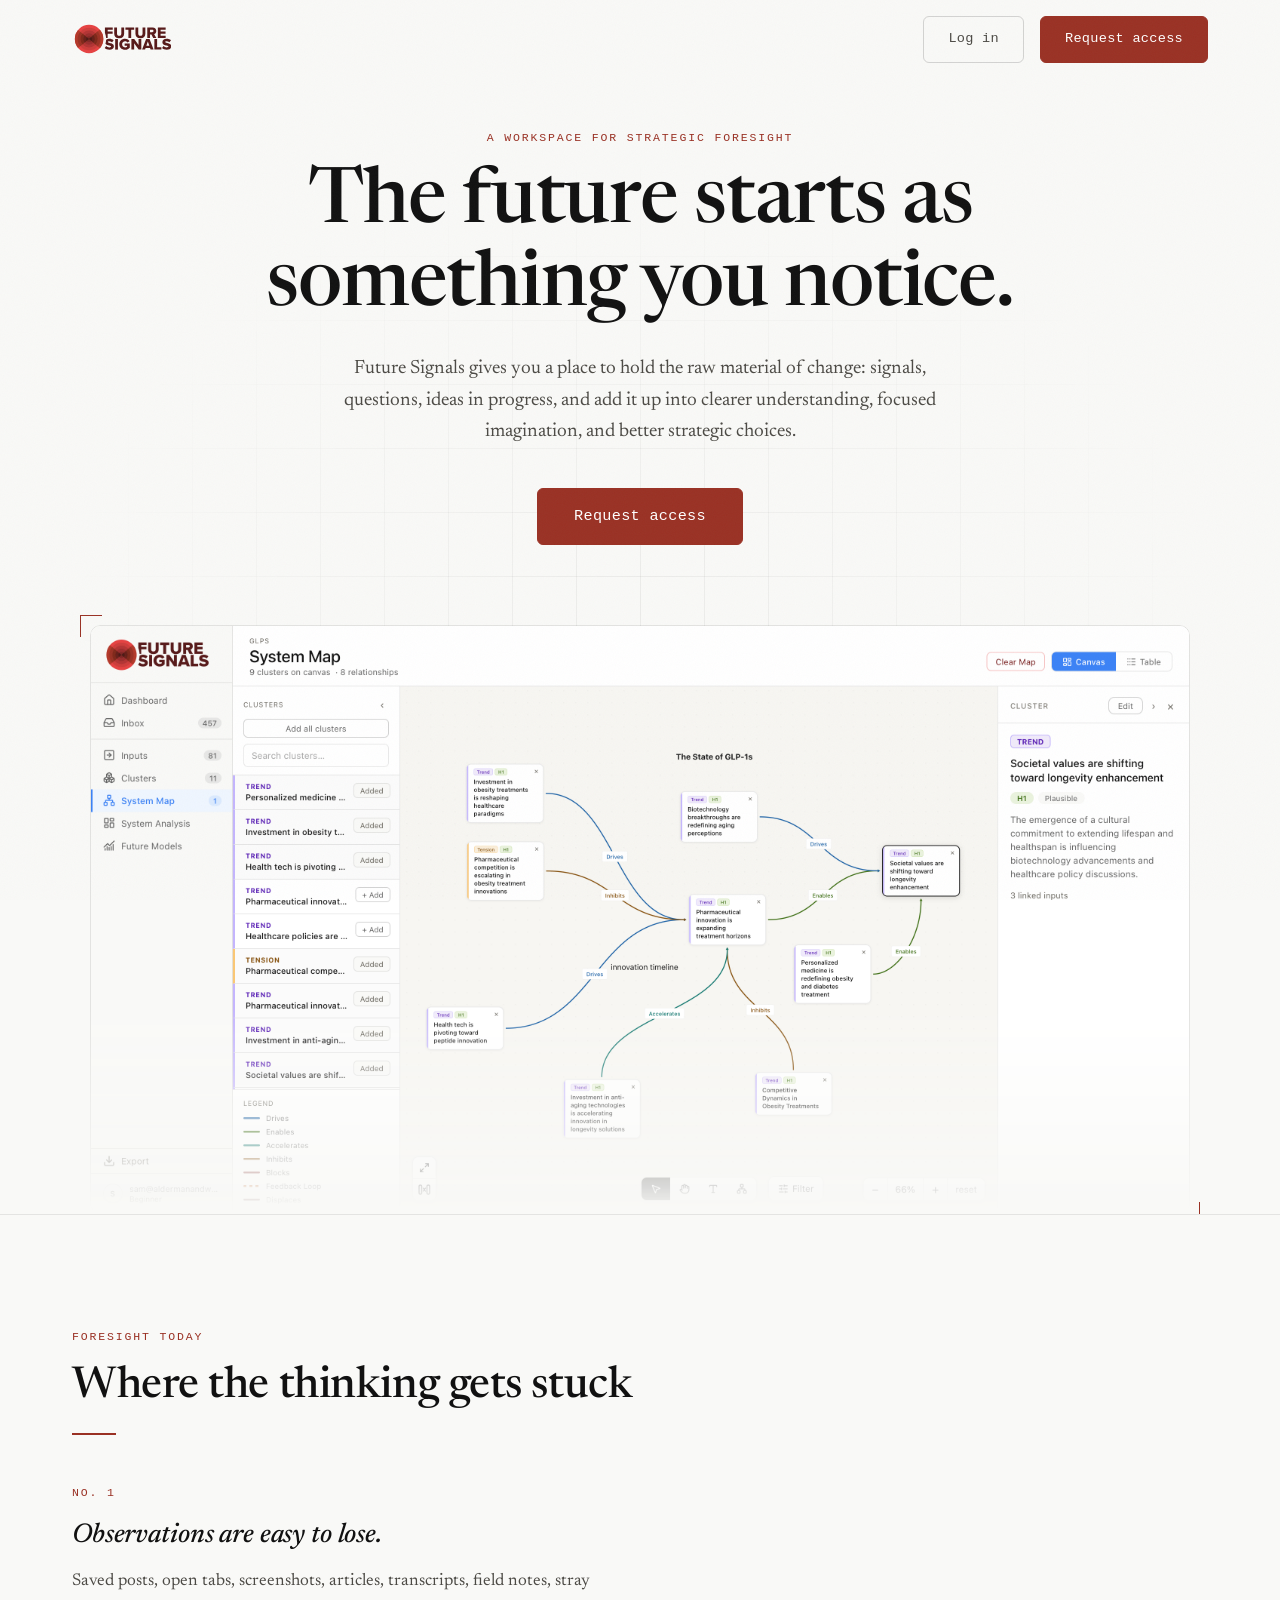
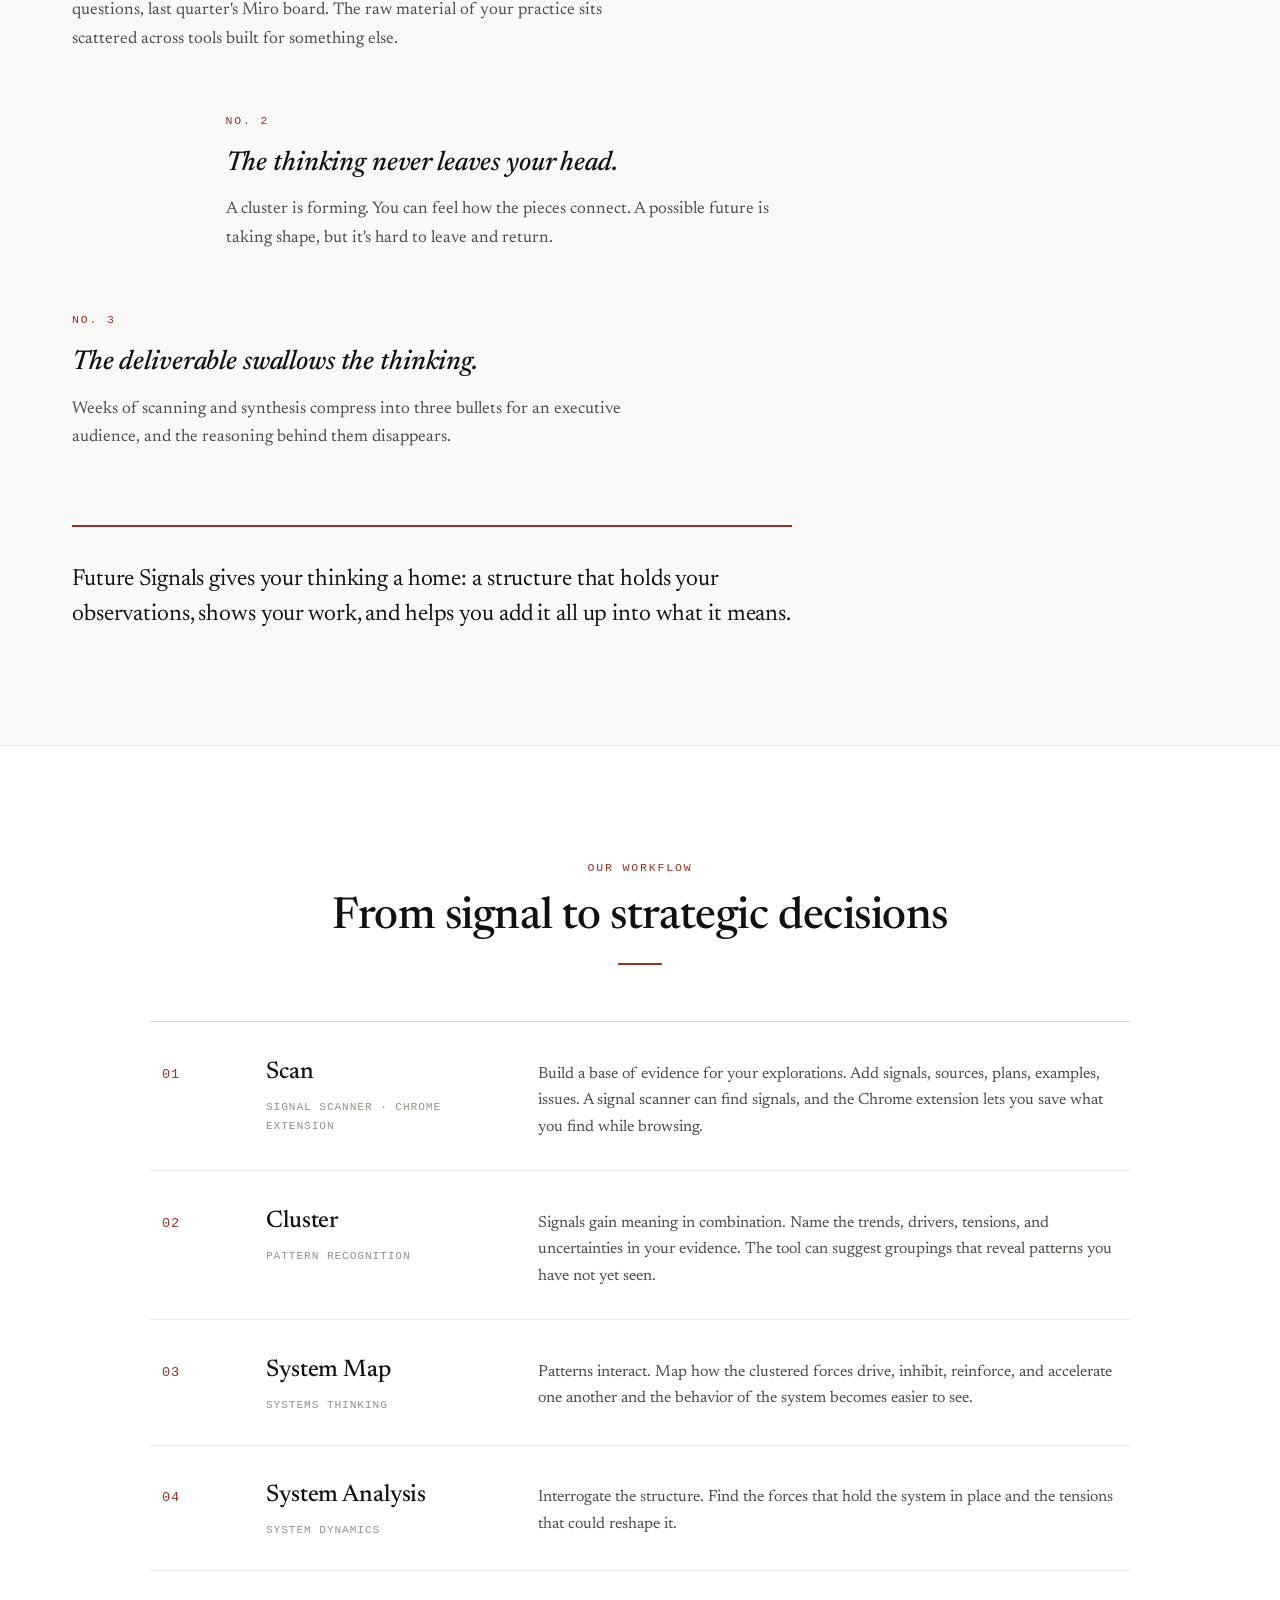
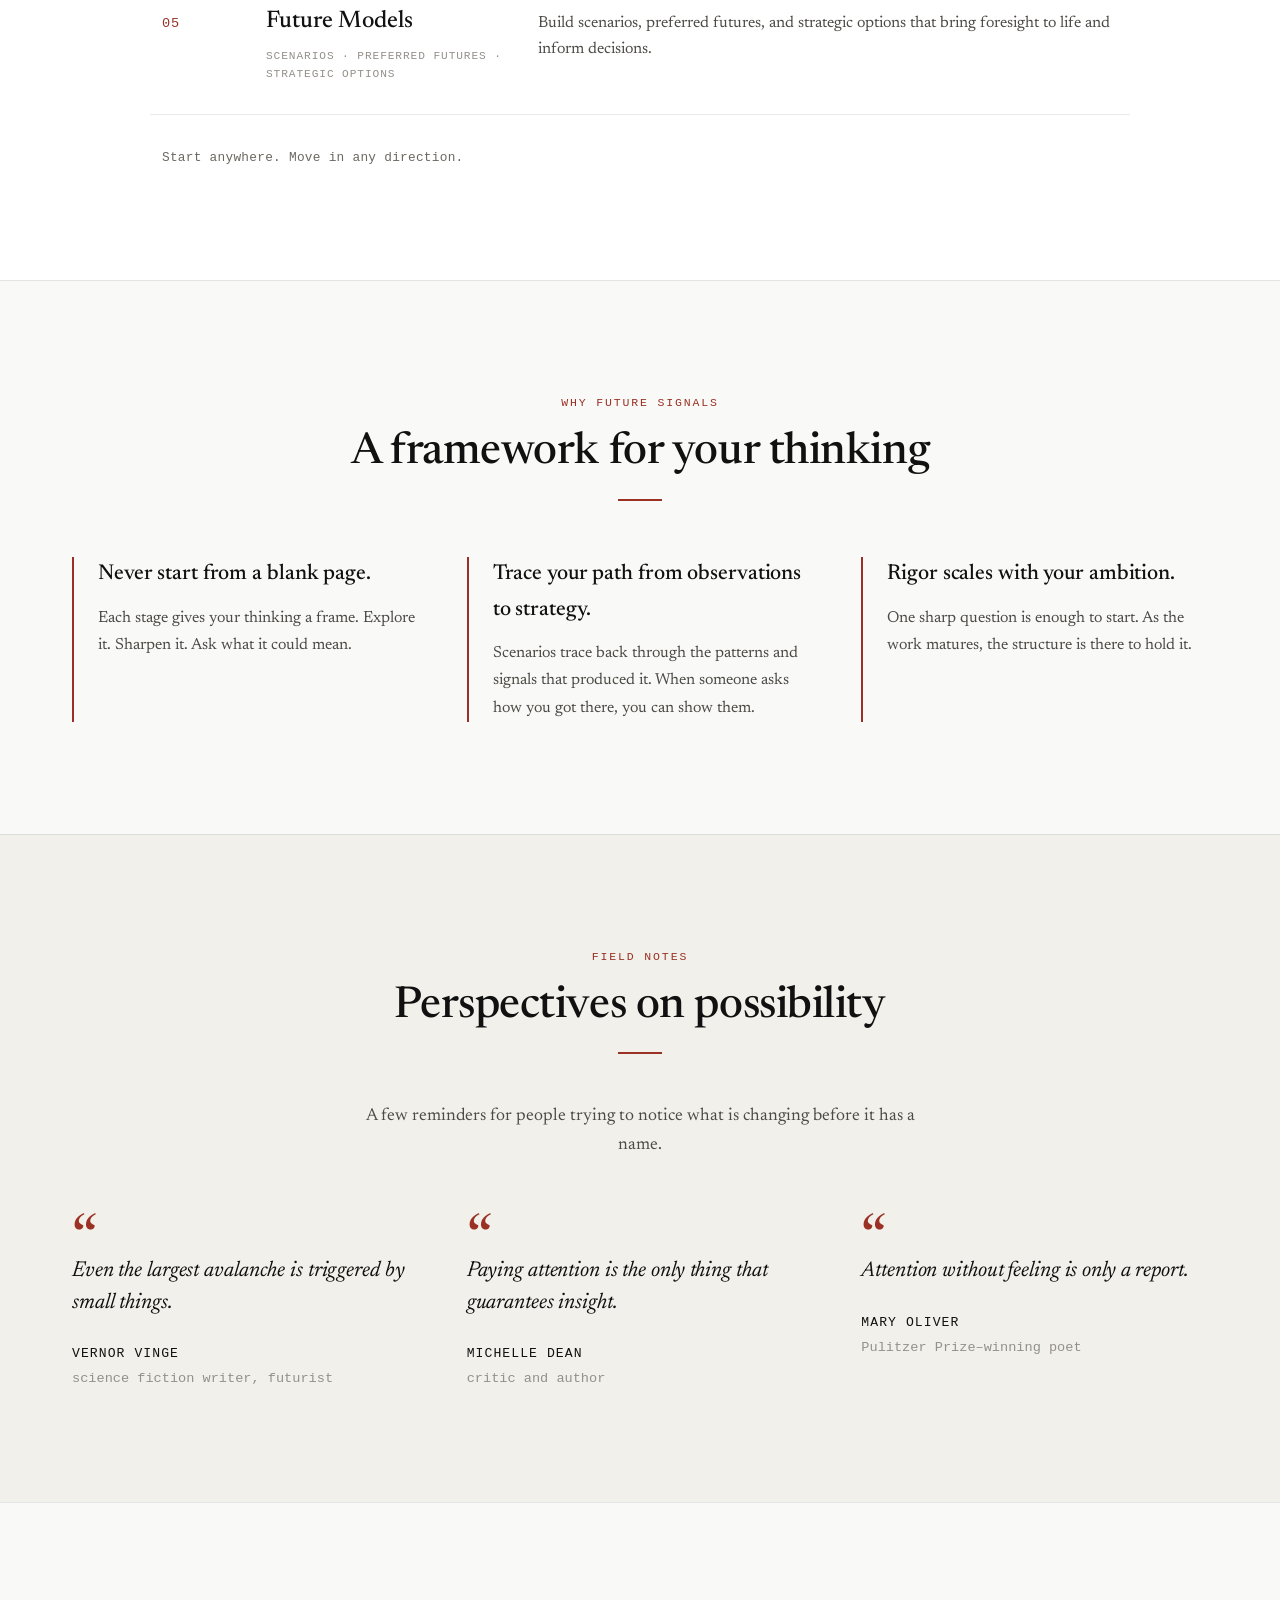
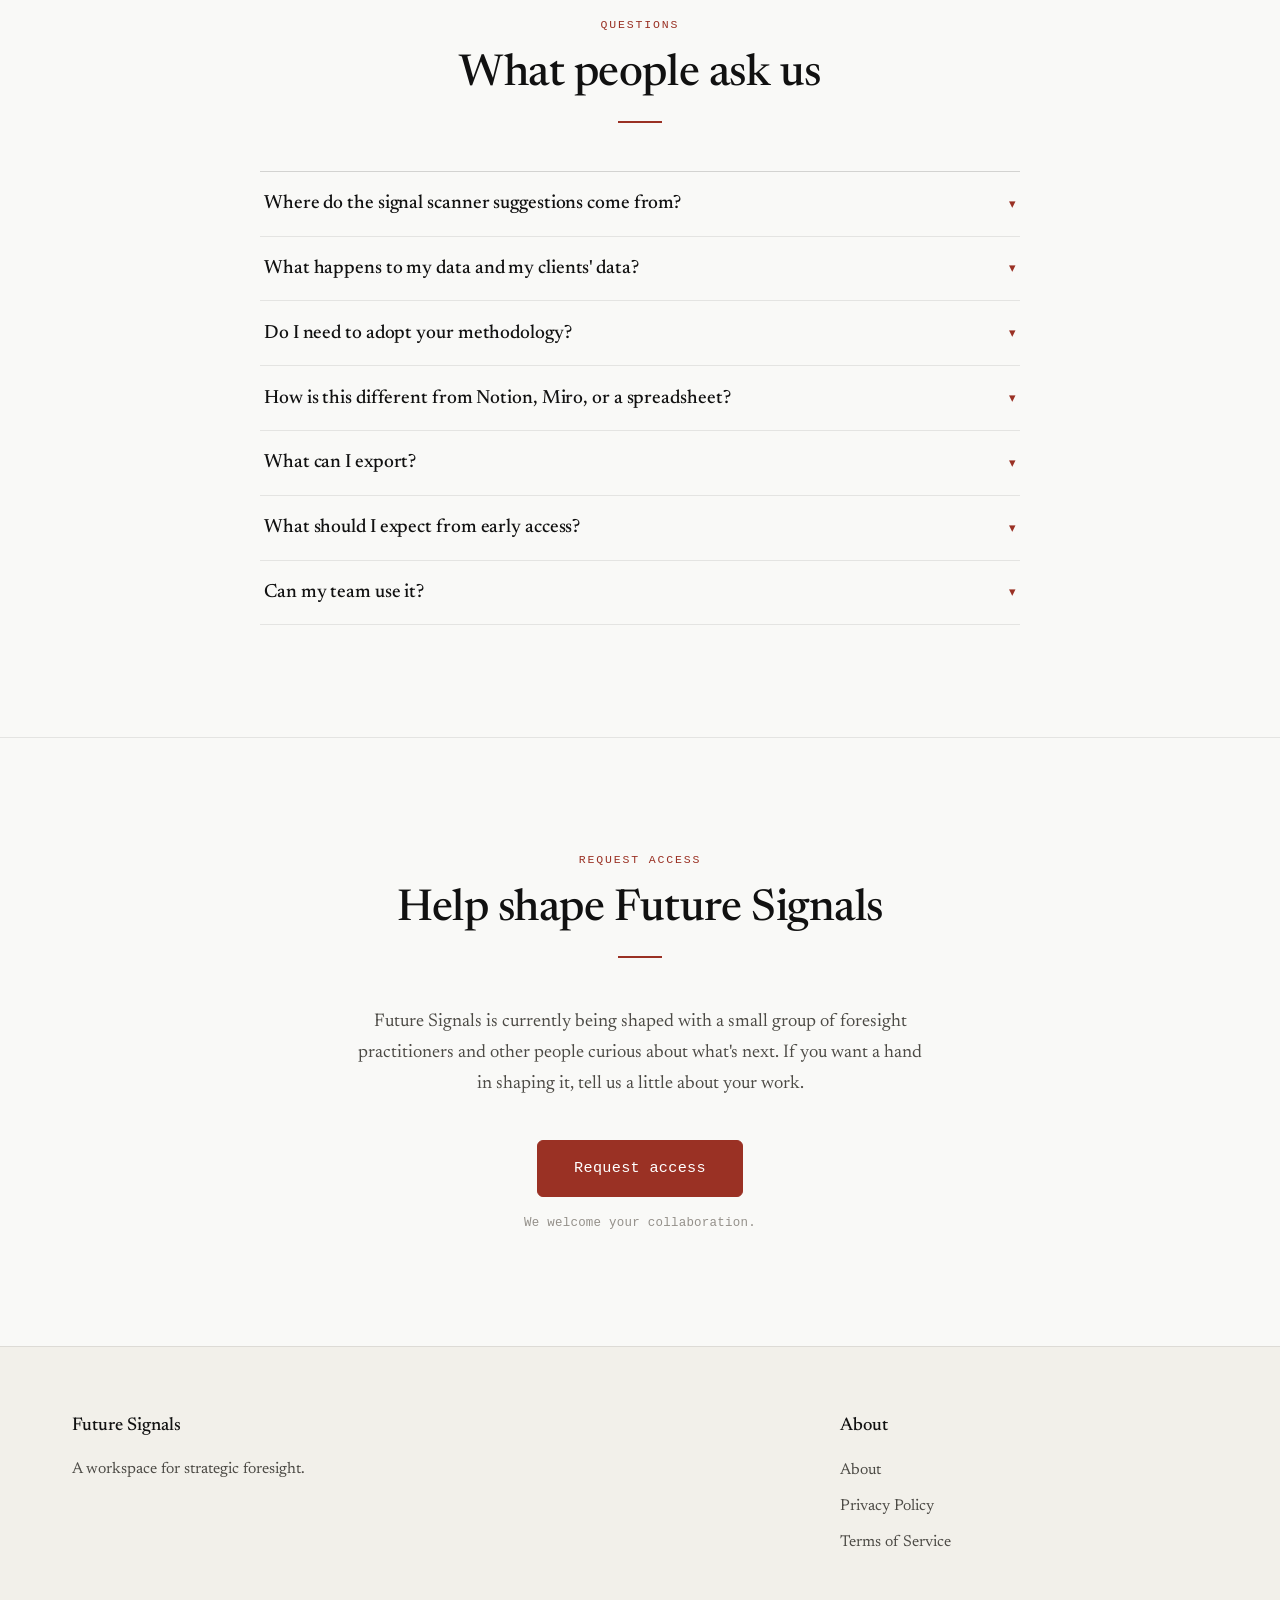
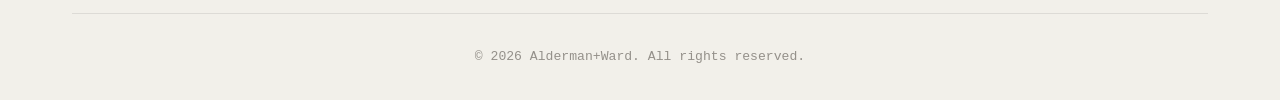
==== commit a30169df: "Fix typo on index.html Co-Authored-By: Claude Opus 4.8 <noreply@anthropic.com>" ====
--- a/index.html
+++ b/index.html
@@ -339,7 +339,7 @@
                 </div>
                 <div class="faq-item fade-in">
                     <button class="faq-question" aria-expanded="false">
-                        WWhat should I expect from early access?
+                        What should I expect from early access?
                         <span class="faq-icon">&#9662;</span>
                     </button>
                     <div class="faq-answer">
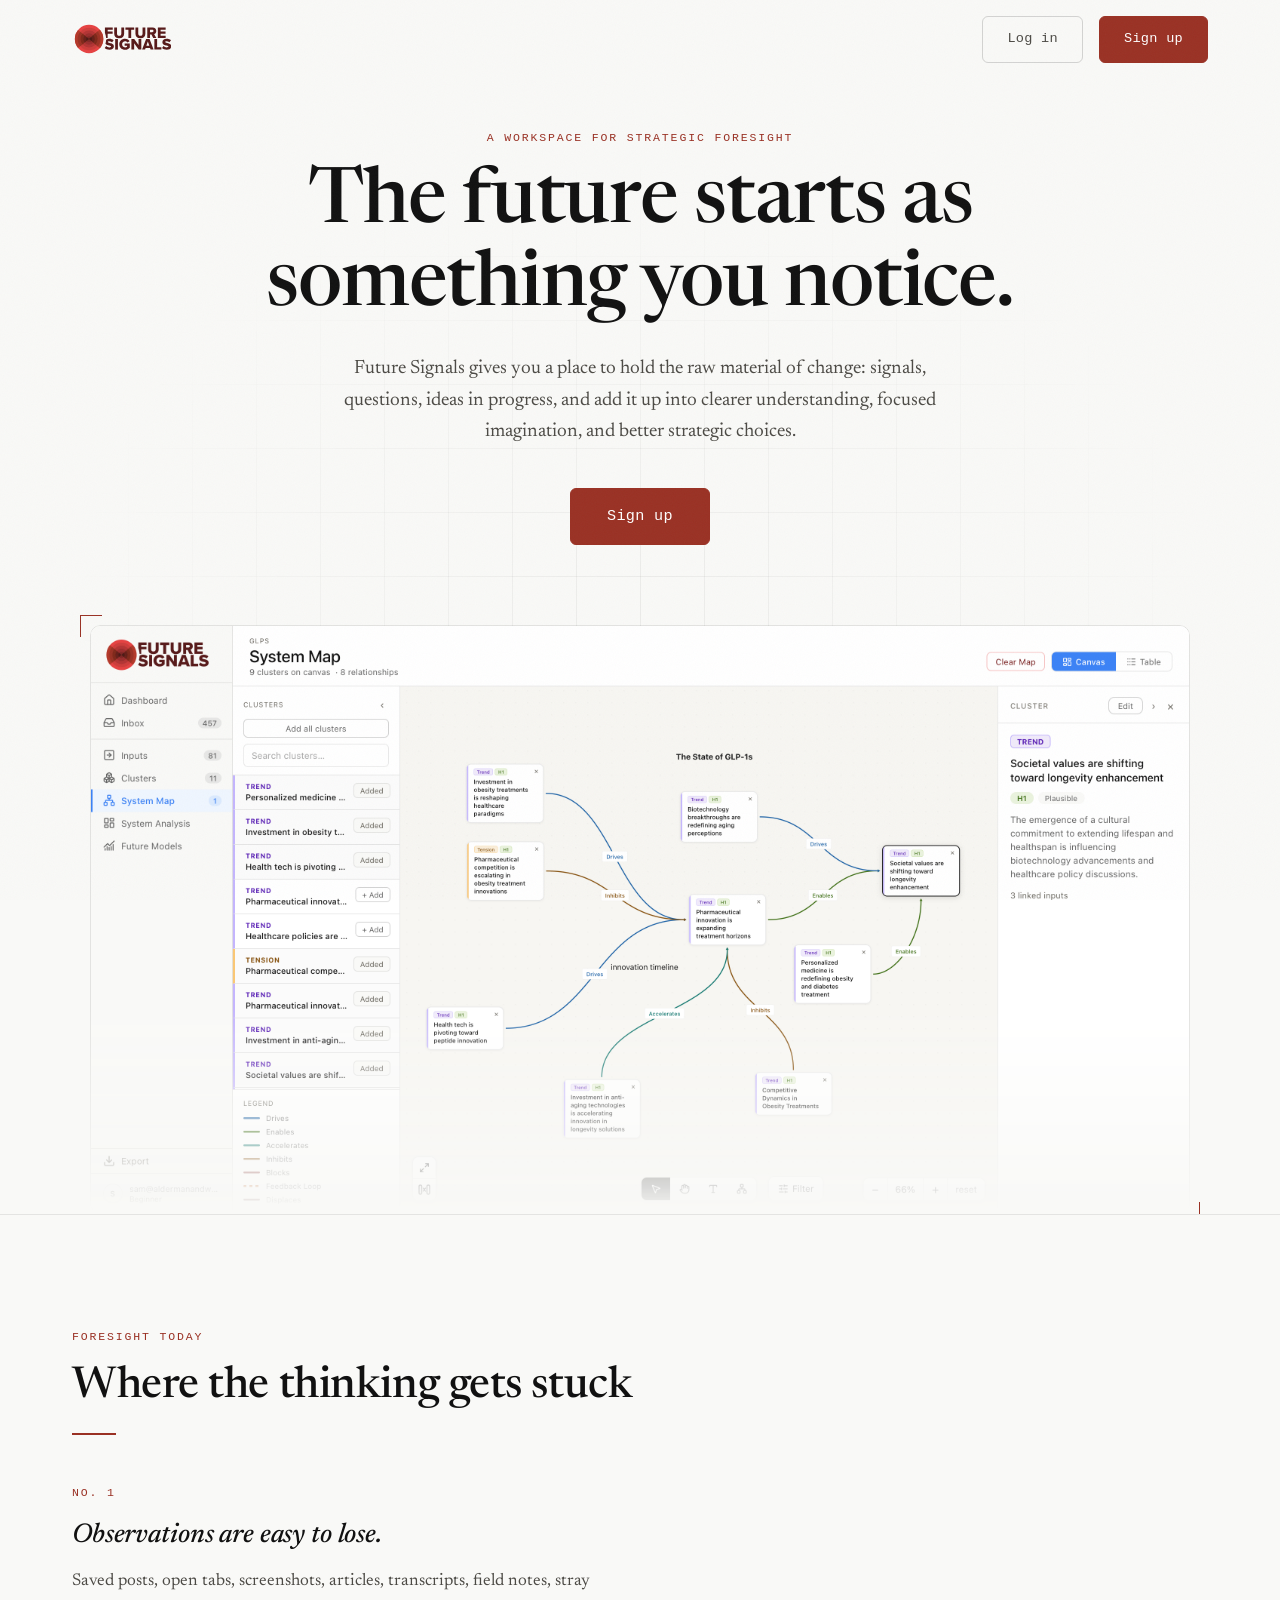
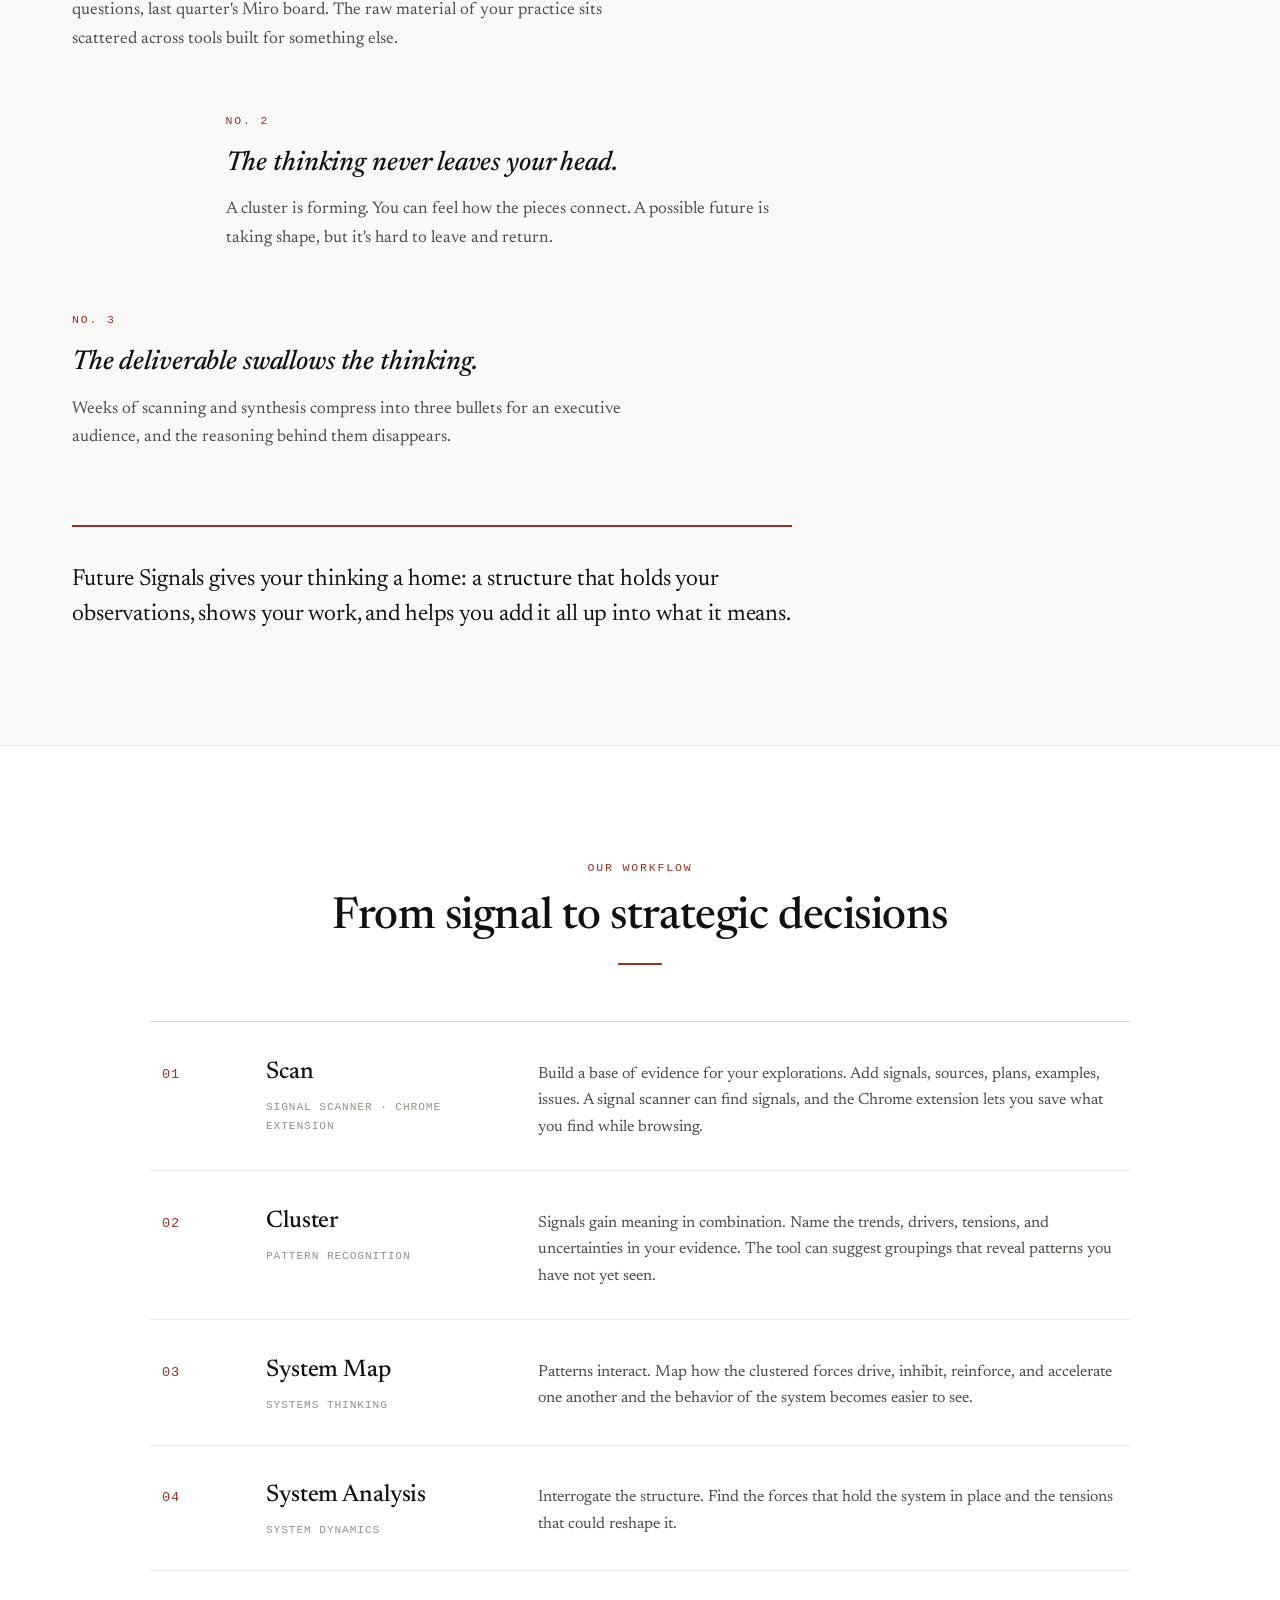
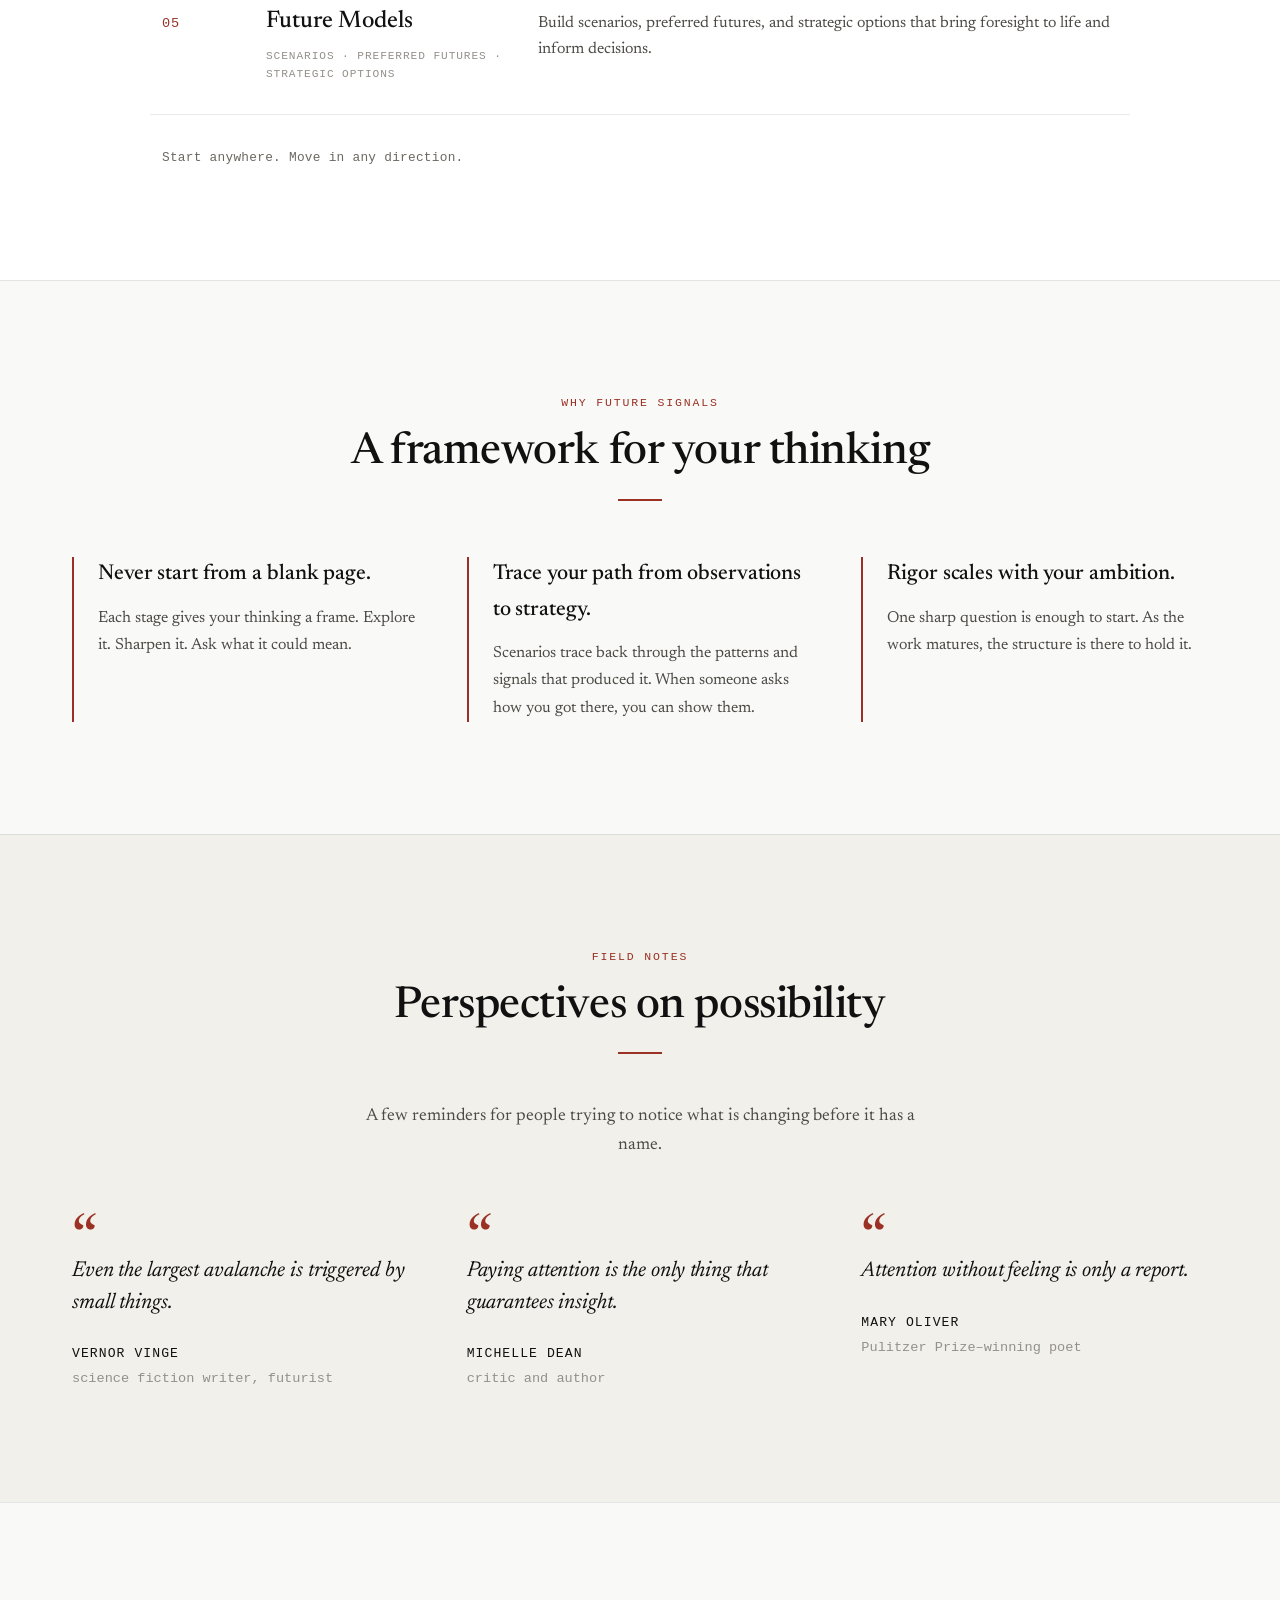
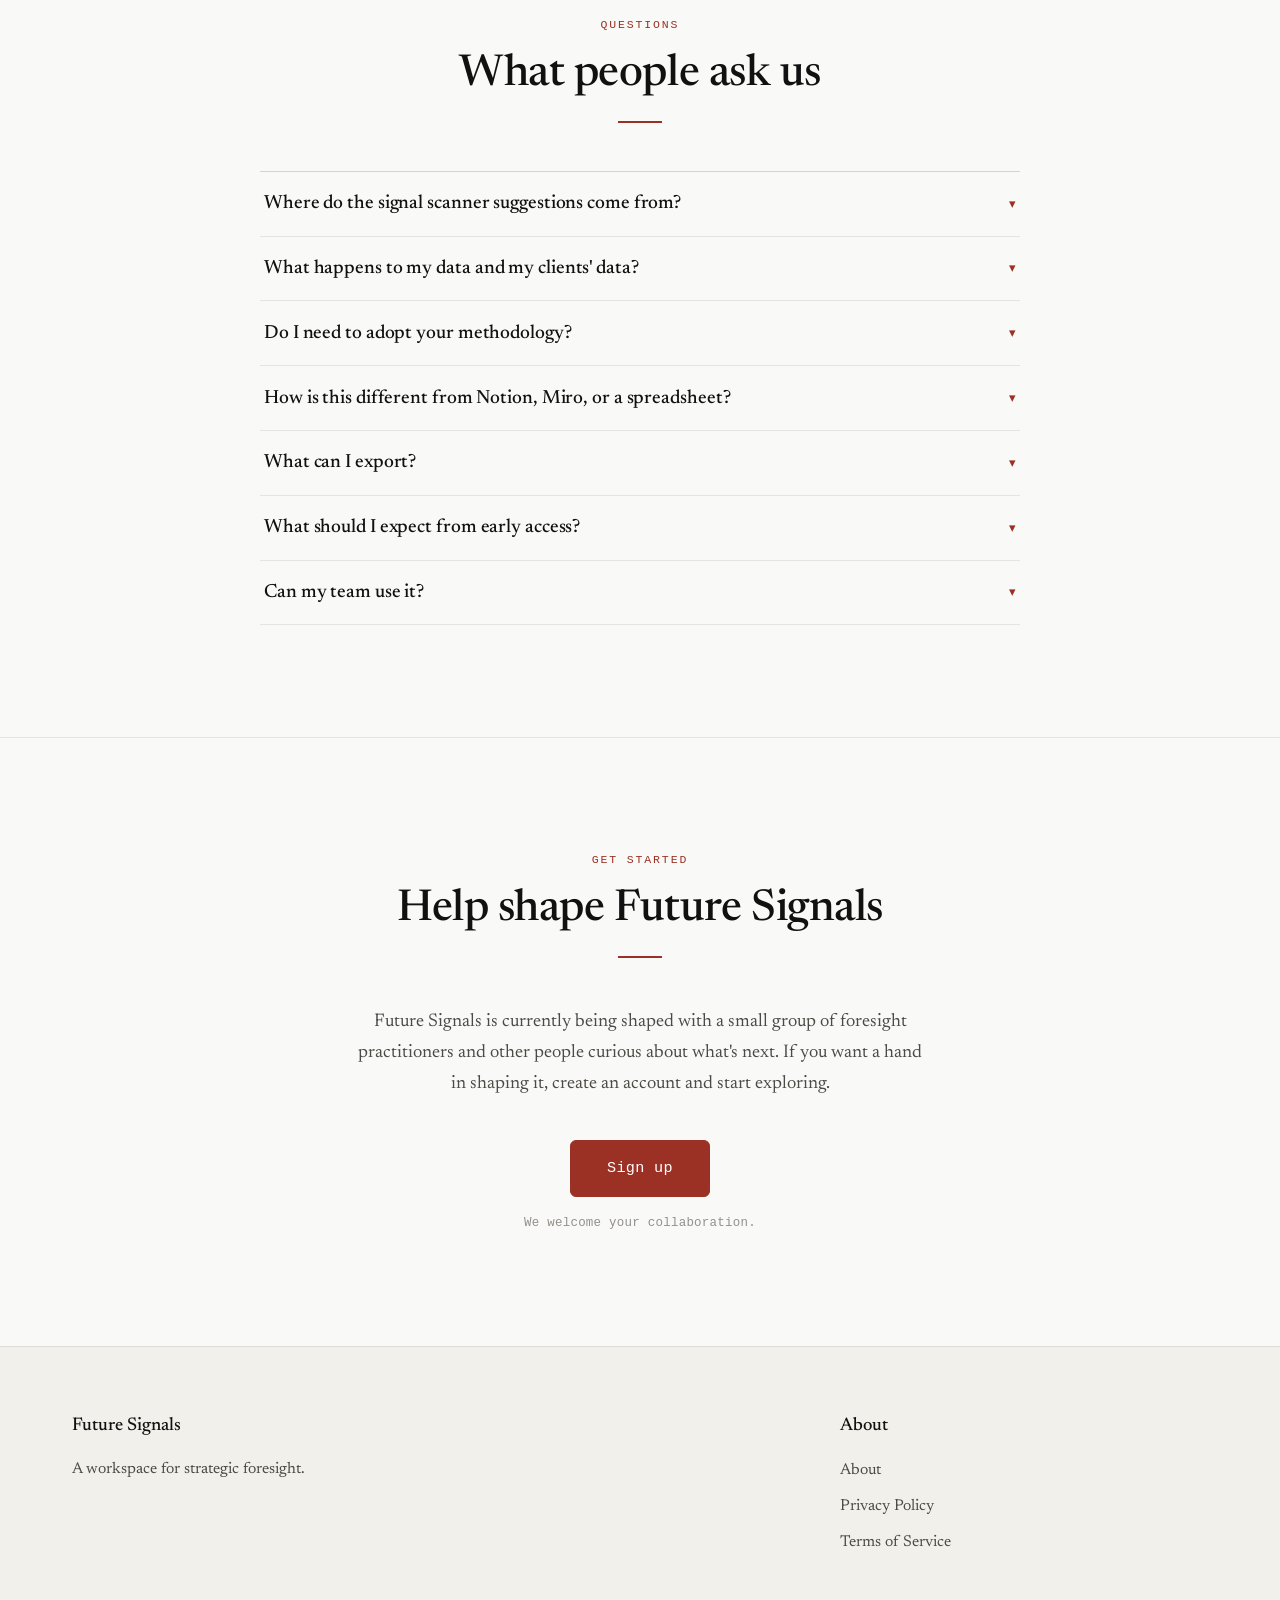
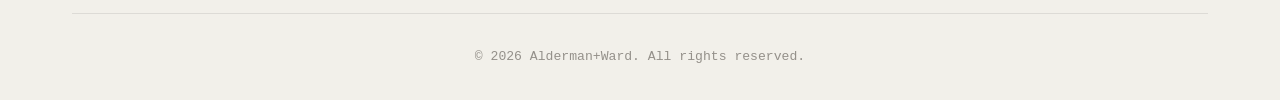
==== commit 98bdb455: "Change Request access → Sign up (self-serve registration) Point the nav, hero, and closing CTA butto" ====
--- a/index.html
+++ b/index.html
@@ -96,8 +96,8 @@
             <a href="#" class="logo"><img src="images/future_signals_logo_light.svg" alt="Future Signals"></a>
             <div class="nav-buttons">
                 <a href="https://app.futuresignals.io/log-in" class="btn btn-outline">Log in</a>
-                <a href="mailto:sam@aldermanandward.com?subject=Future%20Signals%20access%20request"
-                    class="btn btn-primary">Request access</a>
+                <a href="https://app.futuresignals.io/sign-up"
+                    class="btn btn-primary">Sign up</a>
             </div>
         </div>
     </nav>
@@ -108,8 +108,8 @@
             <span class="eyebrow">A workspace for strategic foresight</span>
             <h1>The future starts as something you notice.</h1>
             <p class="subtitle">Future Signals gives you a place to hold the raw material of change: signals, questions, ideas in progress, and add it up into clearer understanding, focused imagination, and better strategic choices.</p>
-            <a href="mailto:sam@aldermanandward.com?subject=Future%20Signals%20access%20request"
-                class="btn btn-primary">Request access</a>
+            <a href="https://app.futuresignals.io/sign-up"
+                class="btn btn-primary">Sign up</a>
         </div>
         <div class="hero-image">
             <span class="frame-corner corner-tl"></span>
@@ -365,15 +365,15 @@
     <!-- Closing CTA Section -->
     <section class="section closing">
         <div class="container">
-            <span class="eyebrow fade-in">Request access</span>
+            <span class="eyebrow fade-in">Get started</span>
             <h2 class="section-title fade-in">Help shape Future Signals</h2>
             <div class="title-rule"></div>
             <p class="closing-copy fade-in">Future Signals is currently being shaped with a small group of 
             foresight practitioners and other people curious about what's next. If you want a hand in shaping it, 
-            tell us a little about your work.</p>
+            create an account and start exploring.</p>
             <div class="closing-cta fade-in">
-                <a href="mailto:sam@aldermanandward.com?subject=Future%20Signals%20access%20request"
-                    class="btn btn-primary">Request access</a>
+                <a href="https://app.futuresignals.io/sign-up"
+                    class="btn btn-primary">Sign up</a>
                 <p class="closing-caption">We welcome your collaboration.</p>
             </div>
         </div>
